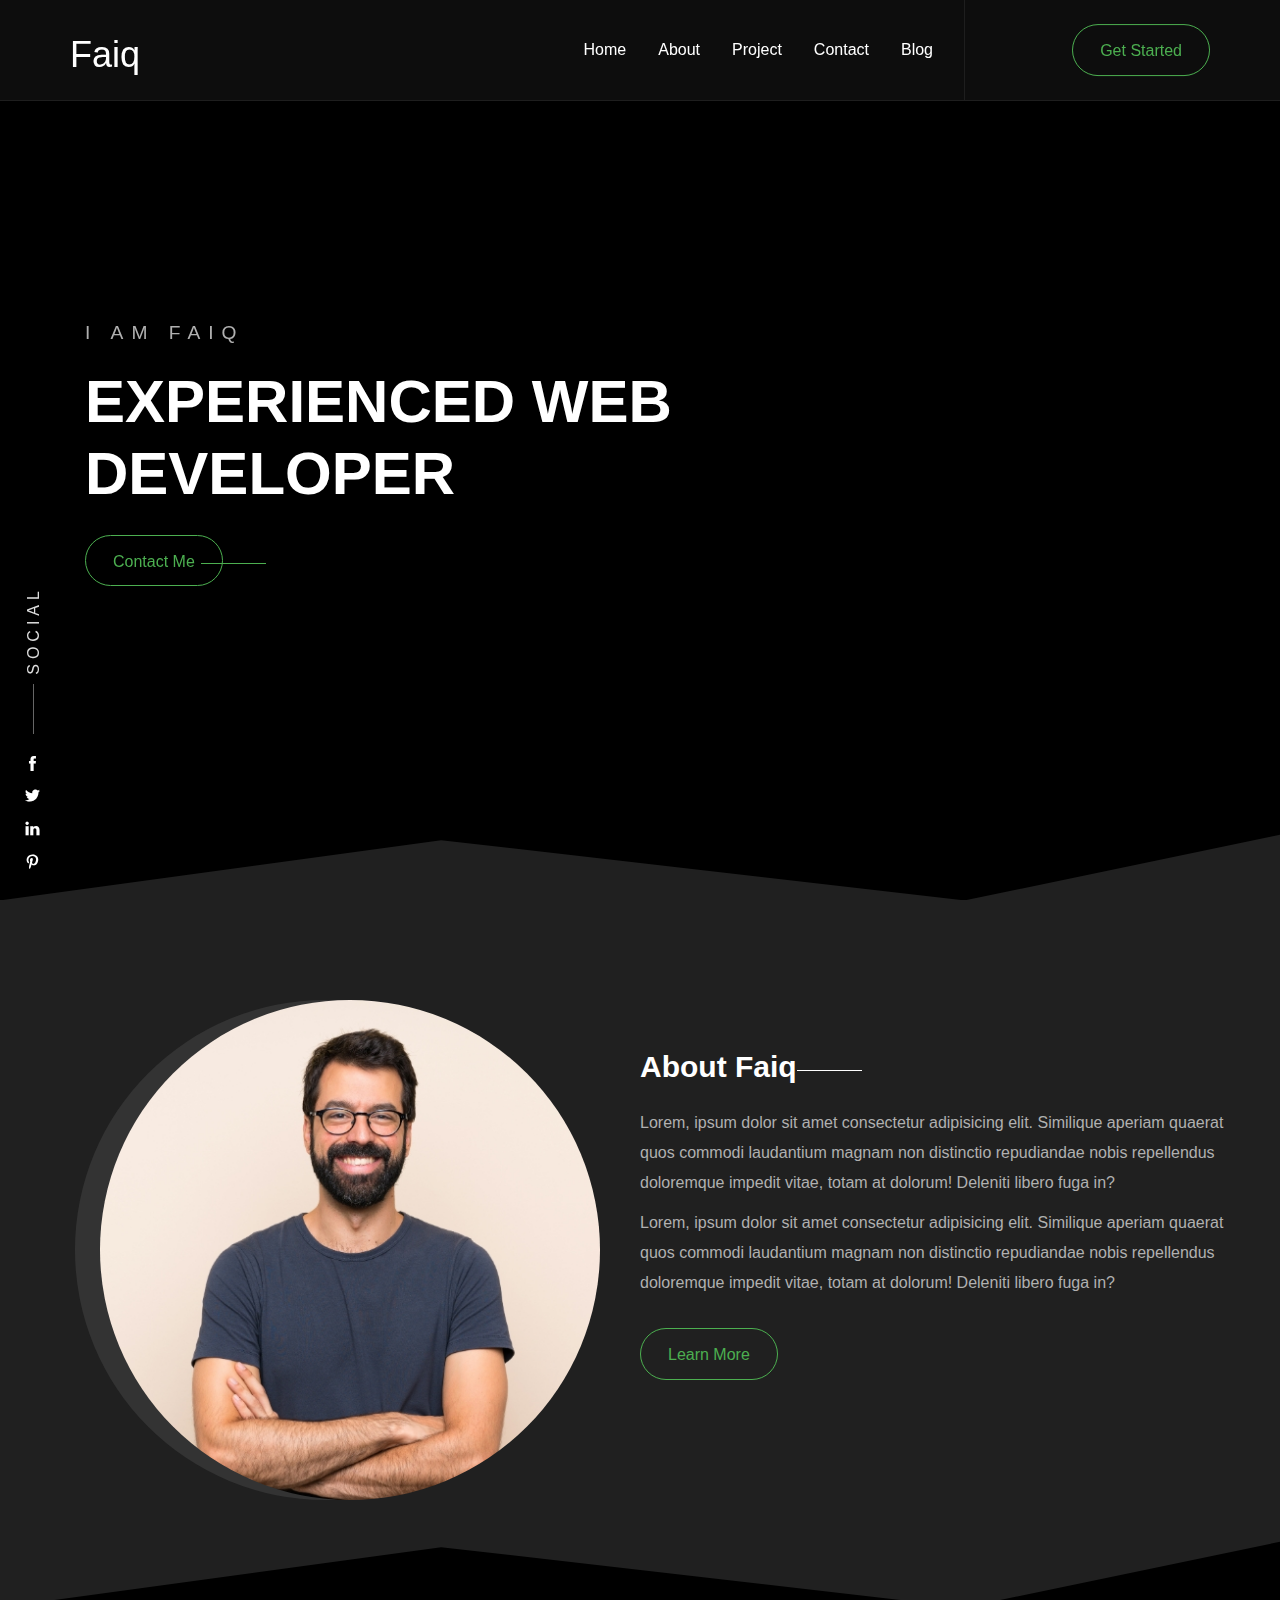
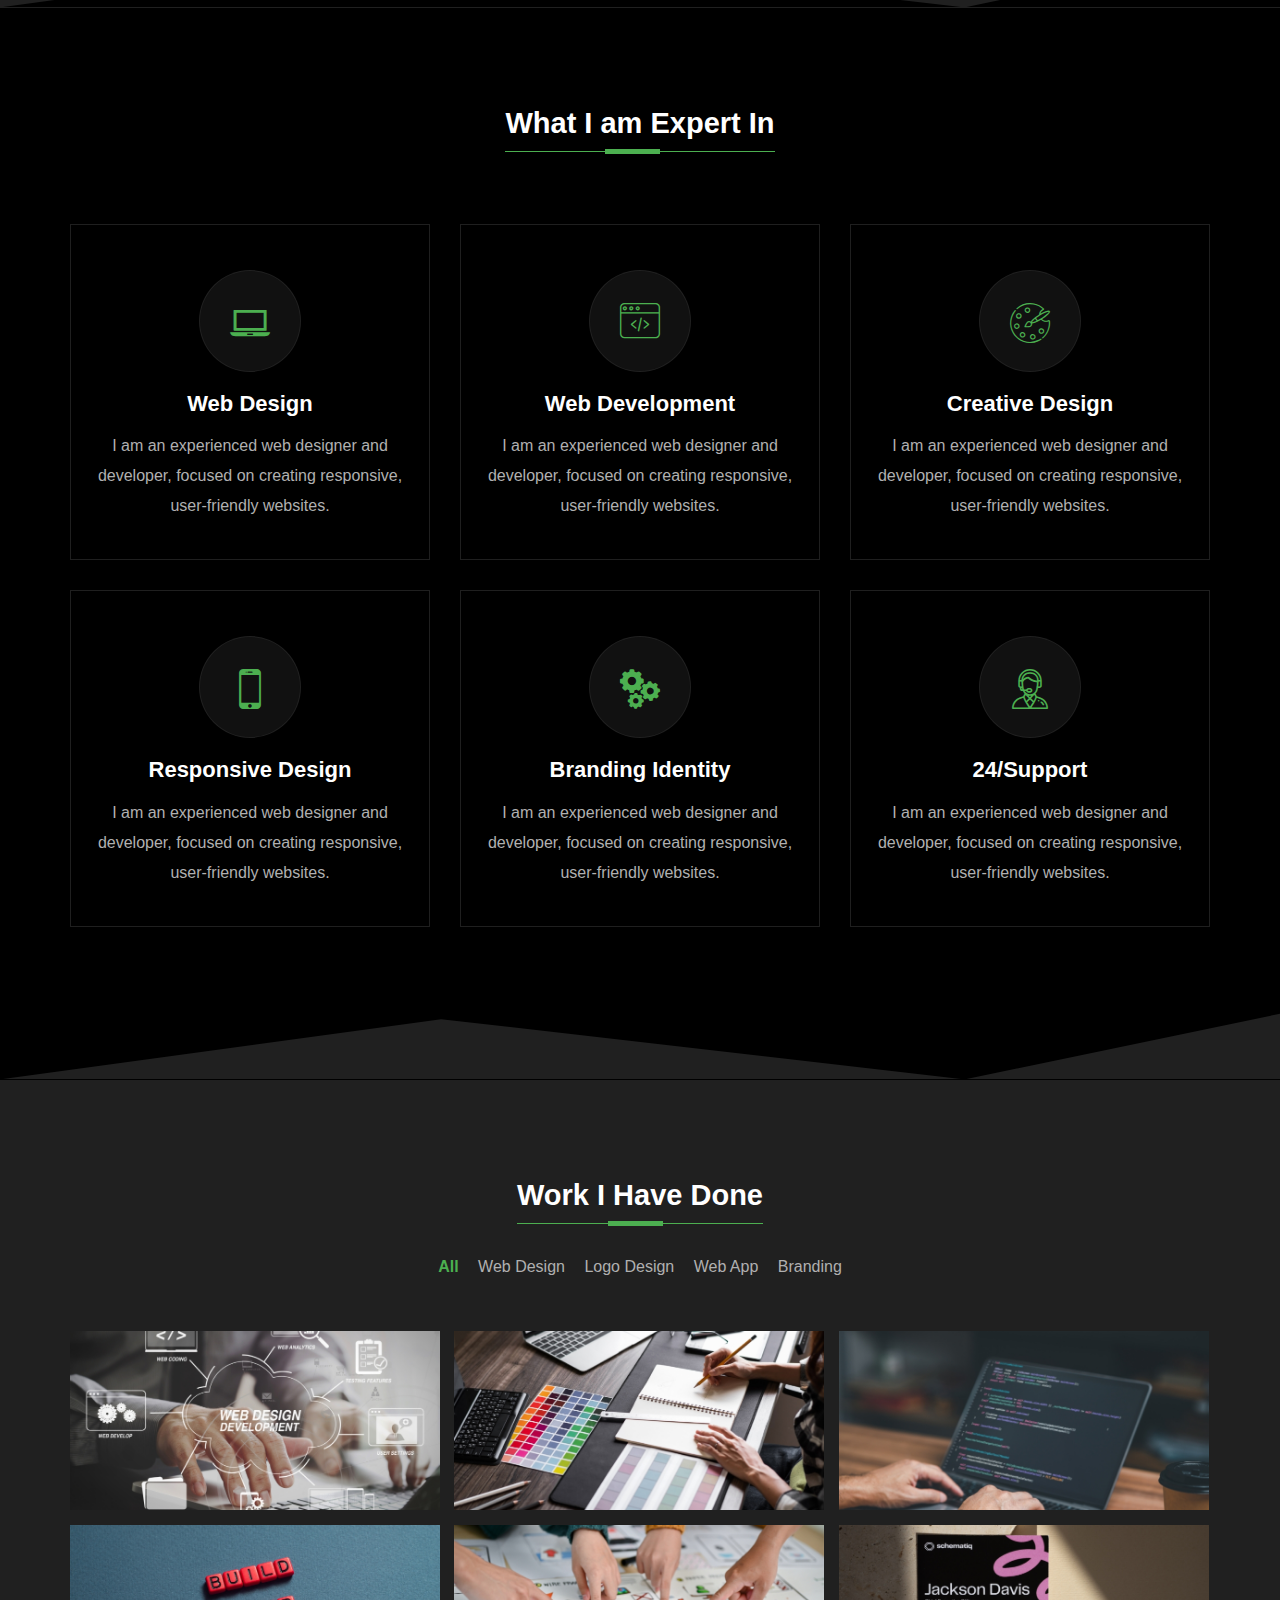
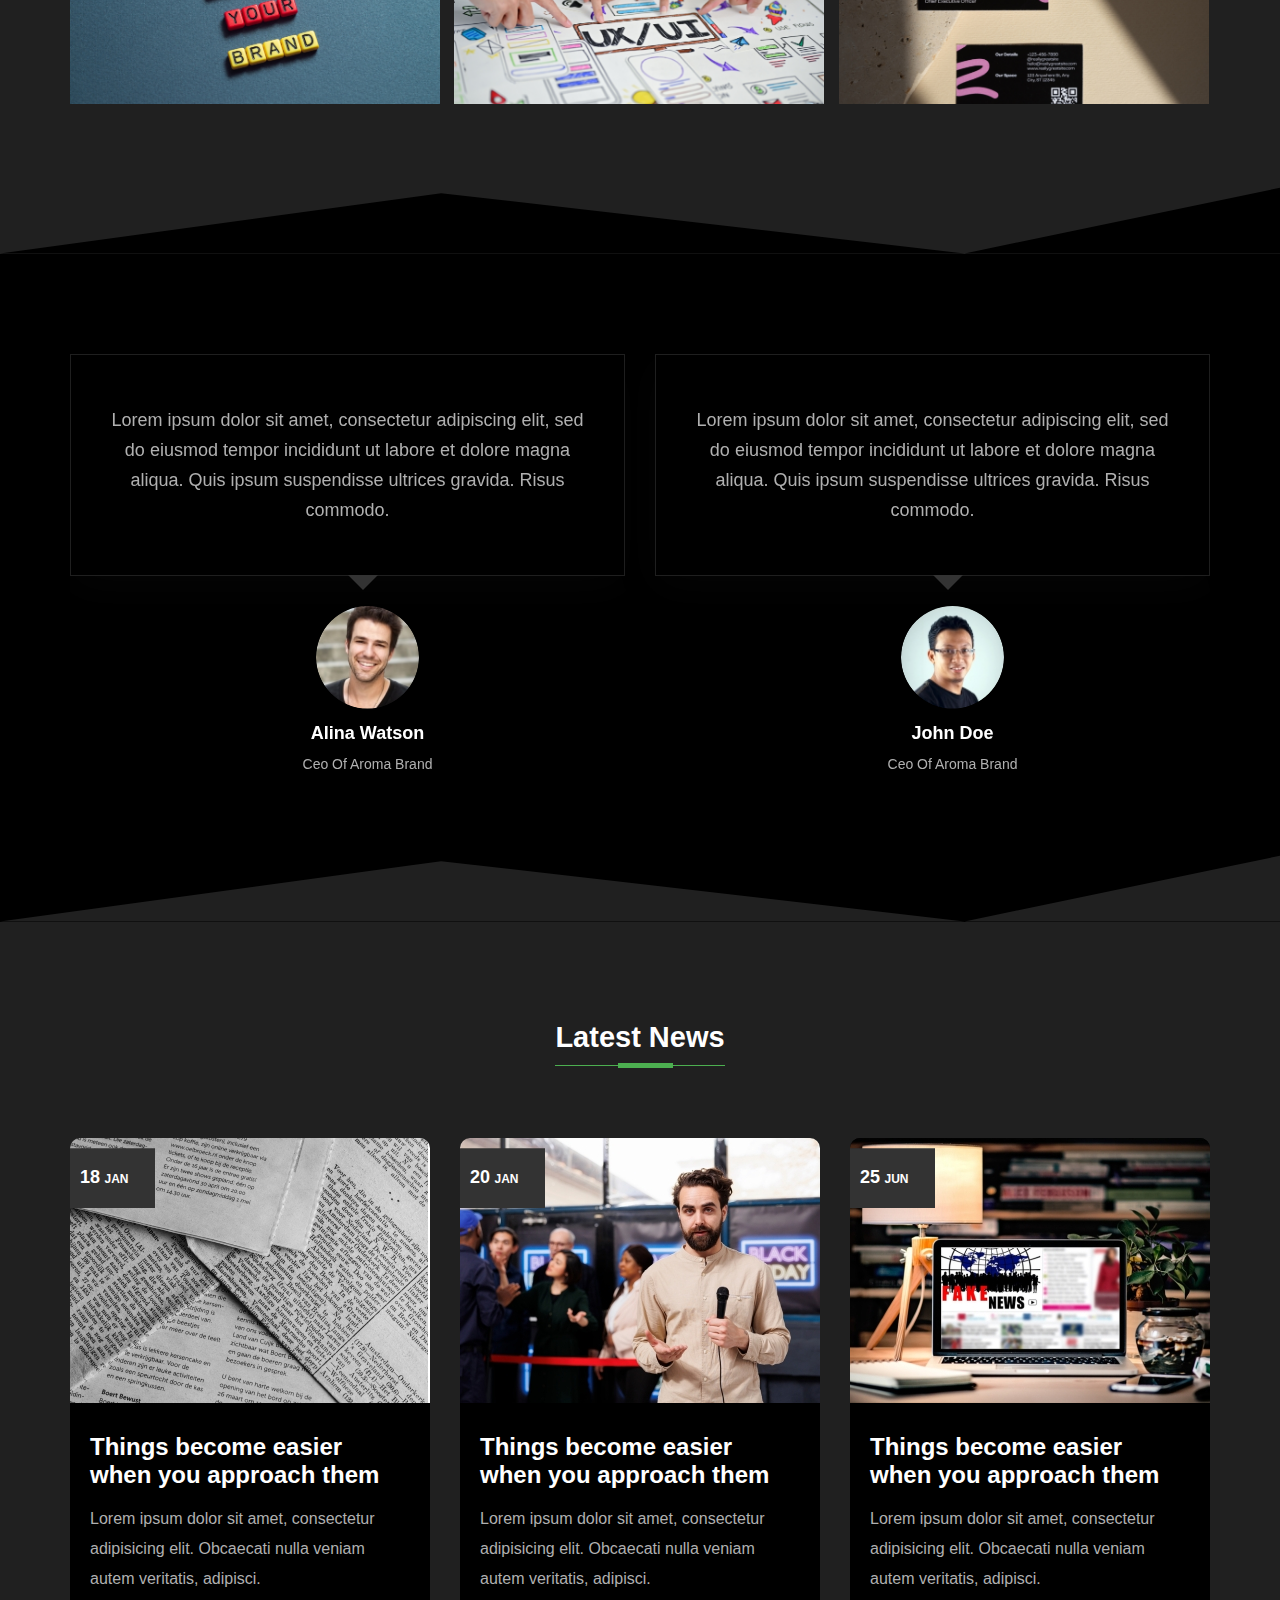
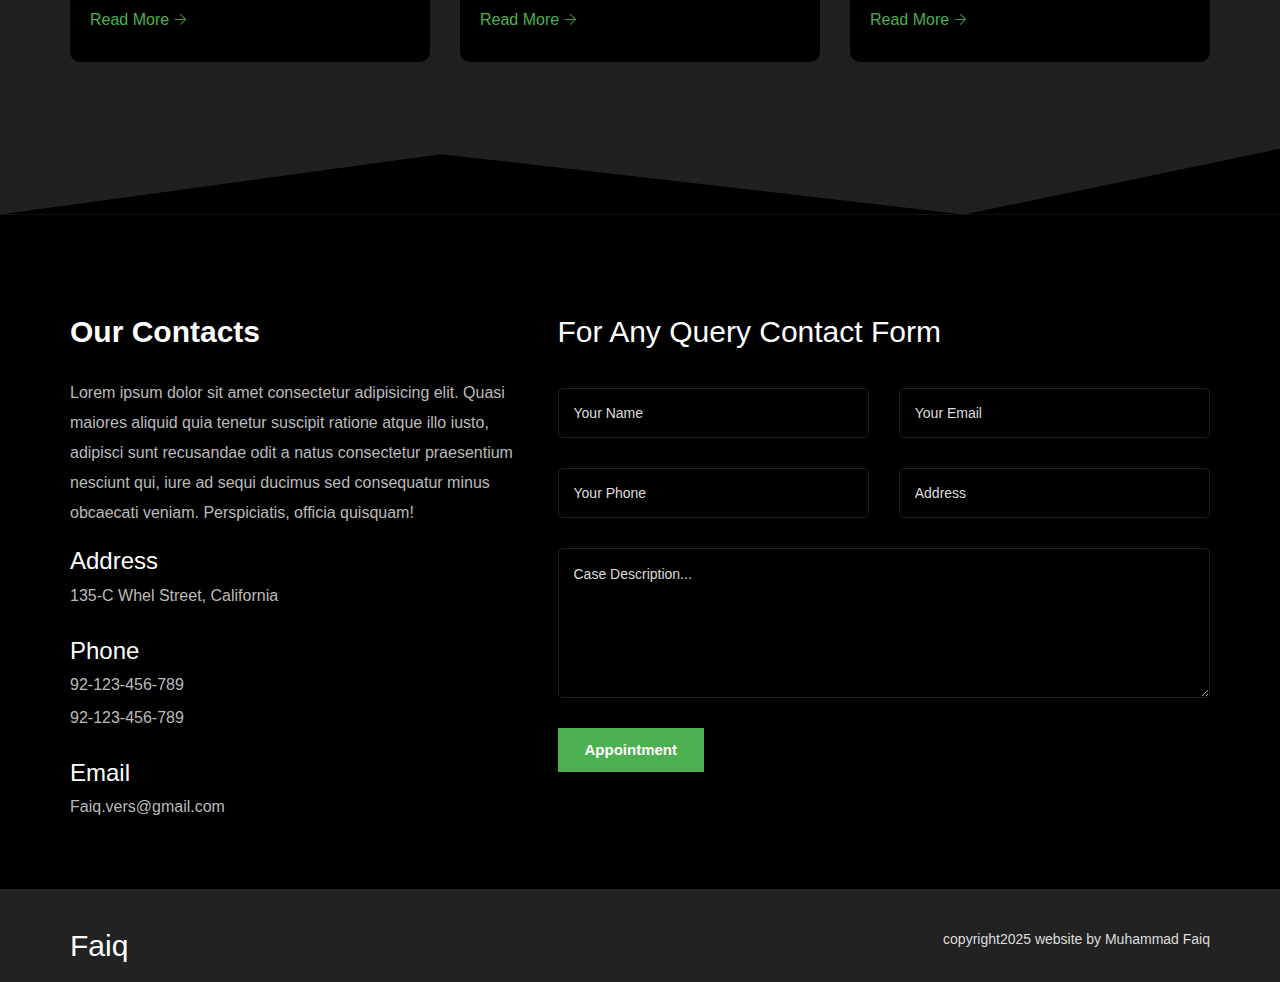
==== index.html @ cb9d2a8f "Portfolio website" ====
<!DOCTYPE html>
<html lang="en">
<head>
    <!-- Meta Tags -->
    <meta charset="utf-8">
    <meta http-equiv="X-UA-Compatible" content="IE=edge">
    <meta name="viewport" content="width=device-width, initial-scale=1">
    <meta name="author" content="themepresss">

    <!-- Page Title -->
    <title> Creative Portfolio Template</title>

    <!-- Icon fonts -->
    <link href="assets/css/themify-icons.css" rel="stylesheet">
    <link href="assets/css/flaticon.css" rel="stylesheet">

    <!-- Bootstrap core CSS -->
    <link href="assets/css/bootstrap.min.css" rel="stylesheet">

    <!-- Plugins for this template -->
    <link href="assets/css/animate.css" rel="stylesheet">
    <link href="assets/css/owl.carousel.css" rel="stylesheet">
    <link href="assets/css/owl.theme.css" rel="stylesheet">
    <link href="assets/css/slick.css" rel="stylesheet">
    <link href="assets/css/slick-theme.css" rel="stylesheet">
    <link href="assets/css/odometer-theme-default.css" rel="stylesheet">
    <link href="assets/css/owl.transitions.css" rel="stylesheet">
    <link href="assets/css/jquery.fancybox.css" rel="stylesheet">
    <link href="assets/css/magnific-popup.css" rel="stylesheet">

    <!-- Custom styles for this template -->
    <link href="assets/css/style.css" rel="stylesheet">
    <link href="assets/css/responsive.css" rel="stylesheet">

    <!-- HTML5 shim and Respond.js for IE8 support of HTML5 elements and media queries -->
    <!--[if lt IE 9]>
    <script src="https://oss.maxcdn.com/html5shiv/3.7.3/html5shiv.min.js"></script>
    <script src="https://oss.maxcdn.com/respond/1.4.2/respond.min.js"></script>
    <![endif]-->

</head>

<body id="home">

    <!-- start page-wrapper -->
    <div class="page-wrapper page-wrapper-2">

        <!-- start preloader -->
        <div class="preloader">
            <div class="lds-ripple">
                <div></div>
                <div></div>
            </div>
        </div>
        <!-- end preloader -->
        <!-- Start header -->
        <header id="header" class="site-header header-style-1 header-style-2">
            <nav class="navigation navbar navbar-default">
                <div class="container">
                    <div class="navbar-header">
                        <button type="button" class="open-btn">
                            <span class="sr-only">Toggle navigation</span>
                            <span class="icon-bar"></span>
                            <span class="icon-bar"></span>
                            <span class="icon-bar"></span>
                        </button>
                        <!-- <a href="index.html"><img src="assets/images/logo/logo.png" alt=""></a> -->
                        <div class="logo"><a href="index.html"><h1>Faiq</h1></a></div>

                    </div>
                    <div id="navbar" class="navbar-collapse collapse navbar-right navigation-holder">
                        <button class="close-navbar"><i class="ti-close"></i></button>
                        <ul class="nav navbar-nav">
                            <li><a href="#home">Home</a></li>
                            <li><a href="#about">About</a></li>
                            <li><a href="#project">project</a></li>
                            <li><a href="#Contact">Contact</a></li>
                            <li class="menu-item-has-children">
                                <a href="javascript:void(0);">Blog</a>
                                <ul class="sub-menu">
                                    <li><a href="blog.html">Blog</a></li>
                                    <li><a href="blog-detail.html">Blog Details</a></li>
                                </ul>
                            </li>
                        </ul>
                    </div><!-- end of nav-collapse -->
                    <div class="cart-search-contact">
                        <div class="get-quote">
                            <a href="#" class="theme-btn">Get Started</a>
                        </div>
                    </div>
                </div><!-- end of container -->
            </nav>
        </header>
        <!-- end of header -->
    <!-- start of hero -->
    <section class="hero hero-slider-wrapper hero-style-1 hero-style-2">
        <div class="hero-slider">
            <div class="slide">
                <!-- Black Overlay -->
                <div class="overlay"></div>
                <div class="slider-image">
                    <img src="assets/images/slider/Slide1.jpeg" alt class="slider-bg">
                </div>
                <div class="container">
                    <div class="row">
                        <div class="col col-lg-9 col-sm-10 slide-caption">
                            <div class="slide-subtitle">
                                <h4>I Am Faiq</h4>
                            </div>
                            <div class="slide-title">
                                <h2>Experienced Web Developer</h2>
                            </div>
                            <div class="btns">
                                <a href="#" class="theme-btn">Contact Me</a>
                            </div>
                        </div>
                    </div>
                </div>
            </div>
        </div>
        <div class="social-links">
            <ul>
                <li><a href="#"><i class="ti-facebook"></i></a></li>
                <li><a href="#"><i class="ti-twitter-alt"></i></a></li>
                <li><a href="#"><i class="ti-linkedin"></i></a></li>
                <li><a href="#"><i class="ti-pinterest"></i></a></li>
            </ul>
        </div>
        <div class="white_svg svg_white">
            <svg x="0px" y="0px" viewBox="0 186.5 1920 113.5">
                <polygon points="0,300 655.167,210.5 1432.5,300 1920,198.5 1920,300 " />
            </svg>
        </div>
    </section>
    <!-- end of hero slider -->

    <!-- about-area start -->
    <div id="about" class="about-area about-area-2">
        <div class="container">
            <div class="row">
                <div class="col-md-6 ptb">
                    <div class="about-images">
                        <img src="assets/images/about/About me.jpg" alt="" />
                    </div>
                </div>
                <div class="col-md-6 ptb ptb-2">
                    <div class="about-content">
                        <h2>About Faiq</h2>
                        <p>Lorem, ipsum dolor sit amet consectetur adipisicing elit. Similique aperiam quaerat quos commodi laudantium magnam non distinctio repudiandae nobis repellendus doloremque impedit vitae, totam at dolorum! Deleniti libero fuga in?</p>
                        <p>Lorem, ipsum dolor sit amet consectetur adipisicing elit. Similique aperiam quaerat quos commodi laudantium magnam non distinctio repudiandae nobis repellendus doloremque impedit vitae, totam at dolorum! Deleniti libero fuga in?</p>
                        <div class="btns">
                            <a href="#contact" class="theme-btn theme-btn-2">Learn more</a>
                        </div>
                    </div>
                </div>
            </div>
        </div>
        <div class="color_svg svg_color">
            <svg x="0px" y="0px" viewBox="0 186.5 1920 113.5">
                <polygon points="0,300 655.167,210.5 1432.5,300 1920,198.5 1920,300 " />
            </svg>
        </div>
    </div>
    <!-- about-area end -->
    <!-- service-area start -->
    <div class="service-area service-area-2 ptb-100-70">
        <div class="container">
                <div class="col-12">
                    <div class="section-title section-title-2 text-center">
                        <h2>What I am Expert In</h2>
                    </div>
                </div>
                <div class="row">
                    <div class="col-md-4 col-sm-6 col-sm-12 grid">
                        <div class="service-section">
                            <div class="services-wrapper">
                                <div class="services-icon-wrapper">
                                    <i class="fi flaticon-laptop"></i>
                                </div>
                                <div class="service-content">
                                    <h2>Web Design</h2>
                                    <p> I am an experienced web designer and developer, focused on creating responsive, user-friendly websites.</p>
                                </div>
                            </div>
                        </div>
                    </div>
                    <div class="col-md-4 col-sm-6 col-sm-12 grid">
                        <div class="service-section">
                            <div class="services-wrapper">
                                <div class="services-icon-wrapper">
                                    <i class="fi flaticon-web-programming"></i>
                                </div>
                                <div class="service-content">
                                    <h2>Web Development</h2>
                                    <p> I am an experienced web designer and developer, focused on creating responsive, user-friendly websites.</p>
                                </div>
                            </div>
                        </div>
                    </div>
                    <div class="col-md-4 col-sm-6 col-sm-12 grid">
                        <div class="service-section">
                            <div class="services-wrapper">
                                <div class="services-icon-wrapper">
                                    <i class="fi flaticon-color"></i>
                                </div>
                                <div class="service-content">
                                    <h2>Creative Design</h2>
                                    <p> I am an experienced web designer and developer, focused on creating responsive, user-friendly websites.</p>
                                </div>
                            </div>
                        </div>
                    </div>
                    <div class="col-md-4 col-sm-6 col-sm-12 grid">
                        <div class="service-section">
                            <div class="services-wrapper">
                                <div class="services-icon-wrapper">
                                    <i class="fi flaticon-smartphone"></i>
                                </div>
                                <div class="service-content">
                                    <h2>Responsive Design</h2>
                                    <p> I am an experienced web designer and developer, focused on creating responsive, user-friendly websites.</p>
                                </div>
                            </div>
                        </div>
                    </div>
                    <div class="col-md-4 col-sm-6 col-sm-12 grid">
                        <div class="service-section">
                            <div class="services-wrapper">
                                <div class="services-icon-wrapper">
                                    <i class="fi flaticon-settings-gears"></i>
                                </div>
                                <div class="service-content">
                                    <h2>Branding Identity</h2>
                                    <p> I am an experienced web designer and developer, focused on creating responsive, user-friendly websites.</p>
                                </div>
                            </div>
                        </div>
                    </div>
                    <div class="col-md-4 col-sm-6 col-sm-12 grid">
                        <div class="service-section">
                            <div class="services-wrapper">
                                <div class="services-icon-wrapper">
                                    <i class="fi flaticon-support"></i>
                                </div>
                                <div class="service-content">
                                    <h2>24/Support</h2>
                                    <p> I am an experienced web designer and developer, focused on creating responsive, user-friendly websites.</p>
                                </div>
                            </div>
                        </div>
                    </div>
                </div>
            </div>
            <div class="ab-color_svg ab-svg_color">
                <svg x="0px" y="0px" viewBox="0 186.5 1920 113.5">
                    <polygon points="0,300 655.167,210.5 1432.5,300 1920,198.5 1920,300 " />
                </svg>
            </div>
        </div>
        <!--Start project area-->  
        <section id="project" class="gallery-section gallery-section-2 ptb-100-70">
            <div class="container">
                <div class="row">
                    <div class="col col-xs-12 sortable-gallery">
                        <div class="gallery-filters">
                            <div class="section-title section-title-2">
                                <h2>Work I Have Done</h2>
                            </div>
                            <ul>
                                <li><a data-filter="*" href="#" class="current">All</a></li>
                                <li><a data-filter=".Web-Design" href="#">Web Design</a></li>
                                <li><a data-filter=".Print-Design" href="#">Logo Design</a></li>
                                <li><a data-filter=".Web-Application" href="#">Web App</a></li>               
                                <li><a data-filter=".Photography" href="#">Branding</a></li> 
                            </ul>
                        </div>
                        <div class="gallery-container gallery-fancybox masonry-gallery">
                            <div class="grid Print-Design Web-Application Photography">
                                <a href="assets/images/gallery/img-1.jpg" class="fancybox" data-fancybox-group="gall-1">
                                    <img src="assets/images/gallery/image1.jpg" alt class="img img-responsive">
                                    <div class="icon">
                                        <i class="ti-eye"></i>
                                    </div>
                                </a>
                            </div>
                            <div class="grid Web-Design Print-Design Web-Application">
                                <a href="assets/images/gallery/img-2.jpg" class="fancybox" data-fancybox-group="gall-1">
                                    <img src="assets/images/gallery/image2.jpg" alt class="img img-responsive">
                                    <div class="icon">
                                        <i class="ti-eye"></i>
                                    </div>
                                </a>
                            </div>
                            <div class="grid Print-Design Photography">
                                <a href="assets/images/gallery/img-3.jpg" class="fancybox" data-fancybox-group="gall-1">
                                    <img src="assets/images/gallery/image3.jpg" alt class="img img-responsive">
                                    <div class="icon">
                                        <i class="ti-eye"></i>
                                    </div>
                                </a>
                            </div>
                            <div class="grid Web-Design Web-Application">
                                <a href="assets/images/gallery/img-4.jpg" class="fancybox" data-fancybox-group="gall-1">
                                    <img src="assets/images/gallery/image4.jpg" alt class="img img-responsive">
                                    <div class="icon">
                                        <i class="ti-eye"></i>
                                    </div>
                                </a>
                            </div>
                            <div class="grid Print-Design Photography">
                                <a href="assets/images/gallery/img-5.jpg" class="fancybox" data-fancybox-group="gall-1">
                                    <img src="assets/images/gallery/image5.jpg" alt class="img img-responsive">
                                    <div class="icon">
                                        <i class="ti-eye"></i>
                                    </div>
                                </a>
                                
                            </div>
                            <div class="grid Web-Design Print-Design Photography Web-Application">
                                <img src="assets/images/gallery/image6.jpg" alt class="img img-responsive">
                                <div class="icon">
                                    <div class="video-btn">
                                        <ul>
                                            <li><a href="https://www.youtube.com/embed/uQBL7pSAXR8?autoplay=1" class="video-btn" data-type="iframe">
                                            <i class="fi flaticon-play-button"></i>
                                            </a>
                                            </li>
                                        </ul>
                                    </div>
                                </div>
                            </div>
                        </div>
                    </div>
                </div> <!-- end row -->

            </div>
            <div class="color_svg svg_color">
                <svg x="0px" y="0px" viewBox="0 186.5 1920 113.5">
                    <polygon points="0,300 655.167,210.5 1432.5,300 1920,198.5 1920,300 " />
                </svg>
            </div>
        </section>
        <!--End project area-->

        <!-- testimonial-area start -->
        <div class="testimonial-area testimonial-area-2">
            <div class="container">
                <div class="testimonial-active owl-carousel">
                    <div class="testimonial-wrap">
                        <div class="testimonial-item">
                            <div class="testimonial-content">
                                <p>Lorem ipsum dolor sit amet, consectetur adipiscing elit, sed do eiusmod tempor incididunt ut labore et dolore magna aliqua. Quis ipsum suspendisse ultrices gravida. Risus commodo.</p>
                            </div>
                            <div class="testimonial-sub">
                                <div class="testimonial-img">
                                    <img src="assets/images/testimonials/image1.jpg" alt="">
                                </div>
                                <div class="testimonial-tumb-content">
                                    <h4>Alina Watson</h4>
                                    <span>Ceo Of Aroma Brand</span>
                                </div>
                            </div>
                        </div>
                    </div> 
                    <div class="testimonial-wrap">
                        <div class="testimonial-item">
                            <div class="testimonial-content">
                                <p>Lorem ipsum dolor sit amet, consectetur adipiscing elit, sed do eiusmod tempor incididunt ut labore et dolore magna aliqua. Quis ipsum suspendisse ultrices gravida. Risus commodo.</p>
                            </div>
                            <div class="testimonial-sub">
                                <div class="testimonial-img">
                                    <img src="assets/images/testimonials/image2.jpg" alt="">
                                </div>
                                <div class="testimonial-tumb-content">
                                    <h4>John Doe</h4>
                                    <span>Ceo Of Aroma Brand</span>
                                </div>
                            </div>
                        </div>
                    </div>   
                </div>
            </div>
            <div class="ab-color_svg ab-svg_color">
                <svg x="0px" y="0px" viewBox="0 186.5 1920 113.5">
                    <polygon points="0,300 655.167,210.5 1432.5,300 1920,198.5 1920,300 " />
                </svg>
            </div>
        </div>
        <!-- testimonial-area end -->

        <!-- blog-area start -->
        <div class="blog-area blog-area-2 ptb-100-70">
            <div class="container">
                <div class="col-lg-12">
                    <div class="section-title section-title-2 text-center">
                        <h2>Latest News</h2>
                    </div>
                </div>
                <div class="row">
                    <div class="col-md-4 col-sm-6 col-12 grid">
                        <div class="blog-wrap">
                            <div class="blog-image">
                                <img src="assets/images/blog/news1 .jpg" alt="">
                                <ul>
                                    <li>18</li>
                                    <li>Jan</li>
                                </ul>
                            </div>
                            <div class="blog-content">
                                <h3><a href="blog-single.html">Things become easier when you approach them</a></h3>
                                <p>Lorem ipsum dolor sit amet, consectetur adipisicing elit. Obcaecati nulla veniam autem veritatis, adipisci.</p>
                                <a href="#">Read More <i class="ti-arrow-right" aria-hidden="true"></i></a>
                            </div>
                        </div>
                    </div>
                    <div class="col-md-4 col-sm-6 col-12 grid">
                        <div class="blog-wrap">
                            <div class="blog-image">
                                <img src="assets/images/blog/news2.jpg" alt="">
                                <ul>
                                    <li>20</li>
                                    <li>Jan</li>
                                </ul>
                            </div>
                            <div class="blog-content">
                                <h3><a href="blog-single.html">Things become easier when you approach them</a></h3>
                                <p>Lorem ipsum dolor sit amet, consectetur adipisicing elit. Obcaecati nulla veniam autem veritatis, adipisci.</p>
                                <a href="#">Read More <i class="ti-arrow-right" aria-hidden="true"></i></a>
                            </div>
                        </div>
                    </div>
                    <div class="col-md-4 col-sm-6 col-12 grid">
                        <div class="blog-wrap">
                            <div class="blog-image">
                                <img src="assets/images/blog/news3.jpg" alt="">
                                <ul>
                                    <li>25</li>
                                    <li>Jun</li>
                                </ul>
                            </div>
                            <div class="blog-content">
                                <h3><a href="blog-single.html">Things become easier when you approach them</a></h3>
                                <p>Lorem ipsum dolor sit amet, consectetur adipisicing elit. Obcaecati nulla veniam autem veritatis, adipisci.</p>
                                <a href="#">Read More <i class="ti-arrow-right" aria-hidden="true"></i></a>
                            </div>
                        </div>
                    </div>
                </div>
            </div>
            <div class="color_svg svg_color">
                <svg x="0px" y="0px" viewBox="0 186.5 1920 113.5">
                    <polygon points="0,300 655.167,210.5 1432.5,300 1920,198.5 1920,300 " />
                </svg>
            </div>
        </div>
        <!-- blog-area end -->
        <!-- .contact-item start -->
       <div id="Contact" class="contact-area contact-area-2 section-padding">
           <div class="container">
                <div class="row">
                    <div class="col-md-5 col-sm-12">
                        <div class="contact-page-item">
                            <h2>Our Contacts</h2>
                            <p>Lorem ipsum dolor sit amet consectetur adipisicing elit. Quasi maiores aliquid quia tenetur suscipit ratione atque illo iusto, adipisci sunt recusandae odit a natus consectetur praesentium nesciunt qui, iure ad sequi ducimus sed consequatur minus obcaecati veniam. Perspiciatis, officia quisquam!</p>
                            <div class="adress">
                                <h3>Address</h3>
                                <span>135-C Whel Street, California</span>
                            </div>
                            <div class="phone">
                                <h3>Phone</h3>
                                <span>92-123-456-789</span>
                                <span>92-123-456-789</span>
                            </div>
                            <div class="email">
                                <h3>Email</h3>
                                <span>Faiq.vers@gmail.com</span>
                            </div>
                        </div>
                    </div>
                    <div class="col-md-7 col-sm-12">
                        <div class="contact-item contact-item-2 contact-item-3">
                            <h2>For Any Query Contact Form</h2>
                            <div class="contact-form">
                                <form method="post" class="contact-vAlidation-active" id="contact-form">
                                    <div class="half-col">
                                        <input type="text" name="name" id="name" class="form-control" placeholder="Your Name">
                                    </div>
                                    <div class="half-col">
                                        <input type="email" name="email" id="email" class="form-control" placeholder="Your Email">
                                    </div>
                                    <div class="half-col">
                                        <input type="text" name="phone" id="phone" class="form-control" placeholder="Your Phone">
                                    </div>
                                    <div class="half-col">
                                        <input type="text" name="address" id="address" class="form-control" placeholder="Address">
                                    </div>
                                    <div>
                                        <textarea class="form-control" name="note"  id="note" placeholder="Case Description..."></textarea>
                                    </div>
                                    <div class="submit-btn-wrapper">
                                        <button type="submit" class="theme-btn-s3">Appointment</button>
                                        <div id="loader">
                                            <i class="fa fa-refresh fa-spin fa-3x fa-fw"></i>
                                        </div>
                                    </div>
                                    <div class="clearfix error-handling-messages">
                                        <div id="success">Thank you</div>
                                        <div id="error"> Error occurred while sending email. Please try again later. </div>
                                    </div>
                                </form>
                            </div>
                        </div>
                    </div>
                </div>
            </div>
       </div>
       <!-- .contact-item end -->
       <!-- footer-area start -->
        <div class="footer-area">
            <div class="container">
                <div class="row">
                    <div class="col-md-6 col-sm-6 col-12">
                        <div class="footer-image">
                            <!-- <a href="index.html"><img src="assets/images/logo/logo.png" alt=""></a> -->
                            <div class="footer-logo"><a href="index.html"><a href=""><h2>Faiq</h2></a></a></div>

                        </div>
                    </div>
                    <div class="col-md-6 col-sm-6 col-12">
                        <div class="footer-sub">
                            <p><i class="fa fa-copyright"></i>copyright2025<span> website by Muhammad Faiq</span></p>
                        </div>
                    </div>
                </div>
            </div>
        </div>
   <!-- footer-area end -->

    </div>


    <!-- All JavaScript files
    ================================================== -->
    <script src="assets/js/jquery.min.js"></script>
    <script src="assets/js/bootstrap.min.js"></script>
    <script src="assets/js/owl.carousel.min.js"></script>

    <!-- Plugins for this template -->
    <script src="assets/js/jquery-plugin-collection.js"></script>

    <!-- Custom script for this template -->
    <script src="assets/js/script.js"></script>
</body>
</html>
---- assets/css/themify-icons.css ----
@font-face {
	font-family: 'themify';
	src:url('../fonts/themify.eot?-fvbane');
	src:url('../fonts/themify.eot?#iefix-fvbane') format('embedded-opentype'),
		url('../fonts/themify.woff?-fvbane') format('woff'),
		url('../fonts/themify.ttf?-fvbane') format('truetype'),
		url('../fonts/themify.svg?-fvbane#themify') format('svg');
	font-weight: normal;
	font-style: normal;
}

[class^="ti-"], [class*=" ti-"] {
	font-family: 'themify';
	speak: none;
	font-style: normal;
	font-weight: normal;
	font-variant: normal;
	text-transform: none;
	line-height: 1;

	/* Better Font Rendering =========== */
	-webkit-font-smoothing: antialiased;
	-moz-osx-font-smoothing: grayscale;
}

.ti-wand:before {
	content: "\e600";
}
.ti-volume:before {
	content: "\e601";
}
.ti-user:before {
	content: "\e602";
}
.ti-unlock:before {
	content: "\e603";
}
.ti-unlink:before {
	content: "\e604";
}
.ti-trash:before {
	content: "\e605";
}
.ti-thought:before {
	content: "\e606";
}
.ti-target:before {
	content: "\e607";
}
.ti-tag:before {
	content: "\e608";
}
.ti-tablet:before {
	content: "\e609";
}
.ti-star:before {
	content: "\e60a";
}
.ti-spray:before {
	content: "\e60b";
}
.ti-signal:before {
	content: "\e60c";
}
.ti-shopping-cart:before {
	content: "\e60d";
}
.ti-shopping-cart-full:before {
	content: "\e60e";
}
.ti-settings:before {
	content: "\e60f";
}
.ti-search:before {
	content: "\e610";
}
.ti-zoom-in:before {
	content: "\e611";
}
.ti-zoom-out:before {
	content: "\e612";
}
.ti-cut:before {
	content: "\e613";
}
.ti-ruler:before {
	content: "\e614";
}
.ti-ruler-pencil:before {
	content: "\e615";
}
.ti-ruler-alt:before {
	content: "\e616";
}
.ti-bookmark:before {
	content: "\e617";
}
.ti-bookmark-alt:before {
	content: "\e618";
}
.ti-reload:before {
	content: "\e619";
}
.ti-plus:before {
	content: "\e61a";
}
.ti-pin:before {
	content: "\e61b";
}
.ti-pencil:before {
	content: "\e61c";
}
.ti-pencil-alt:before {
	content: "\e61d";
}
.ti-paint-roller:before {
	content: "\e61e";
}
.ti-paint-bucket:before {
	content: "\e61f";
}
.ti-na:before {
	content: "\e620";
}
.ti-mobile:before {
	content: "\e621";
}
.ti-minus:before {
	content: "\e622";
}
.ti-medall:before {
	content: "\e623";
}
.ti-medall-alt:before {
	content: "\e624";
}
.ti-marker:before {
	content: "\e625";
}
.ti-marker-alt:before {
	content: "\e626";
}
.ti-arrow-up:before {
	content: "\e627";
}
.ti-arrow-right:before {
	content: "\e628";
}
.ti-arrow-left:before {
	content: "\e629";
}
.ti-arrow-down:before {
	content: "\e62a";
}
.ti-lock:before {
	content: "\e62b";
}
.ti-location-arrow:before {
	content: "\e62c";
}
.ti-link:before {
	content: "\e62d";
}
.ti-layout:before {
	content: "\e62e";
}
.ti-layers:before {
	content: "\e62f";
}
.ti-layers-alt:before {
	content: "\e630";
}
.ti-key:before {
	content: "\e631";
}
.ti-import:before {
	content: "\e632";
}
.ti-image:before {
	content: "\e633";
}
.ti-heart:before {
	content: "\e634";
}
.ti-heart-broken:before {
	content: "\e635";
}
.ti-hand-stop:before {
	content: "\e636";
}
.ti-hand-open:before {
	content: "\e637";
}
.ti-hand-drag:before {
	content: "\e638";
}
.ti-folder:before {
	content: "\e639";
}
.ti-flag:before {
	content: "\e63a";
}
.ti-flag-alt:before {
	content: "\e63b";
}
.ti-flag-alt-2:before {
	content: "\e63c";
}
.ti-eye:before {
	content: "\e63d";
}
.ti-export:before {
	content: "\e63e";
}
.ti-exchange-vertical:before {
	content: "\e63f";
}
.ti-desktop:before {
	content: "\e640";
}
.ti-cup:before {
	content: "\e641";
}
.ti-crown:before {
	content: "\e642";
}
.ti-comments:before {
	content: "\e643";
}
.ti-comment:before {
	content: "\e644";
}
.ti-comment-alt:before {
	content: "\e645";
}
.ti-close:before {
	content: "\e646";
}
.ti-clip:before {
	content: "\e647";
}
.ti-angle-up:before {
	content: "\e648";
}
.ti-angle-right:before {
	content: "\e649";
}
.ti-angle-left:before {
	content: "\e64a";
}
.ti-angle-down:before {
	content: "\e64b";
}
.ti-check:before {
	content: "\e64c";
}
.ti-check-box:before {
	content: "\e64d";
}
.ti-camera:before {
	content: "\e64e";
}
.ti-announcement:before {
	content: "\e64f";
}
.ti-brush:before {
	content: "\e650";
}
.ti-briefcase:before {
	content: "\e651";
}
.ti-bolt:before {
	content: "\e652";
}
.ti-bolt-alt:before {
	content: "\e653";
}
.ti-blackboard:before {
	content: "\e654";
}
.ti-bag:before {
	content: "\e655";
}
.ti-move:before {
	content: "\e656";
}
.ti-arrows-vertical:before {
	content: "\e657";
}
.ti-arrows-horizontal:before {
	content: "\e658";
}
.ti-fullscreen:before {
	content: "\e659";
}
.ti-arrow-top-right:before {
	content: "\e65a";
}
.ti-arrow-top-left:before {
	content: "\e65b";
}
.ti-arrow-circle-up:before {
	content: "\e65c";
}
.ti-arrow-circle-right:before {
	content: "\e65d";
}
.ti-arrow-circle-left:before {
	content: "\e65e";
}
.ti-arrow-circle-down:before {
	content: "\e65f";
}
.ti-angle-double-up:before {
	content: "\e660";
}
.ti-angle-double-right:before {
	content: "\e661";
}
.ti-angle-double-left:before {
	content: "\e662";
}
.ti-angle-double-down:before {
	content: "\e663";
}
.ti-zip:before {
	content: "\e664";
}
.ti-world:before {
	content: "\e665";
}
.ti-wheelchair:before {
	content: "\e666";
}
.ti-view-list:before {
	content: "\e667";
}
.ti-view-list-alt:before {
	content: "\e668";
}
.ti-view-grid:before {
	content: "\e669";
}
.ti-uppercase:before {
	content: "\e66a";
}
.ti-upload:before {
	content: "\e66b";
}
.ti-underline:before {
	content: "\e66c";
}
.ti-truck:before {
	content: "\e66d";
}
.ti-timer:before {
	content: "\e66e";
}
.ti-ticket:before {
	content: "\e66f";
}
.ti-thumb-up:before {
	content: "\e670";
}
.ti-thumb-down:before {
	content: "\e671";
}
.ti-text:before {
	content: "\e672";
}
.ti-stats-up:before {
	content: "\e673";
}
.ti-stats-down:before {
	content: "\e674";
}
.ti-split-v:before {
	content: "\e675";
}
.ti-split-h:before {
	content: "\e676";
}
.ti-smallcap:before {
	content: "\e677";
}
.ti-shine:before {
	content: "\e678";
}
.ti-shift-right:before {
	content: "\e679";
}
.ti-shift-left:before {
	content: "\e67a";
}
.ti-shield:before {
	content: "\e67b";
}
.ti-notepad:before {
	content: "\e67c";
}
.ti-server:before {
	content: "\e67d";
}
.ti-quote-right:before {
	content: "\e67e";
}
.ti-quote-left:before {
	content: "\e67f";
}
.ti-pulse:before {
	content: "\e680";
}
.ti-printer:before {
	content: "\e681";
}
.ti-power-off:before {
	content: "\e682";
}
.ti-plug:before {
	content: "\e683";
}
.ti-pie-chart:before {
	content: "\e684";
}
.ti-paragraph:before {
	content: "\e685";
}
.ti-panel:before {
	content: "\e686";
}
.ti-package:before {
	content: "\e687";
}
.ti-music:before {
	content: "\e688";
}
.ti-music-alt:before {
	content: "\e689";
}
.ti-mouse:before {
	content: "\e68a";
}
.ti-mouse-alt:before {
	content: "\e68b";
}
.ti-money:before {
	content: "\e68c";
}
.ti-microphone:before {
	content: "\e68d";
}
.ti-menu:before {
	content: "\e68e";
}
.ti-menu-alt:before {
	content: "\e68f";
}
.ti-map:before {
	content: "\e690";
}
.ti-map-alt:before {
	content: "\e691";
}
.ti-loop:before {
	content: "\e692";
}
.ti-location-pin:before {
	content: "\e693";
}
.ti-list:before {
	content: "\e694";
}
.ti-light-bulb:before {
	content: "\e695";
}
.ti-Italic:before {
	content: "\e696";
}
.ti-info:before {
	content: "\e697";
}
.ti-infinite:before {
	content: "\e698";
}
.ti-id-badge:before {
	content: "\e699";
}
.ti-hummer:before {
	content: "\e69a";
}
.ti-home:before {
	content: "\e69b";
}
.ti-help:before {
	content: "\e69c";
}
.ti-headphone:before {
	content: "\e69d";
}
.ti-harddrives:before {
	content: "\e69e";
}
.ti-harddrive:before {
	content: "\e69f";
}
.ti-gift:before {
	content: "\e6a0";
}
.ti-game:before {
	content: "\e6a1";
}
.ti-filter:before {
	content: "\e6a2";
}
.ti-files:before {
	content: "\e6a3";
}
.ti-file:before {
	content: "\e6a4";
}
.ti-eraser:before {
	content: "\e6a5";
}
.ti-envelope:before {
	content: "\e6a6";
}
.ti-download:before {
	content: "\e6a7";
}
.ti-direction:before {
	content: "\e6a8";
}
.ti-direction-alt:before {
	content: "\e6a9";
}
.ti-dashboard:before {
	content: "\e6aa";
}
.ti-control-stop:before {
	content: "\e6ab";
}
.ti-control-shuffle:before {
	content: "\e6ac";
}
.ti-control-play:before {
	content: "\e6ad";
}
.ti-control-pause:before {
	content: "\e6ae";
}
.ti-control-forward:before {
	content: "\e6af";
}
.ti-control-backward:before {
	content: "\e6b0";
}
.ti-cloud:before {
	content: "\e6b1";
}
.ti-cloud-up:before {
	content: "\e6b2";
}
.ti-cloud-down:before {
	content: "\e6b3";
}
.ti-clipboard:before {
	content: "\e6b4";
}
.ti-car:before {
	content: "\e6b5";
}
.ti-calendar:before {
	content: "\e6b6";
}
.ti-book:before {
	content: "\e6b7";
}
.ti-bell:before {
	content: "\e6b8";
}
.ti-basketball:before {
	content: "\e6b9";
}
.ti-bar-chart:before {
	content: "\e6ba";
}
.ti-bar-chart-alt:before {
	content: "\e6bb";
}
.ti-back-right:before {
	content: "\e6bc";
}
.ti-back-left:before {
	content: "\e6bd";
}
.ti-arrows-corner:before {
	content: "\e6be";
}
.ti-archive:before {
	content: "\e6bf";
}
.ti-anchor:before {
	content: "\e6c0";
}
.ti-align-right:before {
	content: "\e6c1";
}
.ti-align-left:before {
	content: "\e6c2";
}
.ti-align-justify:before {
	content: "\e6c3";
}
.ti-align-center:before {
	content: "\e6c4";
}
.ti-alert:before {
	content: "\e6c5";
}
.ti-alarm-clock:before {
	content: "\e6c6";
}
.ti-agenda:before {
	content: "\e6c7";
}
.ti-write:before {
	content: "\e6c8";
}
.ti-window:before {
	content: "\e6c9";
}
.ti-widgetized:before {
	content: "\e6ca";
}
.ti-widget:before {
	content: "\e6cb";
}
.ti-widget-alt:before {
	content: "\e6cc";
}
.ti-wallet:before {
	content: "\e6cd";
}
.ti-video-clapper:before {
	content: "\e6ce";
}
.ti-video-camera:before {
	content: "\e6cf";
}
.ti-vector:before {
	content: "\e6d0";
}
.ti-themify-logo:before {
	content: "\e6d1";
}
.ti-themify-favicon:before {
	content: "\e6d2";
}
.ti-themify-favicon-alt:before {
	content: "\e6d3";
}
.ti-support:before {
	content: "\e6d4";
}
.ti-stamp:before {
	content: "\e6d5";
}
.ti-split-v-alt:before {
	content: "\e6d6";
}
.ti-slice:before {
	content: "\e6d7";
}
.ti-shortcode:before {
	content: "\e6d8";
}
.ti-shift-right-alt:before {
	content: "\e6d9";
}
.ti-shift-left-alt:before {
	content: "\e6da";
}
.ti-ruler-alt-2:before {
	content: "\e6db";
}
.ti-receipt:before {
	content: "\e6dc";
}
.ti-pin2:before {
	content: "\e6dd";
}
.ti-pin-alt:before {
	content: "\e6de";
}
.ti-pencil-alt2:before {
	content: "\e6df";
}
.ti-palette:before {
	content: "\e6e0";
}
.ti-more:before {
	content: "\e6e1";
}
.ti-more-alt:before {
	content: "\e6e2";
}
.ti-microphone-alt:before {
	content: "\e6e3";
}
.ti-magnet:before {
	content: "\e6e4";
}
.ti-line-double:before {
	content: "\e6e5";
}
.ti-line-dotted:before {
	content: "\e6e6";
}
.ti-line-dashed:before {
	content: "\e6e7";
}
.ti-layout-width-full:before {
	content: "\e6e8";
}
.ti-layout-width-default:before {
	content: "\e6e9";
}
.ti-layout-width-default-alt:before {
	content: "\e6ea";
}
.ti-layout-tab:before {
	content: "\e6eb";
}
.ti-layout-tab-window:before {
	content: "\e6ec";
}
.ti-layout-tab-v:before {
	content: "\e6ed";
}
.ti-layout-tab-min:before {
	content: "\e6ee";
}
.ti-layout-slider:before {
	content: "\e6ef";
}
.ti-layout-slider-alt:before {
	content: "\e6f0";
}
.ti-layout-sidebar-right:before {
	content: "\e6f1";
}
.ti-layout-sidebar-none:before {
	content: "\e6f2";
}
.ti-layout-sidebar-left:before {
	content: "\e6f3";
}
.ti-layout-placeholder:before {
	content: "\e6f4";
}
.ti-layout-menu:before {
	content: "\e6f5";
}
.ti-layout-menu-v:before {
	content: "\e6f6";
}
.ti-layout-menu-separated:before {
	content: "\e6f7";
}
.ti-layout-menu-full:before {
	content: "\e6f8";
}
.ti-layout-media-right-alt:before {
	content: "\e6f9";
}
.ti-layout-media-right:before {
	content: "\e6fa";
}
.ti-layout-media-overlay:before {
	content: "\e6fb";
}
.ti-layout-media-overlay-alt:before {
	content: "\e6fc";
}
.ti-layout-media-overlay-alt-2:before {
	content: "\e6fd";
}
.ti-layout-media-left-alt:before {
	content: "\e6fe";
}
.ti-layout-media-left:before {
	content: "\e6ff";
}
.ti-layout-media-center-alt:before {
	content: "\e700";
}
.ti-layout-media-center:before {
	content: "\e701";
}
.ti-layout-list-thumb:before {
	content: "\e702";
}
.ti-layout-list-thumb-alt:before {
	content: "\e703";
}
.ti-layout-list-post:before {
	content: "\e704";
}
.ti-layout-list-large-image:before {
	content: "\e705";
}
.ti-layout-line-solid:before {
	content: "\e706";
}
.ti-layout-grid4:before {
	content: "\e707";
}
.ti-layout-grid3:before {
	content: "\e708";
}
.ti-layout-grid2:before {
	content: "\e709";
}
.ti-layout-grid2-thumb:before {
	content: "\e70a";
}
.ti-layout-cta-right:before {
	content: "\e70b";
}
.ti-layout-cta-left:before {
	content: "\e70c";
}
.ti-layout-cta-center:before {
	content: "\e70d";
}
.ti-layout-cta-btn-right:before {
	content: "\e70e";
}
.ti-layout-cta-btn-left:before {
	content: "\e70f";
}
.ti-layout-column4:before {
	content: "\e710";
}
.ti-layout-column3:before {
	content: "\e711";
}
.ti-layout-column2:before {
	content: "\e712";
}
.ti-layout-accordion-separated:before {
	content: "\e713";
}
.ti-layout-accordion-merged:before {
	content: "\e714";
}
.ti-layout-accordion-list:before {
	content: "\e715";
}
.ti-ink-pen:before {
	content: "\e716";
}
.ti-info-alt:before {
	content: "\e717";
}
.ti-help-alt:before {
	content: "\e718";
}
.ti-headphone-alt:before {
	content: "\e719";
}
.ti-hand-point-up:before {
	content: "\e71a";
}
.ti-hand-point-right:before {
	content: "\e71b";
}
.ti-hand-point-left:before {
	content: "\e71c";
}
.ti-hand-point-down:before {
	content: "\e71d";
}
.ti-gallery:before {
	content: "\e71e";
}
.ti-face-smile:before {
	content: "\e71f";
}
.ti-face-sad:before {
	content: "\e720";
}
.ti-credit-card:before {
	content: "\e721";
}
.ti-control-skip-forward:before {
	content: "\e722";
}
.ti-control-skip-backward:before {
	content: "\e723";
}
.ti-control-record:before {
	content: "\e724";
}
.ti-control-eject:before {
	content: "\e725";
}
.ti-comments-smiley:before {
	content: "\e726";
}
.ti-brush-alt:before {
	content: "\e727";
}
.ti-youtube:before {
	content: "\e728";
}
.ti-vimeo:before {
	content: "\e729";
}
.ti-twitter:before {
	content: "\e72a";
}
.ti-time:before {
	content: "\e72b";
}
.ti-tumblr:before {
	content: "\e72c";
}
.ti-skype:before {
	content: "\e72d";
}
.ti-share:before {
	content: "\e72e";
}
.ti-share-alt:before {
	content: "\e72f";
}
.ti-rocket:before {
	content: "\e730";
}
.ti-pinterest:before {
	content: "\e731";
}
.ti-new-window:before {
	content: "\e732";
}
.ti-microsoft:before {
	content: "\e733";
}
.ti-list-ol:before {
	content: "\e734";
}
.ti-linkedin:before {
	content: "\e735";
}
.ti-layout-sidebar-2:before {
	content: "\e736";
}
.ti-layout-grid4-alt:before {
	content: "\e737";
}
.ti-layout-grid3-alt:before {
	content: "\e738";
}
.ti-layout-grid2-alt:before {
	content: "\e739";
}
.ti-layout-column4-alt:before {
	content: "\e73a";
}
.ti-layout-column3-alt:before {
	content: "\e73b";
}
.ti-layout-column2-alt:before {
	content: "\e73c";
}
.ti-instagram:before {
	content: "\e73d";
}
.ti-google:before {
	content: "\e73e";
}
.ti-github:before {
	content: "\e73f";
}
.ti-flickr:before {
	content: "\e740";
}
.ti-facebook:before {
	content: "\e741";
}
.ti-dropbox:before {
	content: "\e742";
}
.ti-dribbble:before {
	content: "\e743";
}
.ti-apple:before {
	content: "\e744";
}
.ti-android:before {
	content: "\e745";
}
.ti-save:before {
	content: "\e746";
}
.ti-save-alt:before {
	content: "\e747";
}
.ti-yahoo:before {
	content: "\e748";
}
.ti-wordpress:before {
	content: "\e749";
}
.ti-vimeo-alt:before {
	content: "\e74a";
}
.ti-twitter-alt:before {
	content: "\e74b";
}
.ti-tumblr-alt:before {
	content: "\e74c";
}
.ti-trello:before {
	content: "\e74d";
}
.ti-stack-overflow:before {
	content: "\e74e";
}
.ti-soundcloud:before {
	content: "\e74f";
}
.ti-sharethis:before {
	content: "\e750";
}
.ti-sharethis-alt:before {
	content: "\e751";
}
.ti-reddit:before {
	content: "\e752";
}
.ti-pinterest-alt:before {
	content: "\e753";
}
.ti-microsoft-alt:before {
	content: "\e754";
}
.ti-linux:before {
	content: "\e755";
}
.ti-jsfiddle:before {
	content: "\e756";
}
.ti-joomla:before {
	content: "\e757";
}
.ti-html5:before {
	content: "\e758";
}
.ti-flickr-alt:before {
	content: "\e759";
}
.ti-email:before {
	content: "\e75a";
}
.ti-drupal:before {
	content: "\e75b";
}
.ti-dropbox-alt:before {
	content: "\e75c";
}
.ti-css3:before {
	content: "\e75d";
}
.ti-rss:before {
	content: "\e75e";
}
.ti-rss-alt:before {
	content: "\e75f";
}
---- assets/css/flaticon.css ----
/*
  	Flaticon icon font: Flaticon
  	Creation date: 28/01/2019 13:25
  	*/
@font-face {
  font-family: "Flaticon";
  src: url("../fonts/Flaticon.eot");
  src: url("../fonts/Flaticon.eot?#iefix") format("embedded-opentype"),
       url("../fonts/Flaticon.woff") format("woff"),
       url("../fonts/Flaticon.ttf") format("truetype"),
       url("../fonts/Flaticon.svg#Flaticon") format("svg");
  font-weight: normal;
  font-style: normal;
}

@media screen and (-webkit-min-device-pixel-ratio:0) {
  @font-face {
    font-family: "Flaticon";
    src: url("../fonts/Flaticon.svg#Flaticon") format("svg");
  }
}

[class^="flaticon-"]:before, [class*=" flaticon-"]:before,
[class^="flaticon-"]:after, [class*=" flaticon-"]:after {
    font-family: Flaticon;
    font-size: 40px;
    font-style: normal;
}

.flaticon-laptop:before { content: "\f100"; }
.flaticon-web-programming:before { content: "\f101"; }
.flaticon-color:before { content: "\f102"; }
.flaticon-smartphone:before { content: "\f103"; }
.flaticon-settings-gears:before { content: "\f104"; }
.flaticon-support:before { content: "\f105"; }
.flaticon-placeholder:before { content: "\f106"; }
.flaticon-call:before { content: "\f107"; }
.flaticon-letter:before { content: "\f108"; }
.flaticon-left-quote:before { content: "\f109"; }
.flaticon-right-quote:before { content: "\f10a"; }
.flaticon-quotation-mark:before { content: "\f10b"; }
.flaticon-play-button:before { content: "\f10c"; }
---- assets/css/odometer-theme-default.css ----
.odometer.odometer-auto-theme, .odometer.odometer-theme-default {
  display: inline-block;
  vertical-align: middle;
  *vertical-align: auto;
  *zoom: 1;
  *display: inline;
  position: relative;
}
.odometer.odometer-auto-theme .odometer-digit, .odometer.odometer-theme-default .odometer-digit {
  display: inline-block;
  vertical-align: middle;
  *vertical-align: auto;
  *zoom: 1;
  *display: inline;
  position: relative;
}
.odometer.odometer-auto-theme .odometer-digit .odometer-digit-spacer, .odometer.odometer-theme-default .odometer-digit .odometer-digit-spacer {
  display: inline-block;
  vertical-align: middle;
  *vertical-align: auto;
  *zoom: 1;
  *display: inline;
  visibility: hidden;
}
.odometer.odometer-auto-theme .odometer-digit .odometer-digit-inner, .odometer.odometer-theme-default .odometer-digit .odometer-digit-inner {
  text-align: left;
  display: block;
  position: absolute;
  top: 0;
  left: 0;
  right: 0;
  bottom: 0;
  overflow: hidden;
}
.odometer.odometer-auto-theme .odometer-digit .odometer-ribbon, .odometer.odometer-theme-default .odometer-digit .odometer-ribbon {
  display: block;
}
.odometer.odometer-auto-theme .odometer-digit .odometer-ribbon-inner, .odometer.odometer-theme-default .odometer-digit .odometer-ribbon-inner {
  display: block;
  -webkit-backface-visibility: hidden;
}
.odometer.odometer-auto-theme .odometer-digit .odometer-value, .odometer.odometer-theme-default .odometer-digit .odometer-value {
  display: block;
  -webkit-transform: translateZ(0);
}
.odometer.odometer-auto-theme .odometer-digit .odometer-value.odometer-last-value, .odometer.odometer-theme-default .odometer-digit .odometer-value.odometer-last-value {
  position: absolute;
}
.odometer.odometer-auto-theme.odometer-animating-up .odometer-ribbon-inner, .odometer.odometer-theme-default.odometer-animating-up .odometer-ribbon-inner {
  -webkit-transition: -webkit-transform 2s;
  -moz-transition: -moz-transform 2s;
  -ms-transition: -ms-transform 2s;
  -o-transition: -o-transform 2s;
  transition: transform 2s;
}
.odometer.odometer-auto-theme.odometer-animating-up.odometer-animating .odometer-ribbon-inner, .odometer.odometer-theme-default.odometer-animating-up.odometer-animating .odometer-ribbon-inner {
  -webkit-transform: translateY(-100%);
  -moz-transform: translateY(-100%);
  -ms-transform: translateY(-100%);
  -o-transform: translateY(-100%);
  transform: translateY(-100%);
}
.odometer.odometer-auto-theme.odometer-animating-down .odometer-ribbon-inner, .odometer.odometer-theme-default.odometer-animating-down .odometer-ribbon-inner {
  -webkit-transform: translateY(-100%);
  -moz-transform: translateY(-100%);
  -ms-transform: translateY(-100%);
  -o-transform: translateY(-100%);
  transform: translateY(-100%);
}
.odometer.odometer-auto-theme.odometer-animating-down.odometer-animating .odometer-ribbon-inner, .odometer.odometer-theme-default.odometer-animating-down.odometer-animating .odometer-ribbon-inner {
  -webkit-transition: -webkit-transform 2s;
  -moz-transition: -moz-transform 2s;
  -ms-transition: -ms-transform 2s;
  -o-transition: -o-transform 2s;
  transition: transform 2s;
  -webkit-transform: translateY(0);
  -moz-transform: translateY(0);
  -ms-transform: translateY(0);
  -o-transform: translateY(0);
  transform: translateY(0);
}

.odometer.odometer-auto-theme, .odometer.odometer-theme-default {
  font-family: "Helvetica Neue", sans-serif;
  line-height: 1.1em;
}
.odometer.odometer-auto-theme .odometer-value, .odometer.odometer-theme-default .odometer-value {
  text-align: center;
}
---- assets/css/style.css ----
/*------------------------------------------------------------------
 TABLE OF CONTENTS:
----------------------------------------------------------------
#0.1	Theme Reset Style
#0.2	Global Elements
#0.3	header-style
#0.4	hero-style
#0.5	about-area
#0.6	service-area
#0.7	project-area
#0.8	testimonial-area
#0.9	blog-area
#1.0	contact-area
#1.1	footer-area

/*---------------------------
	Colors
----------------------------*/
:root {
  --primary-color: #4CAF50; /* Buttons, Highlights */
  --background-color: #F9F9F9; /* Light Gray */
  --secondary-color: #388E3C; /* Button Hover, Links */
  --text-color-headings: #212121; /* Headings Text Color */
  --text-color-body: #757575; /* Body Text Color */
  --accent-color: #362f2f7; /* Subtle Elements */
}

/*---------------------------
	Fonts
----------------------------*/
@import url('https://fonts.googleapis.com/css?family=Open+Sans:300,400,600,700|Poppins:400,600,700&display=swap');
/*--------------------------------------------------------------
#0.1    Theme Reset Style
--------------------------------------------------------------*/
html {
  font-size: 16px;
}

body {
  font-family: 'Open Sans', sans-serif;
  background-color: #fff;
  font-size: 16px;
  font-size: 1rem;
  -webkit-font-smoothing: antialiased;
  overflow-x: hidden;
}

@media (max-width: 767px) {
  body {
    font-size: 14px;
  }
}

p {
  color: #666;
  line-height: 30px;
}

h1,
h2,
h3,
h4,
h5,
h6 {
  font-family: 'Poppins', sans-serif;
  color: #333333;
}

a {
  text-decoration: none;
  -webkit-transition: all 0.2s;
  -moz-transition: all 0.2s;
  -o-transition: all 0.2s;
  -ms-transition: all 0.2s;
  transition: all 0.2s;
}

a:hover,a:active {
  text-decoration: none;
}

img {
  max-width: 100%;
}

ul {
  padding-left: 0;
  list-style: none;
}

button:focus {
  outline: none;
}

.section-padding{
  padding: 100px 0;
}
.ptb-100-70{
  padding: 100px 0 40px;
}

.logo h1{
  color: white;
}
/*** back to top **/
.back-to-top {
  background-color: #4CAF50;
  width: 45px;
  height: 45px;
  line-height: 45px;
  text-align: center;
  display: none;
  position: fixed;
  z-index: 999;
  right: 15px;
  bottom: 15px;
  -webkit-transition: all 0.2s;
  -moz-transition: all 0.2s;
  -o-transition: all 0.2s;
  -ms-transition: all 0.2s;
  transition: all 0.2s;
  -webkit-border-radius: 3px;
  -moz-border-radius: 3px;
  -o-border-radius: 3px;
  -ms-border-radius: 3px;
  border-radius: 3px;
}

@media (max-width: 991px) {
  .back-to-top {
    width: 35px;
    height: 35px;
    line-height: 35px;
  }
}

.back-to-top:hover {
  background-color:#362f2f;
}

.back-to-top i {
  font-size: 18px;
  font-size: 1.125rem;
  color: #fff;
  position: absolute;
  left: 50%;
  top: 50%;
  -webkit-transform: translate(-50%, -50%);
  -moz-transform: translate(-50%, -50%);
  -o-transform: translate(-50%, -50%);
  -ms-transform: translate(-50%, -50%);
  transform: translate(-50%, -50%);
}
/*===================================
0.3  header-style
====================================*/
.navbar-brand {
    font-size: 36px;
    color: #fff;
    text-transform: uppercase;
    font-weight: 700;
}
.navbar-brand {
    margin-top:20px;
}
.navbar-brand span{
  color:#4CAF50;
}
.navbar-default .navbar-brand{
  color:#fff;
}
.navbar-default .navbar-brand:hover{
  color:#fff;
}

.button a {
    display: block;
    border: 1px solid #4CAF50;
    text-align: center;
    padding: 10px 6px;
    border-radius: 30px;
    color: #4CAF50;
    margin-top: 30px;
}

/*--------------------------------------------------------------
#0.2    Global Elements
--------------------------------------------------------------*/
.page-wrapper {
  position: relative;
  overflow: hidden;
}

.wow {
  visibility: hidden;
}

.fi:before {
  margin: 0;
}

.section-padding {
  padding: 110px 0;
}

@media (max-width: 991px) {
  .section-padding {
    padding: 100px 0;
  }
}

@media (max-width: 767px) {
  .section-padding {
    padding: 90px 0;
  }
}

/*** contact form error handling ***/
.contact-validation-active .error-handling-messages {
  margin-top: 15px;
}

.contact-validation-active label.error {
  color: red;
  font-size: 0.875rem;
  font-weight: normal;
  margin: 5px 0 0 0;
  text-align: left;
  display: block;
}

.contact-validation-active #loader {
  display: none;
  margin-top: 10px;
}

.contact-validation-active #loader i {
  font-size: 30px;
  font-size: 1.875rem;
  color: #fff;
  display: inline-block;
  -webkit-animation: rotating linear 2s infinite;
  animation: rotating linear 2s infinite;
}

.contact-validation-active #success,
.contact-validation-active #error {
  width: 100%;
  color: #fff;
  padding: 5px 10px;
  font-size: 16px;
  text-align: center;
  display: none;
}

@media (max-width: 767px) {
  .contact-validation-active #success,
  .contact-validation-active #error {
    font-size: 15px;
  }
}

.contact-validation-active #success {
  background-color: #009a00;
  border-left: 5px solid green;
  margin-bottom: 5px;
}

.contact-validation-active #error {
  background-color: #ff1a1a;
  border-left: 5px solid red;
}

/** for popup image ***/
.mfp-wrap {
  background-color: rgba(0, 0, 0, 0.9);
  z-index: 99999;
}
.hero-slider .slide .overlay {
  position: absolute;
  top: 0;
  left: 0;
  width: 100%;
  height: 100%;
  background-color: rgba(0, 0, 0, 0.5); /* Black overlay with 50% opacity */
  z-index: 1; /* Ensure overlay is above the image */
}
.slider-image {
  position: relative;
  z-index: 0; /* Ensure the image is below the overlay */
}
.mfp-with-zoom .mfp-container,
.mfp-with-zoom.mfp-bg {
  opacity: 0;
  -webkit-backface-visibility: hidden;
  -webkit-transition: all 0.3s ease-out;
  -moz-transition: all 0.3s ease-out;
  -o-transition: all 0.3s ease-out;
  transition: all 0.3s ease-out;
}

.mfp-with-zoom.mfp-ready .mfp-container {
  opacity: 1;
}

.mfp-with-zoom.mfp-ready.mfp-bg {
  opacity: 0.8;
}

.mfp-with-zoom.mfp-removing .mfp-container,
.mfp-with-zoom.mfp-removing.mfp-bg {
  opacity: 0;
}

/*** for fancybox video ***/
.fancybox-overlay {
  background: rgba(0, 0, 0, 0.9);
  z-index: 9999 !important;
}

.fancybox-wrap {
  z-index: 99999 !important;
}

@-webkit-keyframes rotating {
  from {
    -webkit-transform: rotate(0deg);
    transform: rotate(0deg);
  }
  to {
    -webkit-transform: rotate(360deg);
    transform: rotate(360deg);
  }
}

@keyframes rotating {
  from {
    -webkit-transform: rotate(0deg);
    transform: rotate(0deg);
  }
  to {
    -webkit-transform: rotate(360deg);
    transform: rotate(360deg);
  }
}

.rotating {
  -webkit-animation: rotating 5s alternate infinite;
  animation: rotating 5s alternate infinite;
}

.section-title {
  text-align: center;
  margin-bottom: 70px;
  position: relative;
}



.section-title span{
  font-size: 18px;
  font-weight: 500;
  color:#4CAF50;
  display:block;
  margin-bottom: 10px;
}
.section-title h2 {
  font-size: 36px;
  font-weight: 700;
  margin: 0;
  display: inline-block;
  position: relative;
}

@media (max-width: 991px) {
  .section-title h2 {
    font-size: 45px;
    font-size: 2.8125rem;
  }
}

@media (max-width: 767px) {
  .section-title h2 {
    font-size: 38px;
    font-size: 2.375rem;
  }
}


.theme-btn, .theme-btn-s2 {
  color: #4CAF50;
  font-weight: 500;
  padding: 15px 27px 12px;
  border: 0;
  border-radius: 50px;
  text-transform: capitalize;
  display: block;
  border:1px solid #4CAF50;
  display: inline-block;
}

.theme-btn:hover, .theme-btn-s2:hover, .theme-btn:focus, .theme-btn-s2:focus, .theme-btn:active, .theme-btn-s2:active {
  background-color: #4CAF50;
  color: #fff;
}

@media (max-width: 991px) {
  .theme-btn, .theme-btn-s2 {
    font-size: 15px;
    font-size: 0.9375rem;
    padding: 12px 25px 9px;
  }
}

.theme-btn-s2 {
  border: 2px solid #fff;
  text-transform: capitalize;
}

.theme-btn-s2:hover {
  border-color: #f99785;
}

.form input,
.form textarea,
.form select {
  border-color: #bfbfbf;
  border-radius: 0;
  outline: 0;
  -webkit-box-shadow: none;
  box-shadow: none;
  color: #595959;
}

.form input:focus,
.form textarea:focus,
.form select:focus {
  border-color: #f8c000;
  -webkit-box-shadow: 0 0 5px 0 #fde2dd;
  -moz-box-shadow: 0 0 5px 0 #fde2dd;
  -o-box-shadow: 0 0 5px 0 #fde2dd;
  -ms-box-shadow: 0 0 5px 0 #fde2dd;
  box-shadow: 0 0 5px 0 #fde2dd;
}

.form ::-webkit-input-placeholder {
  font-style: 14px;
  font-style: italic;
  color: #595959;
}

.form :-moz-placeholder {
  font-style: 14px;
  font-style: italic;
  color: #595959;
}

.form ::-moz-placeholder {
  font-style: 14px;
  font-style: italic;
  color: #595959;
}

.form :-ms-input-placeholder {
  font-style: 14px;
  font-style: italic;
  color: #595959;
}

.form select {
  font-style: italic;
  background: url(../images/select-icon.png) no-repeat right center;
  display: inline-block;
  -webkit-appearance: none;
  -moz-appearance: none;
  -ms-appearance: none;
  appearance: none;
  cursor: pointer;
}

.form select::-ms-expand {
  /* for IE 11 */
  display: none;
}


/*************************************
	header style 1
*************************************/
.header-style-1 {
  z-index: 999;
}

@media screen and (min-width: 992px) {
  .header-style-1 {
    width: 100%;
    position: absolute;
    left: 0;
    top: 0;
    z-index: 999;
  }
  .header-style-1 .navigation {
    background-color: transparent;
  }
}

/*--------------------------------------------------------------
#0.3  header
--------------------------------------------------------------*/
.site-header {
  /* navigation open and close btn hide for width screen */
  /* style for navigation less than 992px */
  /*navbar collaps less then 992px*/
}

.site-header .navigation {
  background-color: #fff;
  margin-bottom: 0;
  border: 0;
  -webkit-border-radius: 0;
  -moz-border-radius: 0;
  -o-border-radius: 0;
  -ms-border-radius: 0;
  border-radius: 0;
}

.site-header .navigation > .container {
  position: relative;
}

.site-header .navigation .navbar-brand {
  height: auto;
}

.site-header #navbar {
  -webkit-transition: all 0.5s;
  -moz-transition: all 0.5s;
  -o-transition: all 0.5s;
  -ms-transition: all 0.5s;
  transition: all 0.5s;
  /*** mega-menu style ***/
}

.site-header #navbar ul { 
 list-style: none;
}

.site-header #navbar > ul li a:hover,
.site-header #navbar > ul li.current-menu-item a {
  text-decoration: none;
  color: #4CAF50;
}

@media screen and (min-width: 992px) {
  .site-header #navbar {
    /*** hover effect ***/
  }
  .site-header #navbar li {
    position: relative;
  }
  .site-header #navbar > ul > li > a {
    font-size: 17px;
    font-size: 1.13333rem;
    font-weight: 400;
    color: #fff;
    padding: 40px 16px;
    text-transform: uppercase;
  }
  .site-header #navbar > ul .sub-menu {
    background-color: #fff;
    width: 250px;
    padding: 5px 12px;
    position: absolute;
    left: 0;
    top: 130%;
    z-index: 10;
    visibility: hidden;
    opacity: 0;
    -webkit-transition: all 0.3s;
    -moz-transition: all 0.3s;
    -o-transition: all 0.3s;
    -ms-transition: all 0.3s;
    transition: all 0.3s;
    -webkit-box-shadow: 0px 15px 60px -19px black;
    box-shadow: 0px 15px 60px -19px black;
  }
  .site-header #navbar > ul > li .sub-menu li {
    border-bottom: 1px solid #f2f2f2;
  }
  .site-header #navbar > ul > li .sub-menu li:last-child {
    border-bottom: 0;
  }
  .site-header #navbar > ul > li .sub-menu a {
    font-size: 15px;
    font-size: 1rem;
    color: #06163a;
    display: block;
    padding: 12px 15px;
  }
  .site-header #navbar > ul > li .sub-menu a:hover {
    color: #4CAF50;
  }
.site-header #navbar > ul > li > .sub-menu .sub-menu {
    left: -120%;
    top: 0;
}
  .site-header #navbar > ul > li > .sub-menu > .menu-item-has-children > a {
    position: relative;
  }
  .site-header #navbar > ul > li > .sub-menu > .menu-item-has-children > a:before {
    font-family: "themify";
    content: "\e649";
    font-size: 11px;
    font-size: 0.73333rem;
    position: absolute;
    right: 15px;
    top: 50%;
    -webkit-transform: translateY(-50%);
    -moz-transform: translateY(-50%);
    -o-transform: translateY(-50%);
    -ms-transform: translateY(-50%);
    transform: translateY(-50%);
  }
  .site-header #navbar > ul > li:hover > .sub-menu {
    top: 100%;
    visibility: visible;
    opacity: 1;
  }
  .site-header #navbar .sub-menu > li:hover > .sub-menu {
    left:-110%;
    visibility: visible;
    opacity: 1;
  }
}

@media (max-width: 991px) {
  .site-header #navbar > ul > li a {
    display: block;
    font-size: 14px;
    font-size: 0.93333rem;
  }
  .site-header #navbar > ul > li .sub-menu li {
    border-bottom: 1px solid #e6e6e6;
  }
  .site-header #navbar > ul .sub-menu > li:last-child {
    border-bottom: 0;
  }
  .site-header #navbar > ul > li > .sub-menu a {
    padding: 8px 15px 8px 45px;
  }
  .site-header #navbar > ul > li > .sub-menu .sub-menu a {
    padding: 8px 15px 8px 65px;
  }
  .site-header #navbar > ul .menu-item-has-children > a {
    position: relative;
  }
  .site-header #navbar > ul .menu-item-has-children > a:before {
    font-family: "themify";
    content: "\e64b";
    font-size: 11px;
    font-size: 0.73333rem;
    position: absolute;
    right: 15px;
    top: 50%;
    -webkit-transform: translateY(-50%);
    -moz-transform: translateY(-50%);
    -o-transform: translateY(-50%);
    -ms-transform: translateY(-50%);
    transform: translateY(-50%);
  }
}

@media screen and (min-width: 992px) {
  .site-header #navbar {
    /*** hover effect ***/
  }
  .site-header #navbar .has-mega-menu {
    position: static;
  }
  .site-header #navbar .mega-menu,
  .site-header #navbar .half-mega-menu {
    background-color: #fff;
    padding: 20px;
    border-top: 2px solid #4CAF50;
    position: absolute;
    right: 0;
    top: 120%;
    z-index: 10;
    visibility: hidden;
    opacity: 0;
    -webkit-transition: all 0.3s;
    -moz-transition: all 0.3s;
    -o-transition: all 0.3s;
    -ms-transition: all 0.3s;
    transition: all 0.3s;
  }
  .site-header #navbar .mega-menu {
    width: 1140px;
    right: 15px;
  }
  .site-header #navbar .half-mega-menu {
    width: 585px;
  }
  .site-header #navbar .mega-menu-box-title {
    font-size: 14px;
    font-size: 0.93333rem;
    text-transform: uppercase;
    font-weight: bold;
    display: block;
    padding-bottom: 7px;
    margin-bottom: 7px;
    border-bottom: 1px solid #e6e6e6;
  }
  .site-header #navbar .mega-menu-list-holder li a {
    font-size: 14px;
    font-size: 0.93333rem;
    display: block;
    padding: 7px 8px;
    margin-left: -8px;
  }
  .site-header #navbar .has-mega-menu:hover > ul {
    top: 100%;
    visibility: visible;
    opacity: 1;
  }
}

@media (max-width: 1199px) {
  .site-header #navbar > ul .mega-menu {
    width: 950px;
    right: 15px;
  }
  .site-header #navbar > ul .half-mega-menu {
    width: 485px;
  }
}

@media (max-width: 991px) {
  .site-header #navbar > ul .mega-menu,
  .site-header #navbar > ul .half-mega-menu {
    width: auto;
  }
  .site-header #navbar > ul .mega-menu .row,
  .site-header #navbar > ul .half-mega-menu .row {
    margin: 0;
  }
  .site-header #navbar .mega-menu-content > .row > .col {
    margin-bottom: 25px;
  }
}

@media (max-width: 991px) {
  .site-header #navbar .mega-menu .mega-menu-list-holder a {
    padding: 5px 15px 5px 40px;
  }
  .site-header #navbar .mega-menu .mega-menu-box-title {
    font-size: 14px;
    font-size: 0.93333rem;
    text-transform: uppercase;
    display: block;
    border-bottom: 1px dotted #b3b3b3;
    padding: 0 0 4px 5px;
    margin: 0 25px 8px 25px;
  }
}

@media screen and (min-width: 992px) {
  .site-header .navbar-header .open-btn {
    display: none;
  }
  .site-header #navbar .close-navbar {
    display: none;
  }
}

@media (max-width: 991px) {
  .site-header {
    /* class for show hide navigation */
  }
  .site-header .container {
    width: 100%;
  }
  .site-header .navbar-header button {
    background-color: #4CAF50;
    width: 40px;
    height: 35px;
    border: 0;
    padding: 5px 10px;
    -webkit-border-radius: 3px;
    -moz-border-radius: 3px;
    -o-border-radius: 3px;
    -ms-border-radius: 3px;
    border-radius: 3px;
    outline: 0;
    position: absolute;
    right: 15px;
    top: 32px;
    z-index: 20;
  }
  .site-header .navbar-header button span {
    background-color: #fff;
    display: block;
    height: 2px;
    margin-bottom: 5px;
  }
  .site-header .navbar-header button span:last-child {
    margin: 0;
  }
  .site-header #navbar {
    background: #fff;
    display: block !important;
    width: 280px;
    height: 100% !important;
    margin: 0;
    padding: 0;
    border-left: 1px solid #cccccc;
    border-right: 1px solid #cccccc;
    position: fixed;
    right: -300px;
    top: 0;
    z-index: 100;
  }
  .site-header #navbar ul a {
    color: #000;
  }
  .site-header #navbar ul a:hover,
  .site-header #navbar ul li.current a {
    color: #4CAF50;
  }
  .site-header #navbar .navbar-nav {
    height: 100%;
    overflow: auto;
  }
  .site-header #navbar .close-navbar {
    background-color: #4CAF50;
    width: 40px;
    height: 40px;
    color: #fff;
    border: 0;
    -webkit-border-radius: 50%;
    -moz-border-radius: 50%;
    -o-border-radius: 50%;
    -ms-border-radius: 50%;
    border-radius: 50%;
    outline: none;
    position: absolute;
    left: -18px;
    top: 10px;
    z-index: 20;
  }
  .site-header #navbar > ul > li {
    border-bottom: 1px solid #cccccc;
  }
  .site-header #navbar > ul > li > a {
    padding: 10px 15px 10px 35px;
  }
  .site-header .slideInn {
    right: 0 !important;
  }
}

@media (max-width: 767px) {
  .site-header .navbar-header .navbar-brand {
    font-size: 24px;
  }
  .site-header #navbar .navbar-nav {
    margin: 0;
  }
}

@media (max-width: 991px) {
  .site-header .navbar-collapse.collapse {
    display: none;
  }
  .site-header .navbar-collapse.collapse.in {
    display: block;
  }
  .site-header .navbar-header .collapse,
  .site-header .navbar-toggle {
    display: block;
  }
  .site-header .navbar-header {
    float: none;
  }
  .site-header .navbar-right {
    float: none;
  }
  .site-header .navbar-nav {
    float: none;
  }
  .site-header .navbar-nav > li {
    float: none;
  }
}

/**********************************
  header-style 1
***********************************/
.header-style-1, .header-style-2, .header-style-3 {
  /*** topbar ***/
  /*** cart-search-contact ***/
}

@media screen and (min-width: 992px) {
  .header-style-1, .header-style-2, .header-style-3 {
    background-color: rgba(255, 255, 255, 0.05);
    width: 100%;
    border-bottom: 1px solid rgba(255, 255, 255, 0.07);
    position: absolute;
    left: 0;
    top: 0;
    z-index: 1000;
  }
  .header-style-1 .navigation, .header-style-2 .navigation, .header-style-3 .navigation {
    background-color: transparent;
  }
  .header-style-1 .navbar-header, .header-style-2 .navbar-header, .header-style-3 .navbar-header {
    margin-top: 15px;
  }
  .header-style-1 #navbar, .header-style-2 #navbar, .header-style-3 #navbar {
    margin-right: 235px;
    border-right: 1px solid rgba(255, 255, 255, 0.07);
  }
  .header-style-1 #navbar > ul > li > a, .header-style-2 #navbar > ul > li > a, .header-style-3 #navbar > ul > li > a {
    font-size: 16px;
    font-size: 1.06667rem;
    padding: 40px 12px;
  }
}

@media screen and (min-width: 1200px) {
  .header-style-1 #navbar > ul > li > a, .header-style-2 #navbar > ul > li > a, .header-style-3 #navbar > ul > li > a {
    font-size: 16px;
    padding: 40px 16px;
    text-transform: capitalize;
  }
  .header-style-1 #navbar, .header-style-2 #navbar, .header-style-3 #navbar {
    margin-right: 245px;
  }
}

@media (max-width: 991px) {
   .header-style-2 .navigation{
    background-color: #fff;
  }
  .header-style-1 .navigation .container, .header-style-2 .navigation .container, .header-style-3 .navigation .container {
    padding: 10px 15px;
  }
}

.header-style-1 .cart-search-contact, .header-style-2 .cart-search-contact, .header-style-3 .cart-search-contact {
  position: absolute;
  right: 15px;
  top: 50%;
  -webkit-transform: translateY(-50%);
  -moz-transform: translateY(-50%);
  -o-transform: translateY(-50%);
  -ms-transform: translateY(-50%);
  transform: translateY(-50%);
  z-index: 10;
}

@media (max-width: 991px) {
  .header-style-1 .cart-search-contact, .header-style-2 .cart-search-contact, .header-style-3 .cart-search-contact {
    right: 95px;
  }
}

.header-style-1 .cart-search-contact button, .header-style-2 .cart-search-contact button, .header-style-3 .cart-search-contact button {
  background: transparent;
  padding: 0;
  border: 0;
  outline: 0;
}

.header-style-1 .cart-search-contact .fi, .header-style-2 .cart-search-contact .fi, .header-style-3 .cart-search-contact .fi {
  font-size: 30px;
  font-size: 2rem;
  color: #e4e4e4;
}

.header-style-1 .cart-search-contact > div, .header-style-2 .cart-search-contact > div, .header-style-3 .cart-search-contact > div {
  float: left;
  position: relative;
}

.header-style-1 .cart-search-contact > div + div, .header-style-2 .cart-search-contact > div + div, .header-style-3 .cart-search-contact > div + div {
  margin-left: 20px;
}

@media (max-width: 450px) {
  .header-style-1 .cart-search-contact .header-search-form-wrapper, .header-style-2 .cart-search-contact .header-search-form-wrapper, .header-style-3 .cart-search-contact .header-search-form-wrapper {
    display: none;
  }
}

.header-style-1 .cart-search-contact .header-search-form, .header-style-2 .cart-search-contact .header-search-form, .header-style-3 .cart-search-contact .header-search-form {
  position: absolute;
  width: 250px;
  right: -25px;
  top: 75px;
  opacity: 0;
  visibility: hidden;
  -webkit-transition: all 0.5s;
  -moz-transition: all 0.5s;
  -o-transition: all 0.5s;
  -ms-transition: all 0.5s;
  transition: all 0.5s;
  -webkit-box-shadow: 0px 15px 60px -19px black;
  box-shadow: 0px 15px 60px -19px black;
}

.header-style-1 .cart-search-contact form div, .header-style-2 .cart-search-contact form div, .header-style-3 .cart-search-contact form div {
  position: relative;
}

.header-style-1 .cart-search-contact form div button, .header-style-2 .cart-search-contact form div button, .header-style-3 .cart-search-contact form div button {
  position: absolute;
  right: 15px;
  top: 50%;
  -webkit-transform: translateY(-50%);
  -moz-transform: translateY(-50%);
  -o-transform: translateY(-50%);
  -ms-transform: translateY(-50%);
  transform: translateY(-50%);
}

.header-style-1 .cart-search-contact input, .header-style-2 .cart-search-contact input, .header-style-3 .cart-search-contact input {
  width: 100%;
  height: 50px;
  padding: 6px 20px;
  border: 0;
  border-radius: 0;
  -webkit-box-shadow: none;
  box-shadow: none;
}

.header-style-1 .cart-search-contact .mini-cart .fi:before, .header-style-2 .cart-search-contact .mini-cart .fi:before, .header-style-3 .cart-search-contact .mini-cart .fi:before {
  font-size: 25px;
  font-size: 1.66667rem;
}

.header-style-1 .cart-search-contact .mini-cart .cart-count, .header-style-2 .cart-search-contact .mini-cart .cart-count, .header-style-3 .cart-search-contact .mini-cart .cart-count {
  background: #4CAF50;
  width: 22px;
  height: 22px;
  line-height: 22px;
  font-size: 10px;
  font-size: 0.66667rem;
  color: white;
  position: absolute;
  top: 0;
  right: -11px;
  border-radius: 50%;
}

.header-style-1 .cart-search-contact .mini-cart-content, .header-style-2 .cart-search-contact .mini-cart-content, .header-style-3 .cart-search-contact .mini-cart-content {
  background: #fff;
  width: 300px;
  border-top: 2px solid #4CAF50;
  z-index: 10;
  position: absolute;
  right: -25px;
  top: 75px;
  opacity: 0;
  visibility: hidden;
  -webkit-transition: all 0.5s;
  -moz-transition: all 0.5s;
  -o-transition: all 0.5s;
  -ms-transition: all 0.5s;
  transition: all 0.5s;
  -webkit-box-shadow: 0px 15px 60px -19px black;
  box-shadow: 0px 15px 60px -19px black;
}

@media (max-width: 450px) {
  .header-style-1 .cart-search-contact .mini-cart-content, .header-style-2 .cart-search-contact .mini-cart-content, .header-style-3 .cart-search-contact .mini-cart-content {
    right: auto;
    left: -185px;
  }
}

.header-style-1 .cart-search-contact .mini-cart-content .mini-cart-title, .header-style-2 .cart-search-contact .mini-cart-content .mini-cart-title, .header-style-3 .cart-search-contact .mini-cart-content .mini-cart-title {
  padding: 12px 15px;
  border-bottom: 1px solid #efefef;
}

.header-style-1 .cart-search-contact .mini-cart-content p, .header-style-2 .cart-search-contact .mini-cart-content p, .header-style-3 .cart-search-contact .mini-cart-content p {
  font-size: 15px;
  font-size: 1rem;
  font-weight: 500;
  color: #06163a;
  margin: 0;
  text-transform: uppercase;
}

.header-style-1 .cart-search-contact .mini-cart-content .mini-cart-items, .header-style-2 .cart-search-contact .mini-cart-content .mini-cart-items, .header-style-3 .cart-search-contact .mini-cart-content .mini-cart-items {
  padding: 15px;
}

.header-style-1 .cart-search-contact .mini-cart-content .mini-cart-item, .header-style-2 .cart-search-contact .mini-cart-content .mini-cart-item, .header-style-3 .cart-search-contact .mini-cart-content .mini-cart-item {
  padding-top: 15px;
  margin-top: 15px;
  border-top: 1px solid #efefef;
}

.header-style-1 .cart-search-contact .mini-cart-content .mini-cart-item:first-child, .header-style-2 .cart-search-contact .mini-cart-content .mini-cart-item:first-child, .header-style-3 .cart-search-contact .mini-cart-content .mini-cart-item:first-child {
  padding-top: 0;
  margin-top: 0;
  border-top: 0;
}

.header-style-1 .cart-search-contact .mini-cart-content .mini-cart-item-image, .header-style-2 .cart-search-contact .mini-cart-content .mini-cart-item-image, .header-style-3 .cart-search-contact .mini-cart-content .mini-cart-item-image {
  width: 50px;
  height: 50px;
  border: 2px solid #eee;
  float: left;
  margin-right: 15px;
}

.header-style-1 .cart-search-contact .mini-cart-content .mini-cart-item-image a, .header-style-2 .cart-search-contact .mini-cart-content .mini-cart-item-image a, .header-style-3 .cart-search-contact .mini-cart-content .mini-cart-item-image a,
.header-style-1 .cart-search-contact .mini-cart-content .mini-cart-item-image img,
.header-style-2 .cart-search-contact .mini-cart-content .mini-cart-item-image img,
.header-style-3 .cart-search-contact .mini-cart-content .mini-cart-item-image img {
  display: block;
  width: 46px;
  height: 46px;
}

.header-style-1 .cart-search-contact .mini-cart-content .mini-cart-item-image:hover, .header-style-2 .cart-search-contact .mini-cart-content .mini-cart-item-image:hover, .header-style-3 .cart-search-contact .mini-cart-content .mini-cart-item-image:hover {
  border-color: #fdc900;
}

.header-style-1 .cart-search-contact .mini-cart-content .mini-cart-item-des, .header-style-2 .cart-search-contact .mini-cart-content .mini-cart-item-des, .header-style-3 .cart-search-contact .mini-cart-content .mini-cart-item-des {
  position: relative;
  overflow: hidden;
}

.header-style-1 .cart-search-contact .mini-cart-content .mini-cart-item-des a, .header-style-2 .cart-search-contact .mini-cart-content .mini-cart-item-des a, .header-style-3 .cart-search-contact .mini-cart-content .mini-cart-item-des a {
  font-size: 14px;
  font-size: 0.93333rem;
  font-weight: 500;
  text-align: left;
  color: #06163a;
}

.header-style-1 .cart-search-contact .mini-cart-content .mini-cart-item-des a:hover, .header-style-2 .cart-search-contact .mini-cart-content .mini-cart-item-des a:hover, .header-style-3 .cart-search-contact .mini-cart-content .mini-cart-item-des a:hover {
  color: #4CAF50;
}

.header-style-1 .cart-search-contact .mini-cart-content .mini-cart-item-des .mini-cart-item-price, .header-style-2 .cart-search-contact .mini-cart-content .mini-cart-item-des .mini-cart-item-price, .header-style-3 .cart-search-contact .mini-cart-content .mini-cart-item-des .mini-cart-item-price {
  font-size: 13px;
  font-size: 0.86667rem;
  color: #888;
  display: block;
  margin-top: 3px;
}

.header-style-1 .cart-search-contact .mini-cart-content .mini-cart-item-des .mini-cart-item-quantity, .header-style-2 .cart-search-contact .mini-cart-content .mini-cart-item-des .mini-cart-item-quantity, .header-style-3 .cart-search-contact .mini-cart-content .mini-cart-item-des .mini-cart-item-quantity {
  font-size: 12px;
  font-size: 0.8rem;
  color: #444;
  display: block;
  position: absolute;
  right: 0;
  top: 2px;
}

.header-style-1 .cart-search-contact .mini-cart-content .mini-cart-action, .header-style-2 .cart-search-contact .mini-cart-content .mini-cart-action, .header-style-3 .cart-search-contact .mini-cart-content .mini-cart-action {
  padding: 20px 15px;
  border-top: 1px solid #efefef;
}

.header-style-1 .cart-search-contact .mini-cart-content .mini-cart-action .theme-btn-s2, .header-style-2 .cart-search-contact .mini-cart-content .mini-cart-action .theme-btn-s2, .header-style-3 .cart-search-contact .mini-cart-content .mini-cart-action .theme-btn-s2 {
  float: right;
}

.header-style-1 .cart-search-contact .mini-cart-content .mini-cart-action .mini-checkout-price, .header-style-2 .cart-search-contact .mini-cart-content .mini-cart-action .mini-checkout-price, .header-style-3 .cart-search-contact .mini-cart-content .mini-cart-action .mini-checkout-price {
  font-size: 15px;
  font-size: 1rem;
  font-weight: 500;
  color: #06163a;
  margin-top: 10px;
  display: inline-block;
}

.header-style-1 .cart-search-contact .mini-cart-content-toggle, .header-style-2 .cart-search-contact .mini-cart-content-toggle, .header-style-3 .cart-search-contact .mini-cart-content-toggle,
.header-style-1 .cart-search-contact .header-search-content-toggle,
.header-style-2 .cart-search-contact .header-search-content-toggle,
.header-style-3 .cart-search-contact .header-search-content-toggle {
  opacity: 1;
  visibility: visible;
  right: 0;
}

@media (max-width: 991px) {
  .header-style-1 .cart-search-contact .get-quote, .header-style-2 .cart-search-contact .get-quote, .header-style-3 .cart-search-contact .get-quote {
    display: none;
  }
}

.btn-style a{
  display: inline-block;
}

.sticky-header {
  width: 100%;
  position: fixed;
  left: 0;
  top: -400px;
  z-index: 9999;
  opacity: 0;
  visibility: hidden;
  -webkit-transition: all 1s;
  -moz-transition: all 1s;
  -o-transition: all 1s;
  -ms-transition: all 1s;
  transition: all 1s;
}

.sticky-on {
  opacity: 1;
  top: 0;
  visibility: visible;
}

.header-style-1 .sticky-header, .header-style-2 .sticky-header, .header-style-3 .sticky-header {
  background-color: #0a172b;
  border-bottom: 1px solid rgba(255, 255, 255, 0.07);
}

.header-style-2 .sticky-header, .header-style-3 .sticky-header {
  background-color: #fff;
}


/*--------------------------------------------------------------
0.3 hero slider
--------------------------------------------------------------*/
.hero {
  position: relative;
  height: 100vh;
}

@media (max-width: 767px) {
  .hero {
    min-height: 420px;
  }
}

.hero .slide {
  height: 100vh;
  position: relative;
  background-repeat: no-repeat;
  position: relative;
}
.white_svg{
    position: absolute;
    left: 0;
    bottom: -7px;
    width: 100%;
    overflow: hidden;
}
.svg_white svg{
    fill: #fff;
    width: 101%;
}
.svg_gray svg{
    fill: #fff;
    width: 101%;
}

@media (max-width: 767px) {
  .hero .slide {
    min-height: 420px;
  }
}

.hero .slide .slider-bg {
  display: none;
}

.hero .slide:focus {
  outline: none;
}

.hero .slide .slider-image {
  width: 100%;
  height: 100%;
  position: absolute;
  left: 0;
  top: 0;
}

.hero .slide .container {
  height: 100%;
  display: table;
  position: relative;
  z-index: 2;
}

@media (max-width: 767px) {
  .hero .slide .container {
    padding: 0;
  }
}

.hero .slide .row {
  display: table-cell;
  vertical-align: middle;
}

.hero .slide .slider-bg {
  display: none;
}

.hero .slide:focus {
  outline: none;
}

.hero .slide .slider-image {
  width: 100%;
  height: 100%;
  position: absolute;
  left: 0;
  top: 0;
}

.hero .slide .container {
  height: 100%;
  display: table;
  position: relative;
  z-index: 2;
}

@media (max-width: 767px) {
  .hero .slide .container {
    padding: 0;
  }
}

.hero .slide .row {
  display: table-cell;
  vertical-align: middle;
}


.hero .copy {
  font-family: "Oswald", sans-serif;
  width: 100%;
  font-size: 16px;
  color: #fff;
  text-align: right;
  position: absolute;
  bottom:5px;
  right: 15px;
}

@media (max-width: 991px) {
  .hero .pagi-info {
    font-size: 20px;
    font-size: 1.33333rem;
  }
}

@media (max-width: 767px) {
  .hero .pagi-info {
    display: none;
  }
}

.hero .social-links {
    width: auto;
    position: absolute;
    left: 15px;
    bottom: 15px;
}

@media (max-width: 1300px) {
  .hero .social-links {
    left: 25px;
  }
}

@media (max-width: 850px) {
  .hero .social-links {
    display: none;
  }
}

.hero .social-links:before {
  content: "";
  width: 1px;
  height: 50px;
  background: rgba(255, 255, 255, 0.4);
  position: absolute;
  left: 8px;
  top: -70px;
}

.hero .social-links:after {
  font-family: "Oswald", sans-serif;
  color: #ddd;
  content: "SOCIAL";
  position: absolute;
  left: -35px;
  top: -135px;
  letter-spacing: 5px;
  -webkit-transform: rotate(-90deg);
  -ms-transform: rotate(-90deg);
  transform: rotate(-90deg);
}

.hero .social-links ul {
  list-style: none;
}

.hero .social-links ul > li + li {
  margin-top: 10px;
}

.hero .social-links li a {
  font-size: 14px;
  font-size: 0.93333rem;
  color: #fff;
}

.hero .social-links li a:hover {
  color: #ddd;
}

.hero .slide-caption > div {
  overflow: hidden;
}
.hero .hero-slider .slick-current .slider-image {
  -webkit-animation: kenburn 25s 2s alternate infinite;
  -animation: kenburn 25s 2s alternate infinite;
}
.hero .slide-caption {
    padding-top: 8px;
}


.hero .slide-caption > div * {
  -webkit-animation: fadeOutLeft 1.5s both;
  animation: fadeOutLeft 1.5s both;
}

.hero .slide-caption > div.slide-title * {
  -webkit-animation-delay: 0s;
  animation-delay: 0s;
}

.hero .slide-caption > div.slide-subtitle * {
  -webkit-animation-delay: 0s;
  animation-delay: 0s;
}

.hero .slide-caption > div.btns * {
  -webkit-animation-delay: 0s;
  animation-delay: 0s;
}

.hero .hero-slider .slick-current .slide-caption > div * {
  -webkit-animation-name: fadeInLeft;
  animation-name: fadeInLeft;
}

.hero .hero-slider .slick-current .slide-caption > div.slide-title * {
  -webkit-animation-delay: 0.5s;
  animation-delay: 0.5s;
}

.hero .hero-slider .slick-current .slide-caption > div.slide-subtitle * {
  -webkit-animation-delay: 1s;
  animation-delay: 1s;
}

.hero .hero-slider .slick-current .slide-caption > div.btns * {
  -webkit-animation-delay: 1.5s;
  animation-delay: 1.5s;
}
.slide-caption .theme-btn{
  position: relative;
}
.slide-caption .theme-btn:before {
    content: "";
    position: absolute;
    right: -44px;
    top: 27px;
    width: 65px;
    height: 1px;
    background: #4CAF50;
    transition: all .3s;
}
.hero-s1 .slide-caption .theme-btn:before{
  background: #fff;
}
.slide-caption .theme-btn:hover:before{
  right: -85px;
}


/*==================================================
0.4  hero-style-1
====================================================*/

.hero-style-1{
  height: 900px;
  min-height: 900px;
}


.hero-style-1 .slide {
  height:900px;
  min-height: 900px;
}

.hero-style-1 .slide-subtitle h4{
  font-size: 18px;
  font-size: 1.2rem;
  font-weight: 400;
  text-transform: uppercase;
  letter-spacing: 8px;
  color: #b0b0b0;
  margin: 0;
  position: relative;
}

@media (max-width: 991px) {
  .hero-style-1 .slide-subtitle h4 {
    font-size: 16px;
    font-size: 1.06667rem;
  }
}

@media (max-width: 767px) {
  .hero-style-1 .slide-subtitle h4{
    font-size: 14px;
    font-size: 0.93333rem;
    letter-spacing: 4px;
  }
}


.hero-style-1 .slide-title h2 {
    font-size: 60px;
    font-weight: bold;
    line-height: 1.2em;
    text-transform: uppercase;
    color: #fff;
    margin-bottom: 25px;
}

.hero-style-1 .slide-subtitle {
    margin-bottom: 0;
}
.hero-style-1 .slide-subtitle h4{
    position: relative;
    margin-bottom: 0;
    display: inline-block;
}

@media (max-width: 1199px) {
  .hero-style-1 .slide-title h2 {
    font-size: 60px;
    font-size: 4rem;
  }
}

@media (max-width: 991px) {
  .hero-style-1 .slide-title h2{
    font-size: 50px;
    font-size: 3.33333rem;
  }
}

@media (max-width: 767px) {
  .hero-style-1 .slide-title h2 {
    font-size: 40px;
    font-size: 2.66667rem;
  }
}


@-webkit-keyframes kenburn {
  from {
    -webkit-transform: scale3d(1, 1, 1);
    transform: scale3d(1, 1, 1);
  }
  to {
    -webkit-transform: scale3d(1.3, 1.3, 1.3);
    transform: scale3d(1.3, 1.3, 1.3);
  }
}

@keyframes kenburn {
  from {
    -webkit-transform: scale3d(1, 1, 1);
    transform: scale3d(1, 1, 1);
  }
  to {
    -webkit-transform: scale3d(1.3, 1.3, 1.3);
    transform: scale3d(1.3, 1.3, 1.3);
  }
}
.sticky-header {
  width: 100%;
  position: fixed;
  left: 0;
  top: -400px;
  z-index: 9999;
  opacity: 0;
  visibility: hidden;
  -webkit-transition: all 1s;
  -moz-transition: all 1s;
  -o-transition: all 1s;
  -ms-transition: all 1s;
  transition: all 1s;
}

.sticky-on {
  opacity: 1;
  top: 0;
  visibility: visible;
}

.header-style-1 .sticky-header {
  -webkit-box-shadow: 0 2px 15px rgba(125, 125, 125, 0.1);
  box-shadow: 0 2px 15px rgba(125, 125, 125, 0.1);
}

.header-style-1 .sticky-header {
  background-color: #333;
}
.header-style-3 .sticky-header {
  background-color: #fff;
}
.header-style-3 .sticky-header #navbar > ul > li > a{
  color: #333;
}
.header-style-3 .sticky-header #navbar > ul > li > a:hover{
  color: #4CAF50;
}

.preloader {
  background-color: #fff;
  width: 100%;
  height: 100%;
  position: fixed;
  z-index: 12000;
}

.preloader .lds-ripple {
  display: inline-block;
  position: relative;
  width: 74px;
  height: 74px;
  position: absolute;
  left: 50%;
  top: 50%;
  -webkit-transform: translate(-50%, -50%);
  -moz-transform: translate(-50%, -50%);
  -o-transform: translate(-50%, -50%);
  -ms-transform: translate(-50%, -50%);
  transform: translate(-50%, -50%);
}

.preloader .lds-ripple div {
  position: absolute;
  border: 4px solid #4CAF50;
  opacity: 1;
  border-radius: 50%;
  -webkit-animation: lds-ripple 1s cubic-bezier(0, 0.2, 0.8, 1) infinite;
  animation: lds-ripple 1s cubic-bezier(0, 0.2, 0.8, 1) infinite;
}

.preloader .lds-ripple div:nth-child(2) {
  -webkit-animation-delay: -0.5s;
  animation-delay: -0.5s;
}

@-webkit-keyframes lds-ripple {
  0% {
    top: 33px;
    left: 33px;
    width: 0;
    height: 0;
    opacity: 1;
  }
  100% {
    top: -1px;
    left: -1px;
    width: 68px;
    height: 68px;
    opacity: 0;
  }
}

@keyframes lds-ripple {
  0% {
    top: 33px;
    left: 33px;
    width: 0;
    height: 0;
    opacity: 1;
  }
  100% {
    top: -1px;
    left: -1px;
    width: 68px;
    height: 68px;
    opacity: 0;
  }
}


/*===========================================
0.5 about-area start
============================================*/
.about-area {
    margin-bottom: 30px;
    padding: 35px 0 10px;
}
.about-area .btns {
    margin-top: 30px;
}
.color_svg {
    position: relative;
    left: 0;
    bottom: -46px;
    width: 100%;
    overflow: hidden;
}
.svg_color svg{
    fill: #f8f8f8;
    width: 101%;
}
.svg_gray svg{
    fill: #f8f8f8;
    width: 101%;
}
.about-images {
    position: relative;
    z-index: 9;
    max-width: 500px;
    left:45px;
    top: 25px;
}
.about-images img{
    width:100%;
    -webkit-clip-path: circle(50%);
    clip-path: circle(50%);
}
.about-images:before {
    content: '';
    width: 100%;
    height: 100%;
    background: #f1f1f1;
    z-index: -99;
    position: absolute;
    left: -25px;
    top: 0;
    -webkit-clip-path: circle(50%);
    clip-path: circle(50%);
}
.about-content {
    padding: 55px 0 70px;
}
.about-content h2{
    margin-bottom: 25px;
    font-weight: 700;
    position: relative;
    display: inline-block;
}
.about-content h2:before{
    content: "";
    position: absolute;
    right: -65px;
    top: 20px;
    width: 65px;
    height: 1px;
    background: #333;
    transition: all .3s;
}
.ptb {
    padding: 40px 0 0px;
}
.section-title h2 {
    font-size: 29px;
    font-weight: 700;
    letter-spacing: 0;
    color: #222222;
    line-height: 30px;
    margin-bottom: 0px;
    padding-bottom: 16px;
    position: relative;
    display:inline-block;
}
.section-title h2:before{
    content: '';
    position: absolute;
    left: 37%;
    bottom: 0;
    height: 5px;
    width: 55px;
    background-color: #4CAF50;
}
.section-title h2:after {
    content: '';
    position: absolute;
    left: 0;
    bottom: 2px;
    height: 1px;
    width: 100%;
    background-color: #4CAF50;
}


/*============================================
* END About Area
*=============================================*/

/*=====================================
0.6 service-area start
=====================================*/
.ab-color_svg {
    position: relative;
    left: 0;
    bottom: -46px;
    width: 100%;
    overflow: hidden;
}
.ab-svg_color svg{
    fill: #fff;
    width: 101%;
}
.service-section .services-wrapper {
    text-Align: center;
    margin-bottom: 30px;
    background: #fff;
    padding: 45px 20px 28px;
    text-Align: center;
}
.services-icon-wrapper {
  position: relative;
  z-index: 1;
  width: 100px;
  height: 100px;
  line-height: 100px;
  border:1px solid rgba(68,68,68,.3);
  font-size: 50px;
  background: #fff;
  -webkit-box-sizing: content-box;
  -moz-box-sizing: content-box;
  box-sizing: content-box;
  -webkit-border-radius: 50%;
  -moz-border-radius: 50%;
  border-radius: 50%;
  color:#4CAF50;
  margin: auto;
}

.services-icon-wrapper i.fi {
    position: absolute;
    left: 30px;
    top: 0;
}

.service-content h2 {
    font-size: 22px;
    font-weight: 600;
    margin-bottom: 15px;
    margin-top: 10px;
}
.service-content{
  margin-top: 20px;
}

/*--------------------------------------------------------------
0.7 project-area
--------------------------------------------------------------*/
 .gallery-section {
    position: relative;
    padding-bottom: 50px;
}
.gallery-section .color_svg {
    position: relative;
    left: 0;
    bottom: -57px;
    width: 100%;
    overflow: hidden;
}

@media (max-width: 991px) {
  .gallery-section {
    padding-bottom: 83px;
  }
}

@media (max-width: 767px) {
  .gallery-section {
    padding-bottom: 73px;
  }
}

.gallery-section .gallery-filters {
  text-Align: center;
  margin-bottom: 35px;
}

@media (max-width: 767px) {
  .gallery-section .gallery-filters {
    margin-bottom: 30px;
  }
}

.gallery-section .gallery-filters ul {
  display: inline-block;
  overflow: hidden;
  list-style: none;
}

.gallery-section .gallery-filters ul li {
  display: inline-block;
}

.gallery-section .gallery-filters ul > li + li {
  margin-left: 15px;
}

.gallery-section .gallery-filters ul li a {
  font-weight: 500;
  color: #555;
  display: block;
  text-transform: capitAlize;
}
.gallery-section .gallery-filters ul .current {
    color: #353535;
    text-decoration: none;
    font-weight: 700;
}

@media (max-width: 767px) {
  .gallery-section .gallery-filters ul li a {
    font-size: 15px;
  }
}

.gallery-section .masonry-gallery {
  margin: 0 -7.5px;
}

@media (max-width: 991px) {
  .gallery-section .masonry-gallery {
    margin: 0 5px;
  }
}

@media (max-width: 500px) {
  .gallery-section .masonry-gallery {
    margin: 0;
  }
}

.gallery-section .masonry-gallery .grid {
  width: 33.33%;
  float: left;
  padding: 0 7.5px 15px;
}

@media (max-width: 991px) {
  .gallery-section .masonry-gallery .grid {
    padding: 0 5px 10px;
  }
}

@media (max-width: 767px) {
  .gallery-section .masonry-gallery .grid {
    width: 50%;
  }
}

@media (max-width: 550px) {
  .gallery-section .masonry-gallery .grid {
    width: 100%;
    float: none;
    padding: 0 0 15px;
  }
}
.gallery-section .grid{
  position: relative;
}
.gallery-section .grid:before {
    position: absolute;
    content: "";
    left: 5%;
    top: 3%;
    width: 90%;
    height: 90%;
    background: rgba(0,0,0,.5);
    transition: all .3s;
    z-index: 99;
    visibility: hidden;
    opacity: 0;
    transform: scale(0);
}
.gallery-section .grid:hover:before {
    opacity: 1;
    visibility: visible;
    transform: scale(1);
}

.gallery-section .item{
  position: relative;
  margin-bottom: 30px;
  transition: all .3s;
  overflow: hidden;
}
.icon {
    position: absolute;
    top:43%;
    left: 0;
    bottom: auto;
    width: 100%;
    height: 100%;
    text-Align: center;
    z-index: 999;
    transform: scale(0);
    transform: all .9s;
}
.gallery-section .grid:hover .icon{
      transform: scale(1);
}
.icon i{
  font-size: 30px;
  color:#fff;
  font-weight: 300;
}
.gallery-section .section-title {
    margin-bottom: 30px;
}
.icon .video-btn .fi:before {
    font-size: 40px;
    font-weight: 500;
    background: rgba(233,123,135,.7);
    -webkit-animation: spineer 2s infinite;
    animation: spineer 2s infinite;
    width: 60px;
    height: 60px;
    border: 5px solid #e97987;
     border-radius: 50%; 
}
@-webkit-keyframes spineer {
  0% {
    -webkit-box-shadow: 0 0 0 0 #e97987;
  }
  70% {
    -webkit-box-shadow: 0 0 0 20px rgba(255,255,255,0);
  }
  100% {
    -webkit-box-shadow: 0 0 0 0 rgba(255,255,255,0);
  }
}

@keyframes spineer {
  0% {
    -webkit-box-shadow: 0 0 0 0 #e97987;
    box-shadow: 0 0 0 0 #e97987;
  }
  70% {
    -webkit-box-shadow: 0 0 0 20px rgba(255,255,255,0);
    box-shadow: 0 0 0 20px rgba(255,255,255,0);
  }
  100% {
    -webkit-box-shadow: 0 0 0 0 rgba(255,255,255,0);
    box-shadow: 0 0 0 0 rgba(255,255,255,0);
  }
}
/*=======================================
0.8 testimonial-area start
=========================================*/
.testimonial-area {
    padding: 100px 0 30px;
    background: #f8f8f8;
    position: relative;
}
.testimonial-area .ab-color_svg {
    bottom: -36px;
}
.testimonial-img {
    width: 20%;
    z-index: 99;
    position: relative;
    margin: auto;
    margin-bottom: 5px;
}
.testimonial-img img{
  border-radius: 50%;
  -webkit-clip-path: circle(50%);
    clip-path: circle(50%);
}
.testimonial-item {
    text-align: center;
    position: relative;
}

.testimonial-item p {
    padding-top: 10px;
    position: relative;
    font-size: 18px;
    color:#283a5e;
}

.testimonial-item h4 {
    font-size: 18px;
    color: #283a5e;
    margin-bottom: 10px;
    font-weight: 600;
}
.testimonial-item span{
  font-size: 14px;
  color:#999;
}
.testimonial-tumb-content {
    text-align: center;
    overflow: hidden;
}
.testimonial-icon .fi{
  color:#e9e9e9;
}
.testimonial-content {
    background: #fff;
    padding: 40px 35px;
    -webkit-box-shadow: 0px 10px 40px 0px rgba(50, 50, 50, 0.1);
    -moz-box-shadow: 0px 10px 40px 0px rgba(50, 50, 50, 0.1);
    box-shadow: 0px 10px 40px 0px rgba(50, 50, 50, 0.1);
}
.testimonial-content{
  position: relative;
}
.testimonial-content:before {
    content: '';
    position: absolute;
    bottom: -15px;
    right: 100%;
    left: 50%;
    margin-top: 0;
    width: 0;
    height: 0;
    border-style: solid;
    border-width: 15px 15px 0 15px;
    border-color: #fff transparent transparent transparent;
}

.testimonial-icon {
    position: absolute;
    bottom: 75px;
    right: 30px;
    z-index: 99;
    overflow: hidden;
}
.testimonial-icon .flaticon-right-quotation-mark:before {
    content: "\f100";
    font-size: 70px;
}
.testimonial-sub {
    padding-left: 40px;
    padding-top: 30px;
}
.owl-theme .owl-dots .owl-dot.active span, .owl-theme .owl-dots .owl-dot:hover span{
  display: none;
}

/*=================================
0.9 blog-area start
==================================*/
.blog-area {
    background: #fff;
    position: relative;
}
.blog-area .color_svg {
    position: relative;
    left: 0;
    bottom: -46px;
    width: 100%;
    overflow: hidden;
}
.blog-wrap {
    margin-bottom: 30px;
    border-radius: 10px;
    overflow: hidden;
    background: #fff;
    -webkit-box-shadow: 0px 10px 40px 0px rgba(50, 50, 50, 0.1);
    -moz-box-shadow: 0px 10px 40px 0px rgba(50, 50, 50, 0.1);
    box-shadow: 0px 10px 40px 0px rgba(50, 50, 50, 0.1);
}
.blog-image {
    position: relative;
}
.blog-image ul {
    position: absolute;
    left: 0px;
    top: 10px;
    height: 60px;
    line-height: 43px;
    width: 85px;
    background: #333;
    padding: 8px 0px;
    -webkit-clip-path: polygon(0 0, 100% 0, 100% 100%, 0 100%);
    clip-path: polygon(0 0, 100% 0, 100% 100%, 0 100%);
    padding-left: 10px;
}
.blog-image ul li {
    display: inline-block;
    position: relative;
    text-transform: uppercase;
    font-weight: 700;
    font-size: 12px;
    color: #fff;
}
.blog-image ul li:first-child {
    color: #fff;
    font-size: 18px;
}
.blog-image iframe {
    height: 235px;
    width: 100%;
}
.blog-image img {
    width: 100%;
}
.blog-content {
    padding: 30px 20px;
}
.blog-content a{
    color:#666;
    font-weight: 500;
}
.blog-content a i {
    transition: all .3s;
    font-size: 13px;
}
.blog-content a:hover{
    color:#4CAF50;
}
.blog-content a:hover i{
    padding-left: 5px;
}
.blog-content h3{
   margin-top: 0;
}
.blog-content h3 a {
    font-size: 24px;
    line-height: 28px;
    color:#333; 
    font-weight: 700;
}
.blog-content h3 a:hover {
    color:#4CAF50; 
}
.blog-content p {
    margin:15px 0;
}
.blog-meta ul li{
    display: inline-block;
}
/*===================================================
1.0 contact-area start
=======================================================*/
.contact-area{
  background: #f8f8f8;
  padding: 80px 0 60px;
}

.contact-page-item h2 {
    font-size: 30px;
    font-weight: 600;
    margin-bottom: 30px;
}

.contact-page-item h3 {
    font-size: 24px;
    color: #333;
    margin-bottom: 10px;
}

.contact-page-item span {
    color: #666;
    display: block;
    padding-bottom: 10px;
}

.contact-page-item .adress {
    margin-bottom: 20px;
}

.contact-page-item .phone {
    margin-bottom: 20px;
}

.contact-area.contact-area-2.contact-area-3 {
    padding-top: 0px;
    padding-bottom: 0;
}

.contact-area.contact-area-2.contact-area-3 h2 {
    margin-bottom: 40px;
    font-size: 30px;
    font-weight: 600;
}
.contact-text p {
    margin-top: 30px;
    color: #ddd;
    line-height: 30px;
}

.contact-text .title h2 {
    color: #fff;
}
.contact-item h2 {
    margin-bottom: 40px;
}

.contact-item form,
.contact-item-s2 form {
    overflow: hidden;
    margin: 0 -15px;
}

.contact-item form .half-col,
.contact-item-s2 form .half-col {
    width: 50%;
    float: left;
}

@media (max-width: 600px) {

    .contact-item form .half-col,
    .contact-item-s2 form .half-col {
        width: 100%;
        float: left;
    }
}

.contact-item form div,
.contact-item-s2 form div {
    padding: 0 15px 30px;
}


.contact-item form .submit-btn-wrapper,
.contact-item-s2 form .submit-btn-wrapper {
    padding-bottom: 0;
}

.contact-item form input, 
.contact-item-s2 form input, 
.contact-item form textarea, 
.contact-item-s2 form textarea, 
.contact-item-s2 form select {
    background: #fff;
    height: 50px;
    padding: 6px 15px;
    border-radius: 5px;
    -webkit-box-shadow: none;
    box-shadow: none;
    border: none;
}

.contact-item select.form-control:not([size]):not([multiple]) {
    height: 50px;
    padding: 6px 15px;
    color: #555;
    border: 2px solid #454545;
    border-radius: 0;
    -webkit-box-shadow: none;
    box-shadow: none;
    border: 1px solid rgba(192, 181, 150, .5);
    position: relative;
    -webkit-appearance:none;   
    -ms-appearance:none;      
    -o-appearance:none;                 
    appearance:none;
    -moz-appearance: none;
    background: rgb(72, 70, 76) url(../images/select-icon.png) no-repeat calc(100% - 15px) center;
}

.contact-item form input:focus,
.contact-item-s2 form input:focus,
.contact-item form textarea:focus,
.contact-item-s2 form textarea:focus {
    -webkit-box-shadow: none;
    box-shadow: none;
    border-color: #fff;
}


.contact-item form textarea,
.contact-item-s2 form textarea {
    height: 150px;
    padding: 15px;
}

.contact-vAlidation-active #success,
.contact-vAlidation-active #error {
    width: 100%;
    color: #fff;
    padding: 5px 10px;
    font-size: 16px;
    text-Align: center;
    display: none;
}

.contact-vAlidation-active #loader {
    display: none;
    margin-top: 10px;
}

.contact-section form .submit-btn-wrapper,
.contact-section-s2 form .submit-btn-wrapper {
    padding-bottom: 0;
}

.theme-btn-s3 {
    border-radius: 0;
    text-transform: uppercase;
}

.contact-vAlidation-active .error-handling-messages {
    margin-top: 15px;
}

.contact-vAlidation-active #error {
    background-color: #ff1a1a;
    border-left: 5px solid red;
}

.contact-vAlidation-active label.error {
    color: red;
    font-size: 0.875rem;
    font-weight: normal;
    margin: 5px 0 0 0;
    text-Align: left;
    display: block;
}
.theme-btn-s3 {
    background-color: #4CAF50;
    font-size: 15px;
    font-weight: 700;
    color: #fff;
    padding: 9px 25px;
    border: 2px solid transparent;
    text-transform: capitAlize;
    display: inline-block;
    transition: all .3s;
}

.theme-btn-s3:hover {
    background: #362f2f;
}

.contact-form ::-webkit-input-placeholder {
    /* Chrome/Opera/Safari */
    color: #555;
    font-size: 14px;
}

.contact-form ::-moz-placeholder {
    /* Firefox 19+ */

    color: #555;
    font-size: 14px;
}

.contact-form :-ms-input-placeholder {
    /* IE 10+ */
    color: #555;
    font-size: 14px;
}

.contact-form :-moz-placeholder {
    /* Firefox 18- */

    color: #555;
    font-size: 14px;
}
/*==========================
1.1 footer-area start
===========================*/
.footer-area {
    background: #222;
    padding: 20px 0 10px;
}
.footer-menu ul{
    justify-content:center;
    margin-bottom: 15px;
}
.footer-menu ul li{
  width: 40px;
  height: 40px;
  line-height: 40px;
  margin:0 5px;
  border-radius: 50%;
  background:#fff;
  transition: all .3s;
}
.footer-menu ul li:hover{
  background:#222; 
  color:#fff; 

}
.footer-image {
    margin-bottom: 10px;
    margin-right: 23px;
}
.footer-menu ul li:hover a{
  color:#fff;
}
.footer-menu ul li i{
  font-style: 20px; 
}
.footer-menu ul li a{
  font-size: 20px;
  color:#222;
}
.footer-sub p, .footer-sub span{
 font-size:14px;
 color:#ddd;
}
.contact-item  .section-title h2{
    margin-bottom: 100px;
}
.footer-sub {
    text-align: right;
    margin-top: 15px;
}
/*=====================================
2.1 Home-style-2
======================================*/
.header-style-3{
    background-color: rgba(0, 0, 0, 0.5);
    border-bottom: 1px solid rgba(255, 255, 255, 0.07);
}

.hero-s1 .social-links:before{
  background:#fff;
}
.hero-s1 .social-links:after{
  color:#fff;
}
.hero-s1 .theme-btn{
  background: #4CAF50;
  color: #fff;
}
.hero-s1 .theme-btn:hover{
  background: none;
  color: #4CAF50;
}
.page-wrapper-2{
  background: #000;
}
.about-area-2 {
    background: #202020;
    padding-bottom: 50px;
}
.about-area-2 .color_svg {
    bottom: -56px;
}
.about-area-2 .about-images:before {
    background: #333;
}
.hero-style-2 .svg_white svg{
  fill:#202020; 
}
.about-area-2 .svg_color svg{
  fill:#000; 
}
.about-area-2 .about-content h2 {
    color: #fff;
}
.about-area-2 .about-content p {
    color: #b0b0b0;
}
.about-area-2 .about-content h2:before {
    background: #fff;
}
.service-area-2 {
    background: #000;
    padding-top: 70px;
}
.service-area-2 .service-content p {
    color: #b0b0b0;
    font-weight: 300;
    font-size: 16px;
}
.service-content p {
    font-size: 15px;
}

.service-area-2 .ab-svg_color svg {
    fill: #202020;
    width: 101%;
}
.section-title-2 h2{
  color: #fff;
}
.service-area-2 .service-section .services-wrapper{
  background: none;
  border:1px solid rgba(102,102,102,.3);
}
.service-area-2 .services-icon-wrapper{
  background: #111;
}
.service-area-2 .service-content h2{
  color:#fff;
}
.gallery-section-2{
  background: #202020;
}
.gallery-section-2 .gallery-filters ul li a{
  color: #b0b0b0;
}
.gallery-section-2 .gallery-filters ul .current{
  color:#4CAF50;
}
.gallery-section-2 .svg_color svg {
    fill: #000;
}
.testimonial-area-2{
  background: #000;
}
.testimonial-area-2 .testimonial-item span {
    color: #b0b0b0;
}
.testimonial-area-2 .testimonial-content{
  background: none;
  border:1px solid rgba(102,102,102,.3);
}
.testimonial-area-2 .testimonial-content:before {
    border-color: #333 transparent transparent transparent;
}
.testimonial-area-2 .testimonial-item p {
    color: #b0b0b0;
}
.testimonial-area-2 .testimonial-item h4 {
    color: #fff;
}
.testimonial-area-2 .ab-svg_color svg {
    fill: #202020;
}
.blog-area-2 {
  background:#202020; 
}
.blog-area-2 .blog-wrap {
    background: #000;
    box-shadow: none;
}
.blog-area-2 .blog-content h3 a{
color: #fff;

}
.blog-area-2 .blog-content p{
 color: #b0b0b0;

}
.blog-area-2 .blog-content a{
 color: #4CAF50;

}
.blog-area-2 .blog-content a:hover {
    color: #4CAF50;
}
.blog-area-2 .svg_color svg{
  fill:#000; 
}
.contact-area-2{
  background: #000;
} 
.contact-item-2 form input{
 background: transparent;
 border:1px solid rgba(102,102,102,.3);
}
.contact-item-2 form textarea{
   background: transparent;
 border:1px solid rgba(102,102,102,.3);
}
.contact-area-2 .contact-item h2{
  color: #fff;
}
.contact-area-2 .contact-page-item h2{
  color: #fff;
}
.contact-area-2 .contact-page-item p{
  color:#bbb;
}
.contact-area-2 .contact-page-item h3{
  color:#fff;
}
.contact-area-2 .contact-page-item span{
  color:#bbb;
}

.contact-item-2 form input:focus,
.contact-item-2 form textarea:focus {
    -webkit-box-shadow: none;
    box-shadow: none;
    border-color: rgba(102,102,102,.3);
}
.contact-area-2 .contact-form ::-webkit-input-placeholder {
    /* Chrome/Opera/Safari */
    color: #ddd;
    font-size: 14px;
}

.contact-area-2 .contact-form ::-moz-placeholder {
    /* Firefox 19+ */

    color: #ddd;
    font-size: 14px;
}

.contact-area-2 .contact-form :-ms-input-placeholder {
    /* IE 10+ */
    color: #ddd;
    font-size: 14px;
}

.contact-area-2 .contact-form :-moz-placeholder {
    /* Firefox 18- */

    color: #ddd;
    font-size: 14px;
}
/*============================================
#3.0 blog-page-section start
=============================================*/

/******************************
  #page title
******************************/
.page-title {
  background: url("../images/page-title.jpg") center center/cover no-repeat local;
  width: 100%;
  height: 600px;
  text-align: center;
  position: relative;
}

.page-title:before {
  content: "";
  background-color: rgba(0,0,0, 0.7);
  width: 100%;
  height: 100%;
  position: absolute;
  left: 0;
  top: 0;
}

.page-title .container {
  height: 100%;
  display: table;
}

.page-title .container > .row {
  vertical-align: middle;
  display: table-cell;
}

.page-title h2,
.page-title ol {
  color: #fff;
}

.page-title h2 {
    font-size: 40px;
    font-size: 2.5rem;
    margin-bottom: 0.30em;
    text-transform: capitalize;
    margin-top: 95px;
}

@media (max-width: 991px) {
  .page-title h2 {
    font-size: 35px;
    font-size: 2.1875rem;
  }
}

@media (max-width: 767px) {
  .page-title h2 {
    font-size: 30px;
    font-size: 1.875rem;
  }
}

.page-title .breadcrumb {
  background-color: transparent;
  padding: 0;
  margin-bottom: 0;
}

@media (max-width: 767px) {
  .page-title .breadcrumb {
    text-align: center;
  }
}

.page-title .breadcrumb li {
  font-size: 16px;
  font-size: 1rem;
  color: #4CAF50;
  margin-right: 5px;
  position: relative;
}

@media (max-width: 767px) {
  .page-title .breadcrumb li {
    font-size: 14px;
    font-size: 0.875rem;
  }
}

.page-title .breadcrumb li a {
  color: #ddd;
}

.page-title .breadcrumb li a:hover {
  color: #4CAF50;
}

.page-title .breadcrumb > li + li {
  margin-left: 20px;
  padding-left: 15px;
}

.page-title .breadcrumb > li + li:before {
  content: "/";
  color: #ddd;
  padding: 0;
  position: absolute;
  left: -8px;
  top: 2px;
}

.preloader {
  background-color: #fff;
  width: 100%;
  height: 100%;
  position: fixed;
  z-index: 1200;
}

.preloader .lds-ripple {
  display: inline-block;
  position: relative;
  width: 74px;
  height: 74px;
  position: absolute;
  left: 50%;
  top: 50%;
  -webkit-transform: translate(-50%, -50%);
  -moz-transform: translate(-50%, -50%);
  -o-transform: translate(-50%, -50%);
  -ms-transform: translate(-50%, -50%);
  transform: translate(-50%, -50%);
}

.preloader .lds-ripple div {
  position: absolute;
  border: 4px solid #4CAF50;
  opacity: 1;
  border-radius: 50%;
  -webkit-animation: lds-ripple 1s cubic-bezier(0, 0.2, 0.8, 1) infinite;
  animation: lds-ripple 1s cubic-bezier(0, 0.2, 0.8, 1) infinite;
}

.preloader .lds-ripple div:nth-child(2) {
  -webkit-animation-delay: -0.5s;
  animation-delay: -0.5s;
}

@-webkit-keyframes lds-ripple {
  0% {
    top: 33px;
    left: 33px;
    width: 0;
    height: 0;
    opacity: 1;
  }
  100% {
    top: -1px;
    left: -1px;
    width: 68px;
    height: 68px;
    opacity: 0;
  }
}

@keyframes lds-ripple {
  0% {
    top: 33px;
    left: 33px;
    width: 0;
    height: 0;
    opacity: 1;
  }
  100% {
    top: -1px;
    left: -1px;
    width: 68px;
    height: 68px;
    opacity: 0;
  }
}

/*****************************************
  blog sidebar
******************************************/
.blog-sidebar {
  /*** search-widget ***/
  /*** category-widget ***/
  /*** recent-post-widget ***/
  /*** tag-widget ***/
}

@media (max-width: 991px) {
  .blog-sidebar {
    margin-top: 90px;
    max-width: 400px;
  }
}

@media (max-width: 767px) {
  .blog-sidebar {
    margin-top: 80px;
  }
}

.blog-sidebar .widget {
  background-color: #f8f8f8;
  padding: 45px 35px;
}

@media (max-width: 767px) {
  .blog-sidebar .widget {
    padding: 35px 25px;
  }
}

.blog-sidebar .widget h3 {
  font-size: 24px;
  font-size: 1.5rem;
  margin: 0 0 1em;
  padding-right: 2.2em;
  position: relative;
  display: inline-block;
}

.blog-sidebar .widget h3:after {
  content: "";
  background-color: #4CAF50;
  width: 35px;
  height: 2px;
  position: absolute;
  top: 50%;
  -webkit-transform: translateY(-50%);
  -moz-transform: translateY(-50%);
  -o-transform: translateY(-50%);
  -ms-transform: translateY(-50%);
  transform: translateY(-50%);
  right: 0;
}

.blog-sidebar > .widget + .widget {
  margin-top: 55px;
}

.blog-sidebar .search-widget form div {
  position: relative;
}

.blog-sidebar .search-widget input {
  background-color: #4CAF5014;
  height: 50px;
  font-size: 17px;
  font-size: 1.0625rem;
  padding: 6px 50px 6px 20px;
  border: 0;
  border-radius: 0;
  -webkit-box-shadow: none;
  box-shadow: none;
  -webkit-transition: all 0.3s;
  -moz-transition: all 0.3s;
  -o-transition: all 0.3s;
  -ms-transition: all 0.3s;
  transition: all 0.3s;
}

.blog-sidebar .search-widget input:focus {
  background-color:#4CAF5045;
}

.blog-sidebar .search-widget form button {
  background: #4CAF5082;
  width: 50px;
  height: 50px;
  line-height: 53px;
  text-align: center;
  font-size: 18px;
  font-size: 1.125rem;
  color: #4CAF50;
  border: 0;
  outline: 0;
  position: absolute;
  right: 0;
  top: 0;
}

.blog-sidebar .search-widget form button i {
  color: #fff;
}

.blog-sidebar .category-widget ul a {
  color: #666;
  display: block;
  border-bottom: 1px solid #eeeeee;
  padding: 15px 0;
}

.blog-sidebar .category-widget ul a:hover,
.blog-sidebar .category-widget ul li:hover:before {
  color: #4CAF50;
}

.blog-sidebar .category-widget ul li:last-child a {
  border: 0;
  padding-bottom: 0;
}

.blog-sidebar .recent-post-widget .post {
  overflow: hidden;
}

.blog-sidebar .recent-post-widget .posts > .post + .post {
  margin-top: 15px;
  padding-top: 15px;
  border-top: 1px solid #eee;
}

.blog-sidebar .recent-post-widget .post .img-holder {
  width: 85px;
  float: left;
}

.blog-sidebar .recent-post-widget .post .details {
  width: calc(100% - 85px);
  float: left;
  padding: 0 0 0 15px !important;
}

.blog-sidebar .recent-post-widget .post h4 {
  font-size: 16px;
  font-size: 1rem;
  line-height: 1.6em;
  font-weight: normal;
  margin: -0.4em 0 0;
}

@media (max-width: 1199px) {
  .blog-sidebar .recent-post-widget .post h4 {
    margin: 0;
  }
}

.blog-sidebar .recent-post-widget .post h4 a {
  display: inline-block;
  color: #757575;
}

.blog-sidebar .recent-post-widget .post h4 a:hover {
  color: #4CAF50;
}

.blog-sidebar .tag-widget {
  padding-bottom: 37px;
}

.blog-sidebar .tag-widget ul {
  overflow: hidden;
}

.blog-sidebar .tag-widget ul li {
  float: left;
  margin: 0 8px 8px 0;
}

.blog-sidebar .tag-widget ul li a {
  background: #4CAF5030;
  font-size: 14px;
  font-size: 0.875rem;
  display: inline-block;
  padding: 8px 12px;
  color: #333;
  border-radius: 3px;
}

.blog-sidebar .tag-widget ul li a:hover {
  background: #4CAF50;
  color: #fff;
}

/**** pagination ****/
.pagination-wrapper {
  text-align: center;
}

@media (max-width: 991px) {
  .pagination-wrapper {
    text-align: left;
  }
}

.pagination-wrapper .pg-pagination {
  display: inline-block;
  overflow: hidden;
  list-style-type: none;
  text-align: center;
}

.pagination-wrapper .pg-pagination li {
  float: left;
  margin-right: 10px;
}

@media (max-width: 767px) {
  .pagination-wrapper .pg-pagination li {
    margin-right: 5px;
  }
}

.pagination-wrapper .pg-pagination li:last-child {
  margin-right: 0;
}

.pagination-wrapper .pg-pagination li a {
  background-color: #4CAF5030;
  width: 40px;
  height: 40px;
  line-height: 42px;
  font-size: 16px;
  font-size: 1rem;
  color: #666;
  display: block;
}

.pagination-wrapper .pg-pagination .active a,
.pagination-wrapper .pg-pagination li a:hover {
  background: #4CAF50;
  color: #fff;
}

.pagination-wrapper .pg-pagination i {
  font-size: 15px;
  font-size: 0.9375rem;
}

.pagination-wrapper-left {
  text-align: left;
}

.pagination-wrapper-right {
  text-align: right;
}

@media screen and (min-width: 1200px) {
  .pagination-wrapper-right {
    padding-right: 50px;
  }
}

@media (max-width: 991px) {
  .pagination-wrapper-right {
    margin-top: 45px;
    text-align: left;
  }
}

.blog-pg-section {
  /*** format-video ***/
  /*** format-quote ***/
}

@media screen and (min-width: 1200px) {
  .blog-pg-section .blog-posts {
    padding-right: 40px;
  }
}

.blog-pg-section .blog-posts > .post {
  margin-bottom: 80px;
}

@media (max-width: 991px) {
  .blog-pg-section .blog-posts > .post {
    margin-bottom: 70px;
  }
}

.blog-pg-section .post .details {
  background-color: #f8f8f8;
  padding: 35px 40px;
}

@media (max-width: 991px) {
  .blog-pg-section .post .details {
    padding: 35px 20px;
  }
}

.blog-pg-section .entry-meta {
  overflow: hidden;
  padding-bottom: 20px;
}

.blog-pg-section .entry-meta > li {
  font-size: 14px;
  font-size: 0.875rem;
  float: left;
}

@media (max-width: 767px) {
  .blog-pg-section .entry-meta > li {
    font-size: 13px;
    font-size: 0.8125rem;
  }
}

.blog-pg-section .entry-meta > li + li {
  margin-left: 15px;
  padding-left: 15px;
  padding-top: 9px;
  position: relative;
}

.blog-pg-section .entry-meta > li + li:before {
  content: "|";
  position: absolute;
  left: 0;
  top: 9px;
}

.blog-pg-section .entry-meta li a {
  color: #4CAF50;
}

.blog-pg-section .entry-meta img {
  border-radius: 50%;
  border: 1px solid #e6e6e6;
}

.blog-pg-section .details h3 {
  font-size: 24px;
  font-size: 1.5rem;
  margin: 0 0 0.8em;
}

@media (max-width: 991px) {
  .blog-pg-section .details h3 {
    font-size: 22px;
    font-size: 1.375rem;
  }
}

@media (max-width: 767px) {
  .blog-pg-section .details h3 {
    font-size: 20px;
    font-size: 1.25rem;
  }
}

.blog-pg-section .details h3 a {
  color: #283a5e;
}

.blog-pg-section .details h3 a:hover {
  color: #4CAF50;
}

.blog-pg-section .details p {
  margin-bottom: 1.5em;
}

.blog-pg-section .details .read-more {
  font-weight: 500;
  color: #4CAF50;
  text-transform: uppercase;
}

.blog-pg-section .details .read-more:hover {
  color: #fe4702;
}

.blog-pg-section .format-video .video-holder {
  position: relative;
  text-align: center;
}

.blog-pg-section .format-video .video-holder:before {
  content: "";
  background-color: rgba(250, 92,93, 0.1);
  width: 100%;
  height: 100%;
  position: absolute;
  left: 0;
  top: 0;
  -webkit-transition: all 0.3s;
  -moz-transition: all 0.3s;
  -o-transition: all 0.3s;
  -ms-transition: all 0.3s;
  transition: all 0.3s;
}

.blog-pg-section .format-video .video-holder:hover:before {
  background-color: rgba(250, 92,93, 0.3);
  width: 100%;
  height: 100%;
  position: absolute;
  left: 0;
  top: 0;
}

.blog-pg-section .format-video .video-holder a {
  width: 78px;
  height: 78px;
  text-align: center;
  border: 3px solid #fff;
  border-radius: 50%;
  position: absolute;
  left: 50%;
  top: 50%;
  -webkit-transform: translate(-50%, -50%);
  -moz-transform: translate(-50%, -50%);
  -o-transform: translate(-50%, -50%);
  -ms-transform: translate(-50%, -50%);
  transform: translate(-50%, -50%);
}

.blog-pg-section .format-video .video-holder i {
  font-size: 50px;
  font-size: 3.125rem;
  color: #fff;
  position: relative;
  top: 11px;
  left: 3px;
}

.blog-pg-section .format-quote .details {
  background-color: #4CAF5030;
  position: relative;
}

.blog-pg-section .format-quote .details:before {
  content: "\f10a";
  position: absolute;
  right: 40px;
  top: 35px;
  font-family: Flaticon;
  font-size: 60px;
  color:#4CAF50;
}

/*--------------------------------------------------------------
#4.0  blog-single-section
--------------------------------------------------------------*/
.blog-single-section {
  /*** tag-share ***/
  /*** author-box ***/
  /*** more-posts ***/
  /*** comments area ***/
  /*** comment-respond ***/
}

@media screen and (min-width: 1200px) {
  .blog-single-section .blog-content {
    padding-right: 40px;
  }
}

.blog-single-section .entry-meta {
  overflow: hidden;
  padding: 35px 0 20px;
}

.blog-single-section .entry-meta > li {
  font-size: 14px;
  font-size: 0.875rem;
  float: left;
}

@media (max-width: 767px) {
  .blog-single-section .entry-meta > li {
    font-size: 13px;
    font-size: 0.8125rem;
  }
}

.blog-single-section .entry-meta > li + li {
  margin-left: 15px;
  padding-left: 15px;
  padding-top: 9px;
  position: relative;
}

.blog-single-section .entry-meta > li + li:before {
  content: "|";
  position: absolute;
  left: 0;
  top: 9px;
}

.blog-single-section .entry-meta li a {
  color: #4CAF50;
}

.blog-single-section .entry-meta img {
  border-radius: 50%;
  border: 1px solid #e6e6e6;
}

.blog-single-section .post h2 {
  font-size: 30px;
  font-size: 1.875rem;
  margin: 0 0 0.5em;
}

@media (max-width: 991px) {
  .blog-single-section .post h2 {
    font-size: 25px;
    font-size: 1.5625rem;
  }
}

@media (max-width: 767px) {
  .blog-single-section .post h2 {
    font-size: 22px;
    font-size: 1.375rem;
  }
}

.blog-single-section .post p {
  margin-bottom: 1.5em;
}

.blog-single-section .post h3 {
  font-size: 22px;
  font-size: 1.375rem;
  line-height: 1.5em;
  margin: 1.8em 0 1em;
}

@media (max-width: 991px) {
  .blog-single-section .post h3 {
    font-size: 20px;
    font-size: 1.25rem;
  }
}

@media (max-width: 767px) {
  .blog-single-section .post h3 {
    font-size: 18px;
    font-size: 1.125rem;
  }
}

.blog-single-section .post blockquote {
  background-color: #4CAF5014;
  padding: 40px 55px;
  margin: 60px 0;
  border: 0;
  line-height: 1.9em;
  position: relative;
}

@media (max-width: 991px) {
  .blog-single-section .post blockquote {
    padding: 30px 40px;
  }
}

@media (max-width: 767px) {
  .blog-single-section .post blockquote {
    padding: 20px 30px;
  }
}

.blog-single-section .post blockquote .quoter {
  display: block;
  margin-top: 15px;
}

.blog-single-section .tag-share {
  margin: 70px 0;
}

@media screen and (min-width: 1200px) {
  .blog-single-section .tag-share {
    -webkit-box-shadow: 0px 4px 14.1px 0.9px rgba(0, 0, 0, 0.08);
    box-shadow: 0px 4px 14.1px 0.9px rgba(0, 0, 0, 0.08);
    padding: 35px 25px;
  }
}

@media (max-width: 767px) {
  .blog-single-section .tag-share {
    margin: 60px 0;
  }
}

.blog-single-section .tag-share .tag {
  display: inline-block;
  float: left;
}

@media (max-width: 767px) {
  .blog-single-section .tag-share .tag {
    float: none;
    display: block;
    margin-bottom: 25px;
  }
}

.blog-single-section .tag-share .share {
  display: inline-block;
  float: right;
}

@media (max-width: 767px) {
  .blog-single-section .tag-share .share {
    float: none;
    display: block;
  }
}

.blog-single-section .tag-share ul {
  overflow: hidden;
}

.blog-single-section .tag-share ul li {
  float: left;
}

.blog-single-section .tag-share .tag ul > li + li,
.blog-single-section .tag-share .share ul > li + li {
  margin-left: 10px;
}

.blog-single-section .tag-share .tag a {
  background-color: #4CAF5030;
  display: block;
  padding: 9px 18px;
  color: #666;
  border-radius: 50px;
}

.blog-single-section .tag-share .tag a:hover {
  background-color: #4CAF50;
  color: #fff;
}

.blog-single-section .tag-share .share a {
  width: 40px;
  height: 40px;
  line-height: 40px;
  font-size: 14px;
  font-size: 0.875rem;
  text-align: center;
  color: #666;
  border-radius: 50%;
  padding: 0;
  display: block;
  border: 1px solid #dadada;
}

.blog-single-section .tag-share .share a:hover {
  background: #4CAF50;
  color: #fff;
  border-color: #4CAF50;
}

.blog-single-section .author-box {
  padding: 45px 50px 35px;
  margin: 70px 0;
  border: 1px solid #e1e1e1;
}

@media (max-width: 991px) {
  .blog-single-section .author-box {
    padding: 35px 40px;
  }
}

@media (max-width: 767px) {
  .blog-single-section .author-box {
    padding: 25px;
  }
}

.blog-single-section .author-box .author-avatar {
  float: left;
}

@media (max-width: 767px) {
  .blog-single-section .author-box .author-avatar {
    float: none;
  }
}

.blog-single-section .author-box .author-avatar img {
  border-radius: 50%;
}

.blog-single-section .author-box .author-content {
  display: block;
  overflow: hidden;
  padding-left: 25px;
}

@media (max-width: 767px) {
  .blog-single-section .author-box .author-content {
    padding: 0;
    margin: 15px 0 0 0;
  }
}

.blog-single-section .author-box .author-content p {
  margin-bottom: 20px;
}

.blog-single-section .author-box .author-name {
  font-size: 18px;
  font-size: 1.125rem;
  font-weight: 600;
  display: inline-block;
  margin-bottom: 10px;
  color: #283a5e;
}

.blog-single-section .author-box .social-link {
  display: inline-block;
}

.blog-single-section .author-box .social-link li {
  float: left;
  margin-right: 15px;
}

.blog-single-section .author-box .social-link a {
  display: block;
  font-size: 15px;
  font-size: 0.9375rem;
  color: #283a5e;
}

.blog-single-section .author-box .social-link a:hover {
  color: #4CAF50;
}

.blog-single-section .more-posts {
  margin: 70px 0;
}

.blog-single-section .more-posts .previous-post {
  display: inline-block;
  float: left;
}

.blog-single-section .more-posts .next-post {
  display: inline-block;
  float: right;
}

.blog-single-section .more-posts .previous-post a,
.blog-single-section .more-posts .next-post a {
  background-color: #4CAF5030;
  font-weight: 500;
  color: #666;
  display: block;
  padding: 15px 40px;
  border-radius: 60px;
}

@media (max-width: 767px) {
  .blog-single-section .more-posts .previous-post a,
  .blog-single-section .more-posts .next-post a {
    padding: 12px 35px;
  }
}

.blog-single-section .more-posts .previous-post a:hover,
.blog-single-section .more-posts .next-post a:hover {
  background-color: #4CAF50;
  color: #fff;
}

.blog-single-section .comments-area {
  margin-top: 70px;
}

.blog-single-section .comments-area li > div {
  background: #f8f8f8;
  padding: 30px;
  margin-bottom: 20px;
}

@media (max-width: 991px) {
  .blog-single-section .comments-area li > div {
    padding: 30px 25px;
  }
}

.blog-single-section .comments-area ol {
  list-style-type: none;
  padding-left: 0;
}

.blog-single-section .comments-area ol ul {
  padding-left: 30px;
}

.blog-single-section .comments-area ol > li:last-child div {
  border-bottom: 0;
}

.blog-single-section .comments-area .comments-title {
  font-size: 22px;
  font-size: 1.375rem;
  margin: 0 0 1.5em;
}

@media (max-width: 991px) {
  .blog-single-section .comments-area .comments-title {
    font-size: 20px;
    font-size: 1.25rem;
  }
}

.blog-single-section .comments-area li > div {
  position: relative;
}

.blog-single-section .comments-area .comment-theme {
  position: absolute;
  left: 35px;
}

@media (max-width: 767px) {
  .blog-single-section .comments-area .comment-theme {
    position: static;
  }
}

.blog-single-section .comments-area .comment-theme img {
  border-radius: 50%;
}

.blog-single-section .comments-area .comment-main-area {
  padding-left: 100px;
}

@media (max-width: 767px) {
  .blog-single-section .comments-area .comment-main-area {
    padding-left: 0;
    margin-top: 25px;
  }
}

.blog-single-section .comments-area .comment-main-area p {
  margin-bottom: 20px;
}

.blog-single-section .comments-area .comments-meta h4 {
  font-size: 16px;
  font-size: 1rem;
  font-weight: 600;
  margin: 0 0 1em;
}

.blog-single-section .comments-area .comments-meta h4 span {
  font-weight: normal;
  text-transform: none;
  display: block;
  font-size: 14px;
  font-size: 0.875rem;
  color: #666;
  margin-top: 8px;
}

.blog-single-section .comments-area .comment-reply-link {
  background:#4CAF50bf;
  font-size: 14px;
  font-size: 0.875rem;
  color: #fff;
  display: inline-block;
  padding: 4px 14px;
  border-radius: 50px;
  display: inline-block;
}

.blog-single-section .comments-area .comment-reply-link:hover {
  background-color: #4CAF50;
}

.blog-single-section .comment-respond {
  margin-top: 70px;
}

.blog-single-section .comment-respond .comment-reply-title {
  font-size: 22px;
  font-size: 1.375rem;
  margin: 0 0 1.5em;
}

@media (max-width: 991px) {
  .blog-single-section .comment-respond .comment-reply-title {
    font-size: 20px;
    font-size: 1.25rem;
  }
}

.blog-single-section .comment-respond form input,
.blog-single-section .comment-respond form textarea {
  background-color: #f8f8f8;
  width: 100%;
  height: 50px;
  border: 1px solid #f8f8f8;
  padding: 6px 15px;
  margin-bottom: 15px;
  outline: 0;
  -webkit-box-shadow: none;
  box-shadow: none;
  -webkit-transition: all 0.3s;
  -moz-transition: all 0.3s;
  -o-transition: all 0.3s;
  -ms-transition: all 0.3s;
  transition: all 0.3s;
}

.blog-single-section .comment-respond form input:focus,
.blog-single-section .comment-respond form textarea:focus {
  -webkit-box-shadow: none;
  box-shadow: none;
  border-color: #4CAF50;
}

@media (max-width: 991px) {
  .blog-single-section .comment-respond form input,
  .blog-single-section .comment-respond form textarea {
    height: 40px;
  }
}

.blog-single-section .comment-respond form textarea {
  height: 220px;
  padding: 15px;
}

@media (max-width: 991px) {
  .blog-single-section .comment-respond form textarea {
    height: 150px;
  }
}

.blog-single-section .comment-respond .form-inputs {
  overflow: hidden;
}

.blog-single-section .comment-respond .form-inputs > input:nth-child(2) {
  width: 49%;
  float: left;
}

@media (max-width: 767px) {
  .blog-single-section .comment-respond .form-inputs > input:nth-child(2) {
    width: 100%;
    float: none;
  }
}

.blog-single-section .comment-respond .form-inputs > input:nth-child(3) {
  width: 49%;
  float: right;
}

@media (max-width: 767px) {
  .blog-single-section .comment-respond .form-inputs > input:nth-child(3) {
    width: 100%;
    float: none;
  }
}

.blog-single-section .comment-respond .form-submit input {
  max-width: 180px;
  background-color: #4CAF509e;
  color: #fff;
  font-weight: 500;
  margin-bottom: 0;
  border: 0;
  outline: 0;
  margin-top: 20px;
}

.blog-single-section .comment-respond .form-submit input:hover {
  background-color: #4CAF50;
}

@media screen and (min-width: 1200px) {
  .blog-single-left-sidebar-section .blog-content {
    padding-right: 0;
    padding-left: 50px;
  }
}

@media screen and (min-width: 1200px) {
  .blog-single-fullwidth .blog-content {
    padding: 0;
  }
}
.blog-single-section .blog-content{
  padding-top: 0;
}

.footer-logo h2{
  color: white;
}
---- assets/css/responsive.css ----
/* (1366x768) WXGA Display */

@media screen and (min-width: 1366px) and (max-width: 1919px) {

}
/* Normal desktop :992px. */

@media (min-width: 992px) and (max-width: 1197px) {
.main-menu nav ul li {
    padding: 25px 16px;
}
.logo {
    margin-top: 5px;
}
.about-content {
    padding: 46px 0;
    padding-left: 55px;
}
.about-img:before {
    left: 0;
}
.about-img:after {
    left: -30px;
}
.about-content p {
    margin-bottom: 10px;
}
.about-content span {
    margin-bottom: 15px;
}
.about-content h2 {
    margin-top: 5px;
}
.about-content ul {
    margin-bottom: 32px;
    margin-top: 32px;
}
.counter-area .counter-grids .grid {
    width: 22%;
}
.testimonial-item {
    max-width: 700px;
}
.testimonial-active .owl-nav div {
    left: 0px;
}
.testimonial-active .owl-nav div.owl-next {
    right: 0;
}


[class^="flaticon-"]:before, [class*=" flaticon-"]:before, [class^="flaticon-"]:after, [class*=" flaticon-"]:after {
    font-family: Flaticon;
    font-size: 40px;
    font-style: normal;
}
.hero-area {
    height: 680px;
}
.hero-style-2 .slide-caption h2 {
    font-size: 53px;
}
.slide-img {
    bottom: -89px;
}
.hero-style-2 .slide-caption {
    margin-top: 115px;
}
.site-header #navbar .sub-menu > li:hover > .sub-menu {
    left: -65%;
}
.site-header #navbar .sub-menu > li:hover > .sub-menu {
    left: -114%;
    visibility: visible;
    opacity: 1;
}
.blog-sidebar .widget {
    background-color: #f8f8f8;
    padding: 45px 17px;
}
.blog-sidebar .recent-post-widget .post h4 a {
    font-size: 15px;
}
.blog-content ul li {
    display: inline-block;
    padding: 0 7px;
}
.service-content h2 {
    font-size: 20px;
}
.service-section .services-wrapper {
    padding: 45px 15px 22px;
}
.page-title{
    height: 500px;
}
.blog-single-section .blog-content{
    padding: 0;
}
}
/* Normal desktop :991px. */

@media (min-width: 768px) and (max-width: 991px) {
.hero {
    height: 600px;
    min-height:600px;
  }
.hero .slide {
    height: 600px;
    min-height:600px;
  }
.hero-style-1 .slide-caption {
    padding-top: 0;
    padding-bottom: 40px;
}
.about-img {
    text-align: center;
}
.about-img:before {
    width: 80%;
    height: 100%;
    left: 80px;
}
.about-img:after {
    width: 80%;
    height: 100%;
    left: 58px;
}
.about-content {
    padding-left: 0;
    margin-top: 0;
    text-align: center;
}
.service-section {
    max-width: 500px;
    margin: auto;
}
.counter-area .counter-grids {
    margin-left: 22px;
}
.counter-area .counter-grids .grid {
    width: 47%;
    margin-bottom: 20px;
}
.contact-content {
    margin-top: 50px;
}
.hero-style-1 .slide-caption h2, .hero-style-2 .slide-caption h2 {
    font-size: 45px;
    margin-bottom: 20px;
}

.hero-style-1 .slide-caption p {
    font-size: 23px;
    margin-bottom: 50px;
    margin-top: 20px;
}
.hero-area {
    height: 600px;
}
.slide-img{
    display: none;
}
.hero-style-2 .slide-caption {
    z-index: 99;
    margin-top: 35px;
}
.site-header .navbar-header button {
    top: 27px;
}
.navbar-brand {
    margin-top: 0px;
}
.about-images {
    left: 0;
    margin: auto;
}
.gallery-section .color_svg {
    bottom: -89px;
}
.about-content h2 {
    margin-top: 0;
}
.page-title{
    height: 400px;
}
.page-title h2 {
    margin-top: 0px;
}
.slide-caption .theme-btn:before {
    top: 25px;
}
.contact-item{
    margin-top: 40px;
}
.about-content {
 padding-bottom: 20px;
}
}
/* small mobile :576px. */

@media (min-width: 576px) and (max-width: 767px) {

.hero {
    height: 600px;
    min-height:600px;
  }
.hero .slide {
    height: 600px;
    min-height:600px;
  }
.hero-style-1 .slide-caption p, .hero-style-2 .slide-caption p {
    font-size: 18px;
  }
.hero-style-1 .slide-caption h2, .hero-style-2 .slide-caption h2 {
    font-size: 45px;
    line-height: 60px;
  }
.hero-style-1 .slide-caption h2 span, .hero-style-2 .slide-caption h2 span {
    padding: 6px 10px;
}
.about-img {
    text-align: center;
}
.about-img:before {
    width: 80%;
    height: 100%;
    left: 80px;
}
.about-img:after {
    width: 80%;
    height: 100%;
    left: 58px;
}
.about-content {
    padding-left: 65px;
    margin-top: 50px;
}
.about-content span {
    font-style: 20px;
    margin-bottom: 20px;
}
.service-section {
    max-width: 500px;
    margin: auto;
}
.counter-area .counter-grids {
    margin-left: 22px;
}
.counter-area .counter-grids .grid {
    width: 45%;
    margin-bottom: 20px;
}
.contact-content {
    margin-top: 50px;
}
.hero-style-1 .slide-caption h2, .hero-style-2 .slide-caption h2 {
    font-size: 45px;
    margin-bottom: 20px;
}
.hero-style-1 .slide-caption p {
    font-size: 23px;
    margin-bottom: 50px;
    margin-top: 20px;
}
.about-area {
    padding-bottom: 90px;
}
.blog-img img {
    width: 100%;
}
.hero-slider .container {
     margin-left: 20px; 
}
.hero-style-1 .slide-caption {
    padding-top: 0;
    padding-bottom: 40px;
}
.site-header .navbar-header .navbar-brand {
    font-size: 40px;
}
.navbar-brand {
    margin-top: 0px;
}
.hero-style-2 .navbar-brand {
    margin-top: 0px;
}
.site-header .navbar-header button {
    top: 27px;
}
.section-padding{
    padding: 80px 0;
}
.ptb-100-70{
    padding: 80px 0 50px;
}
.hero-area {
    height: 600px;
}
.slide-img{
    display: none;
}
.hero-style-2 .slide-caption {
    z-index: 99;
    margin-top: 35px;
}
.about-content {
    padding-left: 0;
    margin-top: 0;
    text-align: center;
}
.about-images {
    left: 0;
    margin: auto;
}
.about-content {
    padding: 0;
}
.about-area {
    padding-bottom: 32px;
    margin-bottom: 0;
}
.grid{
    float: left;
    width: 50%;
}
.service-area .ab-color_svg {
    bottom: -55px;
}
.blog-area .color_svg {
    bottom: -55px;
}
.footer-image {
    text-align: center;
}
.footer-sub {
    text-align: center;
}
.owl-theme .owl-dots .owl-dot span{
    display: none;
}
.page-title{
    height: 400px;
}
.page-title h2 {
    margin-top: 0px;
}
.slide-caption .theme-btn:before {
    top: 25px;
}
.about-area-2 .color_svg {
    bottom: -39px;
}
.about-area-2 {
    padding-top: 0;
}
}
/* extra small mobile 320px. */

@media (max-width: 575px) {
  .hero {
    height: 450px;
    min-height:450px;
  }
    .hero .slide {
    height: 450px;
    min-height:450px;
  }
.hero-style-2 {
    height: 450px;
  }
.hero-style-2 .slide {
    height: 450px;
}
.hero-slider .container {
     margin-left: 10px;
     right: auto; 
}
.hero-area {
    height: 450px;
}
.slide-img{
    display: none;
}
.hero-style-2 .slide-caption {
    z-index: 99;
    margin-top: 0px;
}
.navbar-brand {
    margin-top: 0;
}
.hero-style-2 .navbar-brand {
    margin-top: 0;
}
.site-header .navbar-header .navbar-brand {
    font-size: 30px;
}
.site-header .navbar-header button {
    top: 27px;
}

.hero-style-1 .slide-caption h2,.hero-style-2 .slide-caption h2  {
    font-size: 28px;
}
.hero-style-1 .slide-caption {
    padding-top: 0;
    padding-bottom: 25px;
}
.hero-style-1 .slide-caption p,.hero-style-2 .slide-caption p {
    font-size: 16px;
    margin-bottom: 30px;
    margin-top: 20px;
}
.hero .slick-dots {
    bottom: 3px;
    color: red;
}
.hero-style-1 .slide-caption h2 span {
    margin-left: 5px;
}
.about-content {
    padding-left: 0;
    margin-top: 0;
    padding-top: 0;
    text-align: center;
    padding-bottom: 0;
}
.about-img:before {
    width: 100%;
    left: 8px;
}
.about-img:after {
    width: 100%;
    left: -10px;
    top: 15px;
}
.about-content span {
    font-style: 20px;
    margin-bottom: 20px;
}
.about-area {
    padding-bottom: 70px;
}
.section-title h2 {
    font-size: 25px;
}
.section-title {
    margin-bottom: 0;
}
.counter-area .counter-grids .grid {
    width: 100%;
    float: none;
    margin-bottom: 30px;
}
.counter-area .counter-grids .grid:last-child{
    margin-bottom: 0;
}
.gallery-section .gallery-filters ul > li + li {
    margin-left: 0;
    margin-right: 20px;
    margin-bottom: 10px;
}
.gallery-section .gallery-filters ul > li {
    margin-left: 0;
    margin-right: 20px;
    margin-bottom: 10px;
}
.testimonial-item {
    padding: 42px 0px 65px;
}
.testimonial-img {
    width: 25%;
}
.blog-area .blog-content {
    padding: 20px 13px 30px;
}
.section-padding{
    padding: 70px 0;
}
.ptb-100-70{
    padding: 70px 0 40px;
}
.service-section .services-wrapper {
    margin-bottom: 58px;
}
.service-area {
    padding-bottom: 20px;
}
.contact-text h2 {
    font-size: 26px;
    margin-bottom: 20px;
}
.contact-c h4 {
    font-size: 18px;
}
.contact-c span {
    font-size: 14px;
}
.contact-content h2 {
    font-size: 28px;
    margin-bottom: 35px;
}
.contact-content {
    margin-top: 40px;
}
.footer-content ul li {
    display: inline-block;
    margin-right: 26px;
    margin-bottom: 10px;
}
.footer-content ul {
    margin-bottom: 12px;
}
.blog-sidebar .widget {
    background-color: #f8f8f8;
    padding: 45px 17px;
}
.blog-sidebar .recent-post-widget .post h4 a {
    font-size: 15px;
}
.blog-single-section .comments-area ol ul {
    padding-left: 0;
}
.blog-single-section .more-posts .previous-post a, .blog-single-section .more-posts .next-post a {
    padding: 12px 27px;
}
.blog-content ul li {
    display: inline-block;
    padding: 0 0px;
}
.blog-single-section .tag-share .tag a {
    padding: 9px 13px;
}
.blog-sidebar {
    margin-top: 30px;
}
.blog-pg-section .post .details {
    padding: 35px 15px;
}
.blog-pg-section .format-quote .details:before{
    display: none;
}
.footer-image {
    text-align: center;
}
.footer-sub {
    text-align: center;
}
.about-images {
    max-width: 280px;
    left: 7px;
    margin: auto;
}
.about-area {
    padding-bottom: 2px;
}
.owl-theme .owl-dots .owl-dot span{
    display: none;
}
.service-content h2 {
    font-size: 18px;
}
.ab-color_svg {
    bottom: -25px;
}
.gallery-section .color_svg {
    bottom: -45px;
}
.testimonial-area {
    padding: 14px 0 10px;
}
.testimonial-item {
    padding: 42px 0px 0;
}
.testimonial-area .ab-color_svg {
    bottom: -15px;
}
.blog-area .color_svg {
    bottom: -45px;
}
.contact-item{
    padding: 50px 0 40px;
}
.blog-content h3 a {
    font-size: 20px;
}
.contact-item.contact-item-2.contact-item-3 h2 {
    font-size: 25px;
}
.page-title{
    height: 300px;
}
.page-title h2 {
    margin-top: 0px;
}
.blog-single-section .blog-content{
    padding: 0;
}
.slide-caption .theme-btn:before {
    top: 25px;
}
.contact-area{
padding-bottom: 0;
padding-top: 40px;
}
.about-area {
    padding-bottom: 11px;
    padding-top: 0;
}
.section-title {
    margin-bottom: 40px;
}
.contact-item h2 {
    margin-bottom: 30px;
    font-size: 25px;
}
.white_svg {
    bottom: -5px;
}
.about-area-2{
    padding-bottom: 50px;
}
.service-section .services-wrapper {
    padding: 45px 10px 22px;
}
}
/* Large Mobile :480px. */
@media only screen and (min-width: 325px) and (max-width: 590px) {
    .latest-section .post {
    margin-bottom: 44px;
}
.latest-section .img-holder {
    padding-right: 9px;
}

}
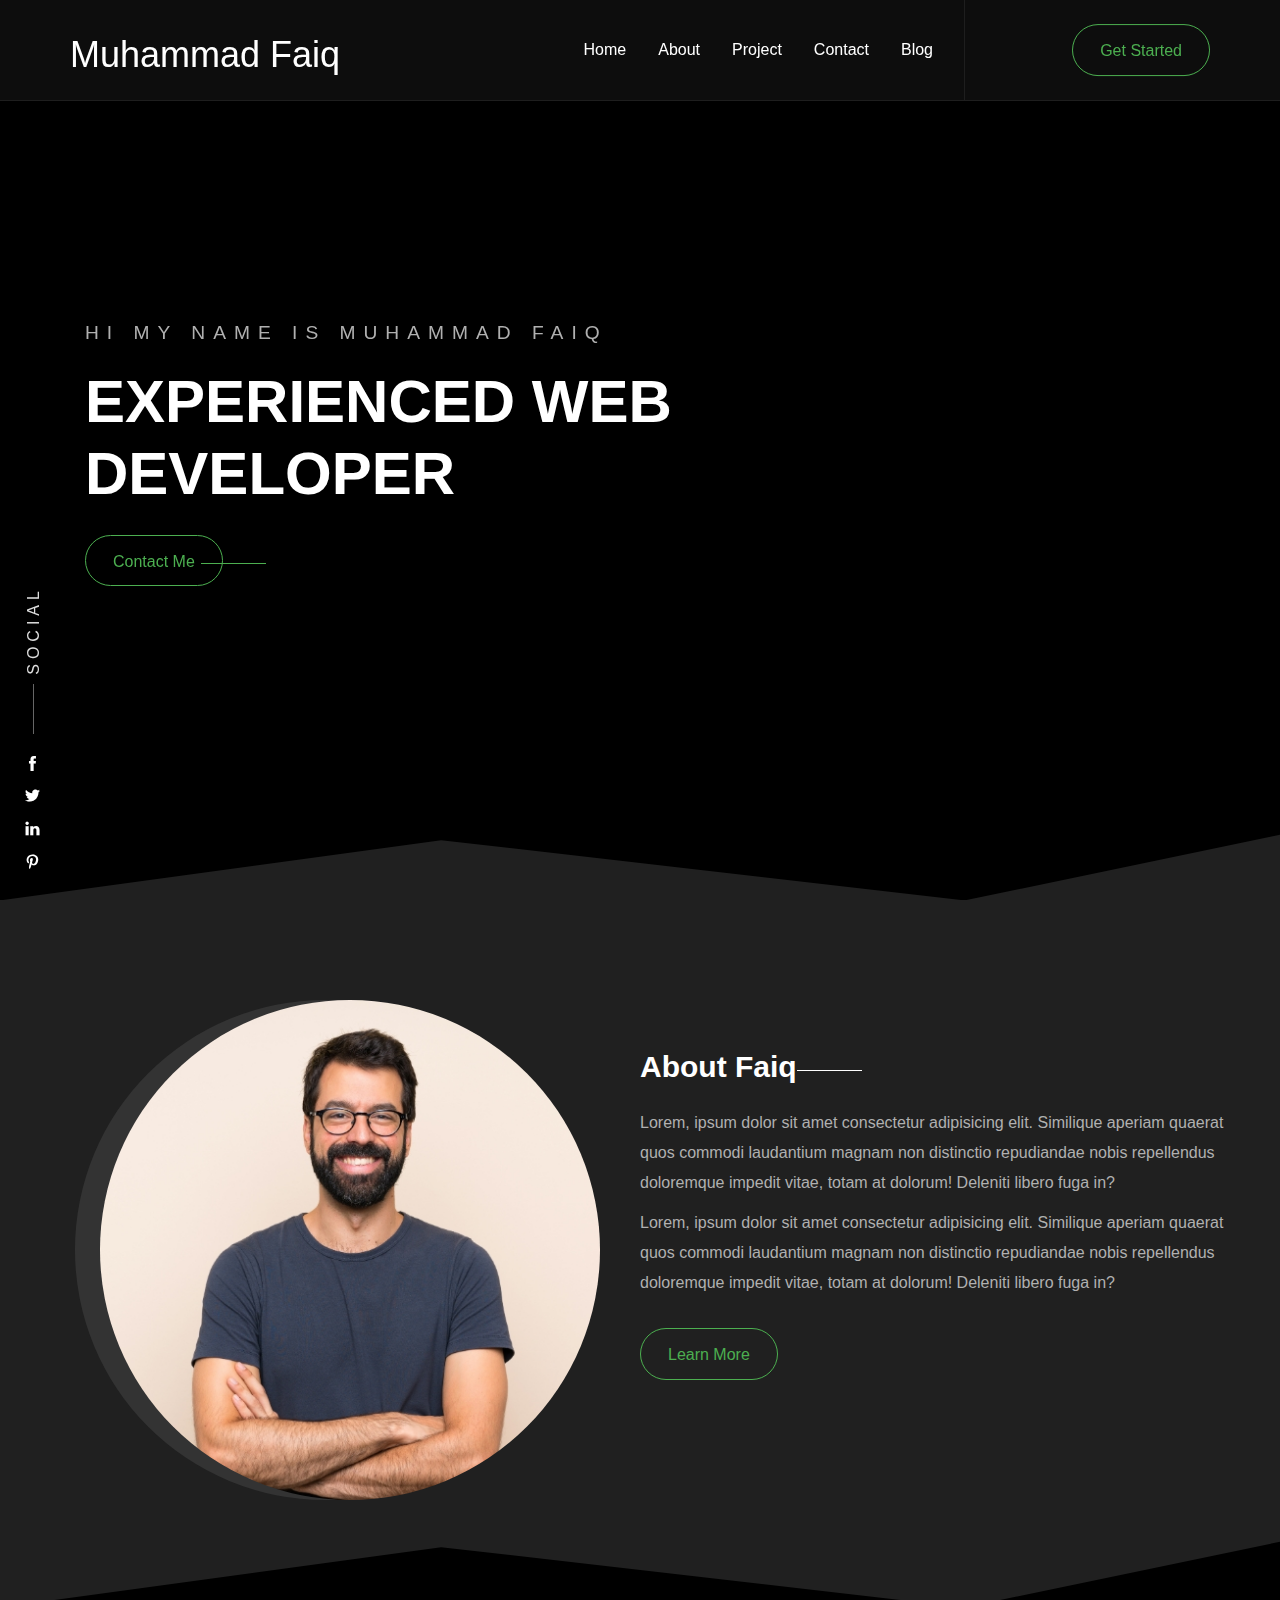
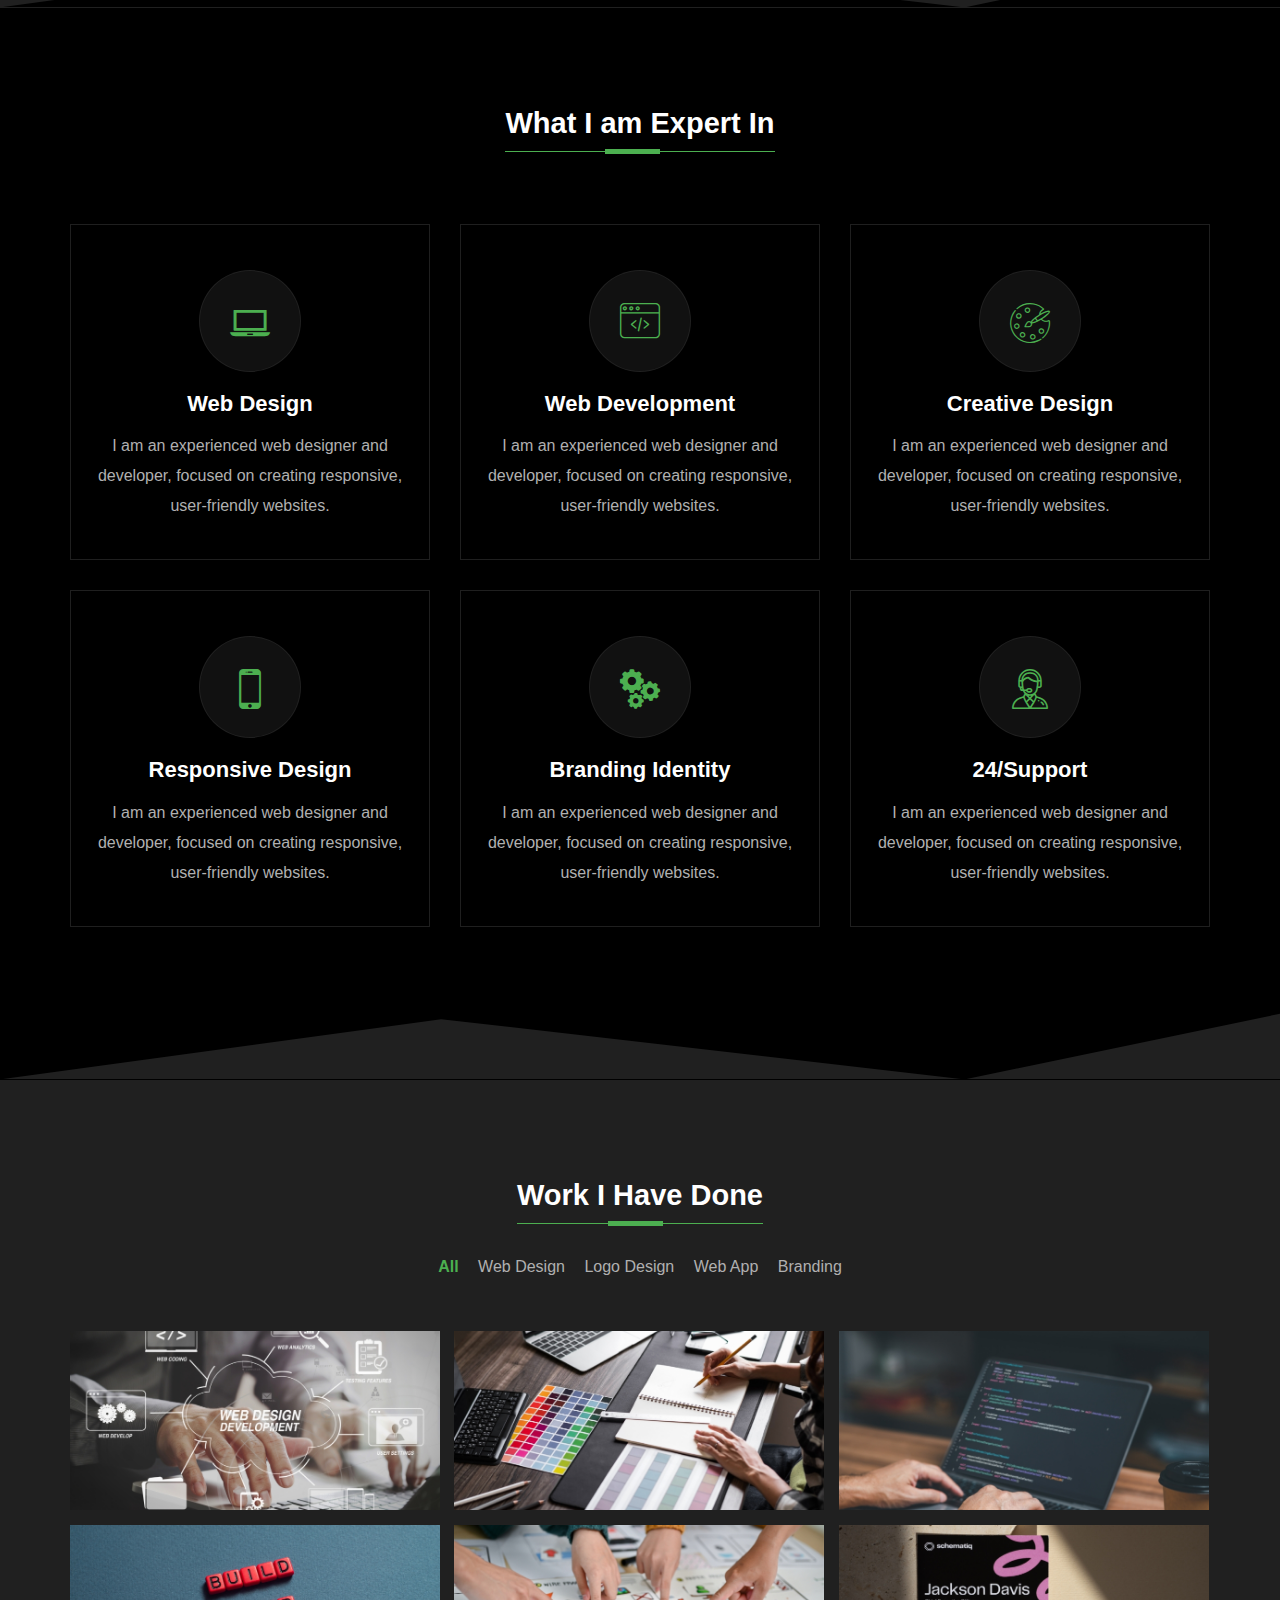
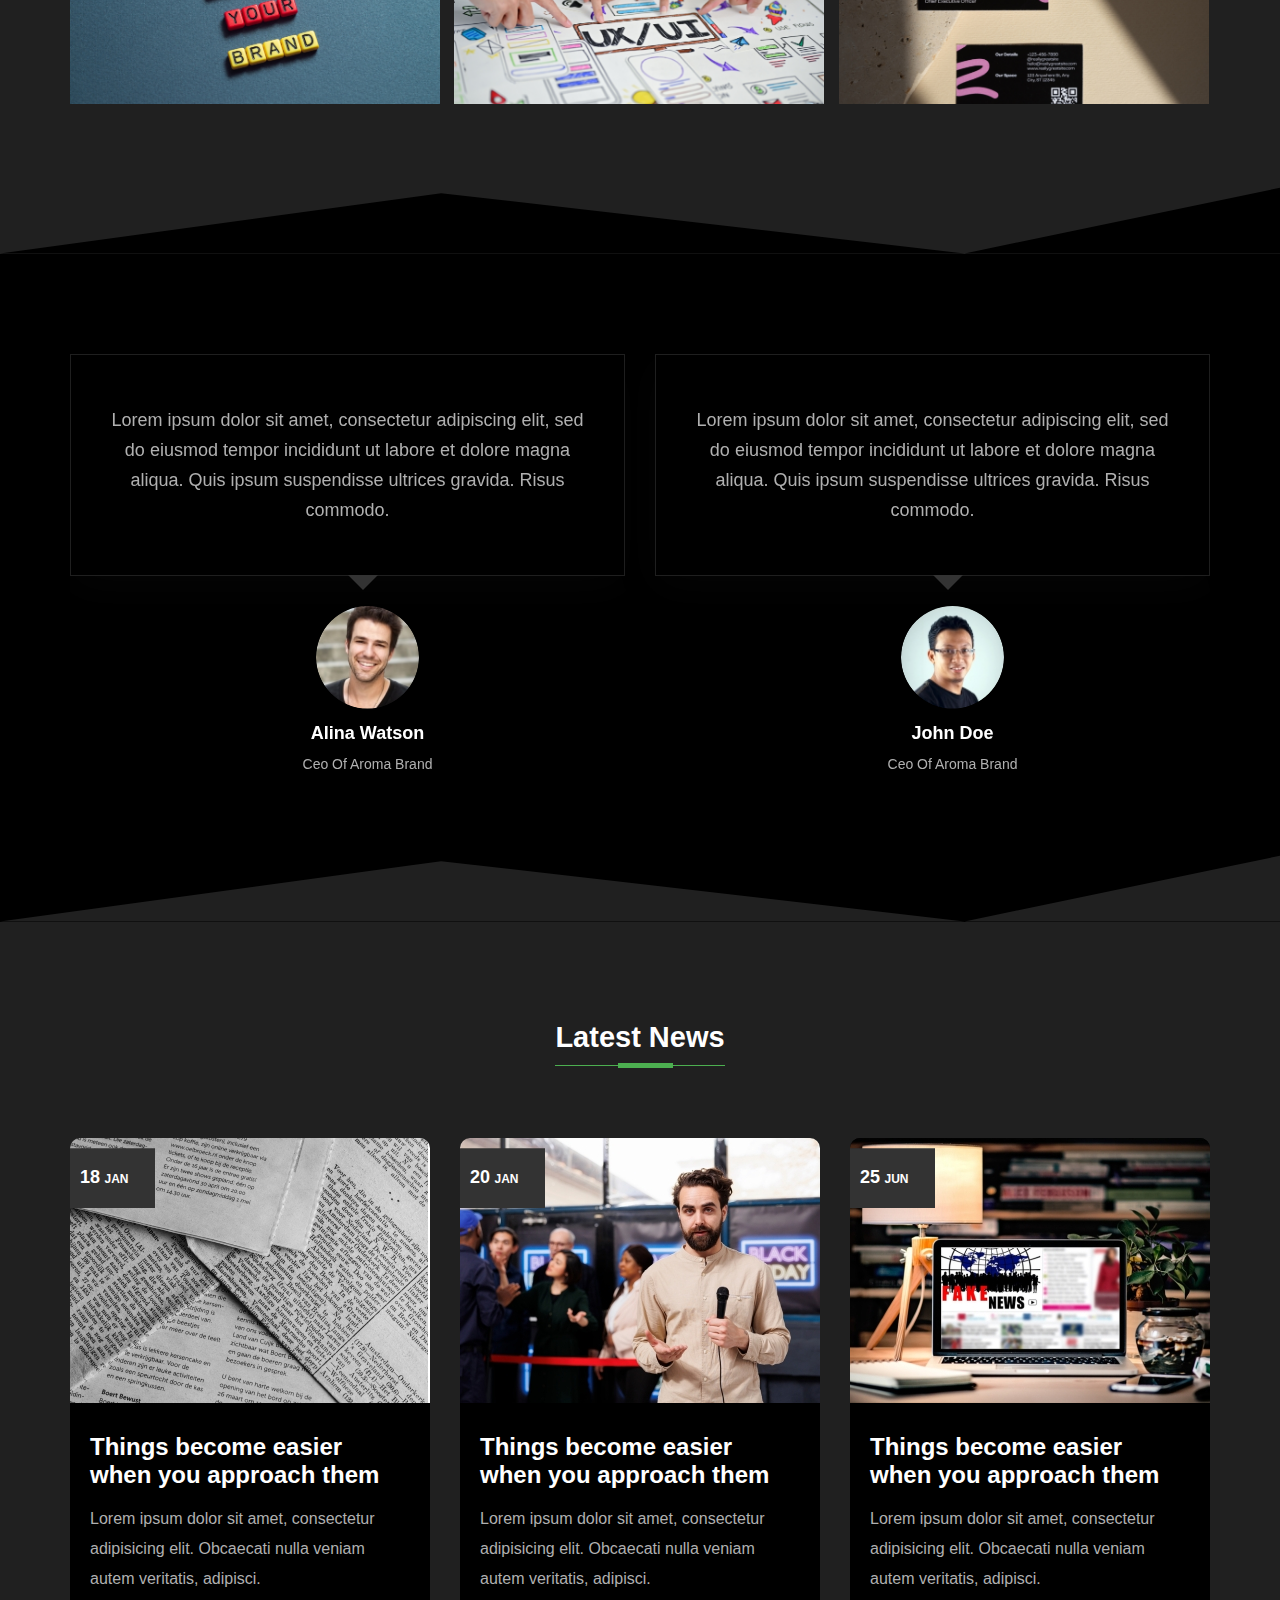
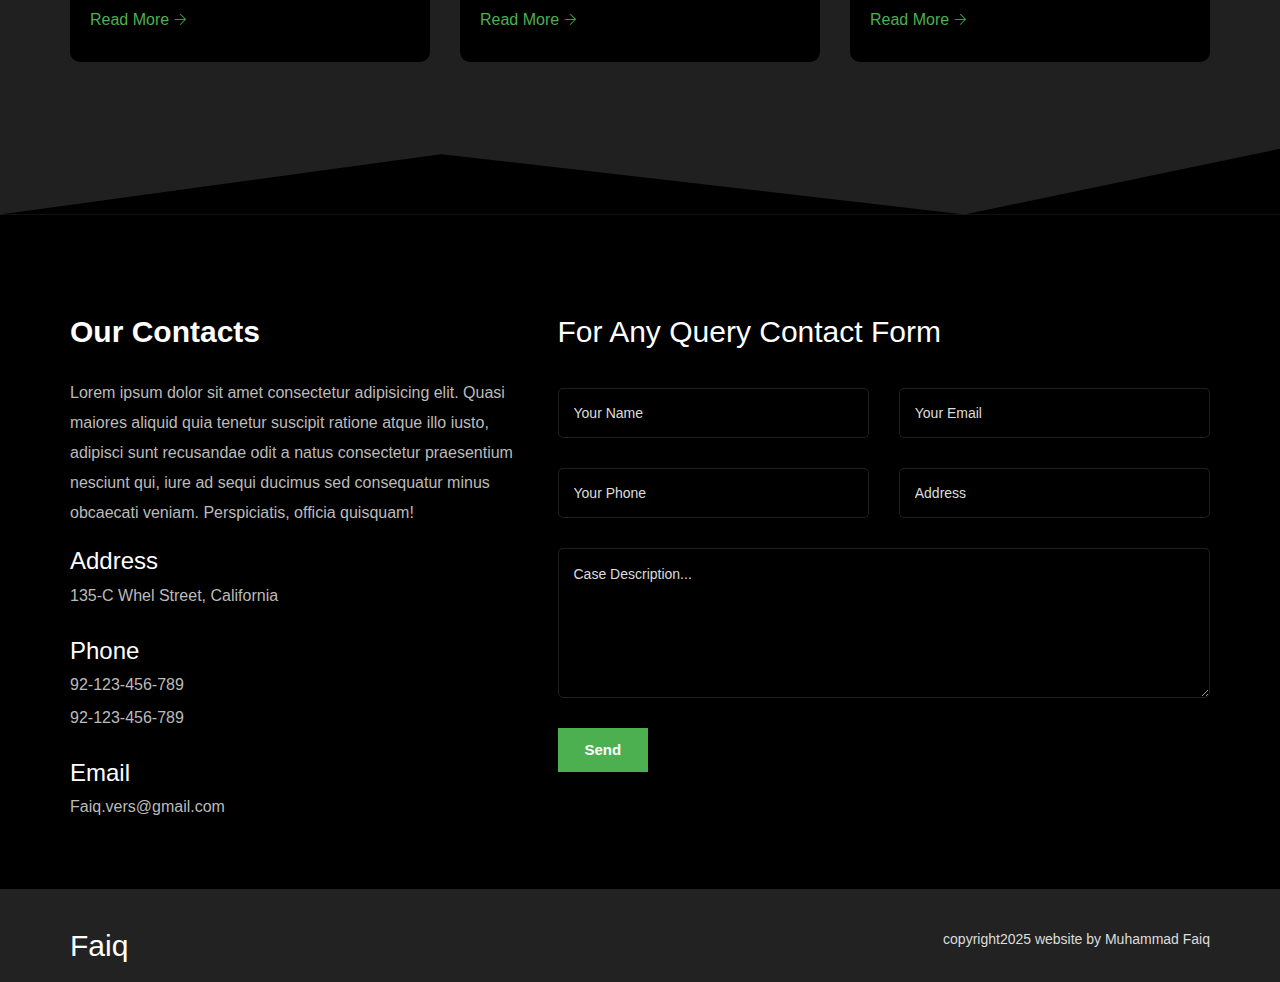
==== commit 1565b56e: "Update index.html" ====
--- a/index.html
+++ b/index.html
@@ -65,7 +65,7 @@
                             <span class="icon-bar"></span>
                         </button>
                         <!-- <a href="index.html"><img src="assets/images/logo/logo.png" alt=""></a> -->
-                        <div class="logo"><a href="index.html"><h1>Faiq</h1></a></div>
+                        <div class="logo"><a href="index.html"><h1>Muhammad Faiq</h1></a></div>
 
                     </div>
                     <div id="navbar" class="navbar-collapse collapse navbar-right navigation-holder">
@@ -106,7 +106,7 @@
                     <div class="row">
                         <div class="col col-lg-9 col-sm-10 slide-caption">
                             <div class="slide-subtitle">
-                                <h4>I Am Faiq</h4>
+                                <h4>Hi My Name is Muhammad Faiq</h4>
                             </div>
                             <div class="slide-title">
                                 <h2>Experienced Web Developer</h2>
@@ -499,7 +499,7 @@
                                         <textarea class="form-control" name="note"  id="note" placeholder="Case Description..."></textarea>
                                     </div>
                                     <div class="submit-btn-wrapper">
-                                        <button type="submit" class="theme-btn-s3">Appointment</button>
+                                        <button type="submit" class="theme-btn-s3">Send</button>
                                         <div id="loader">
                                             <i class="fa fa-refresh fa-spin fa-3x fa-fw"></i>
                                         </div>
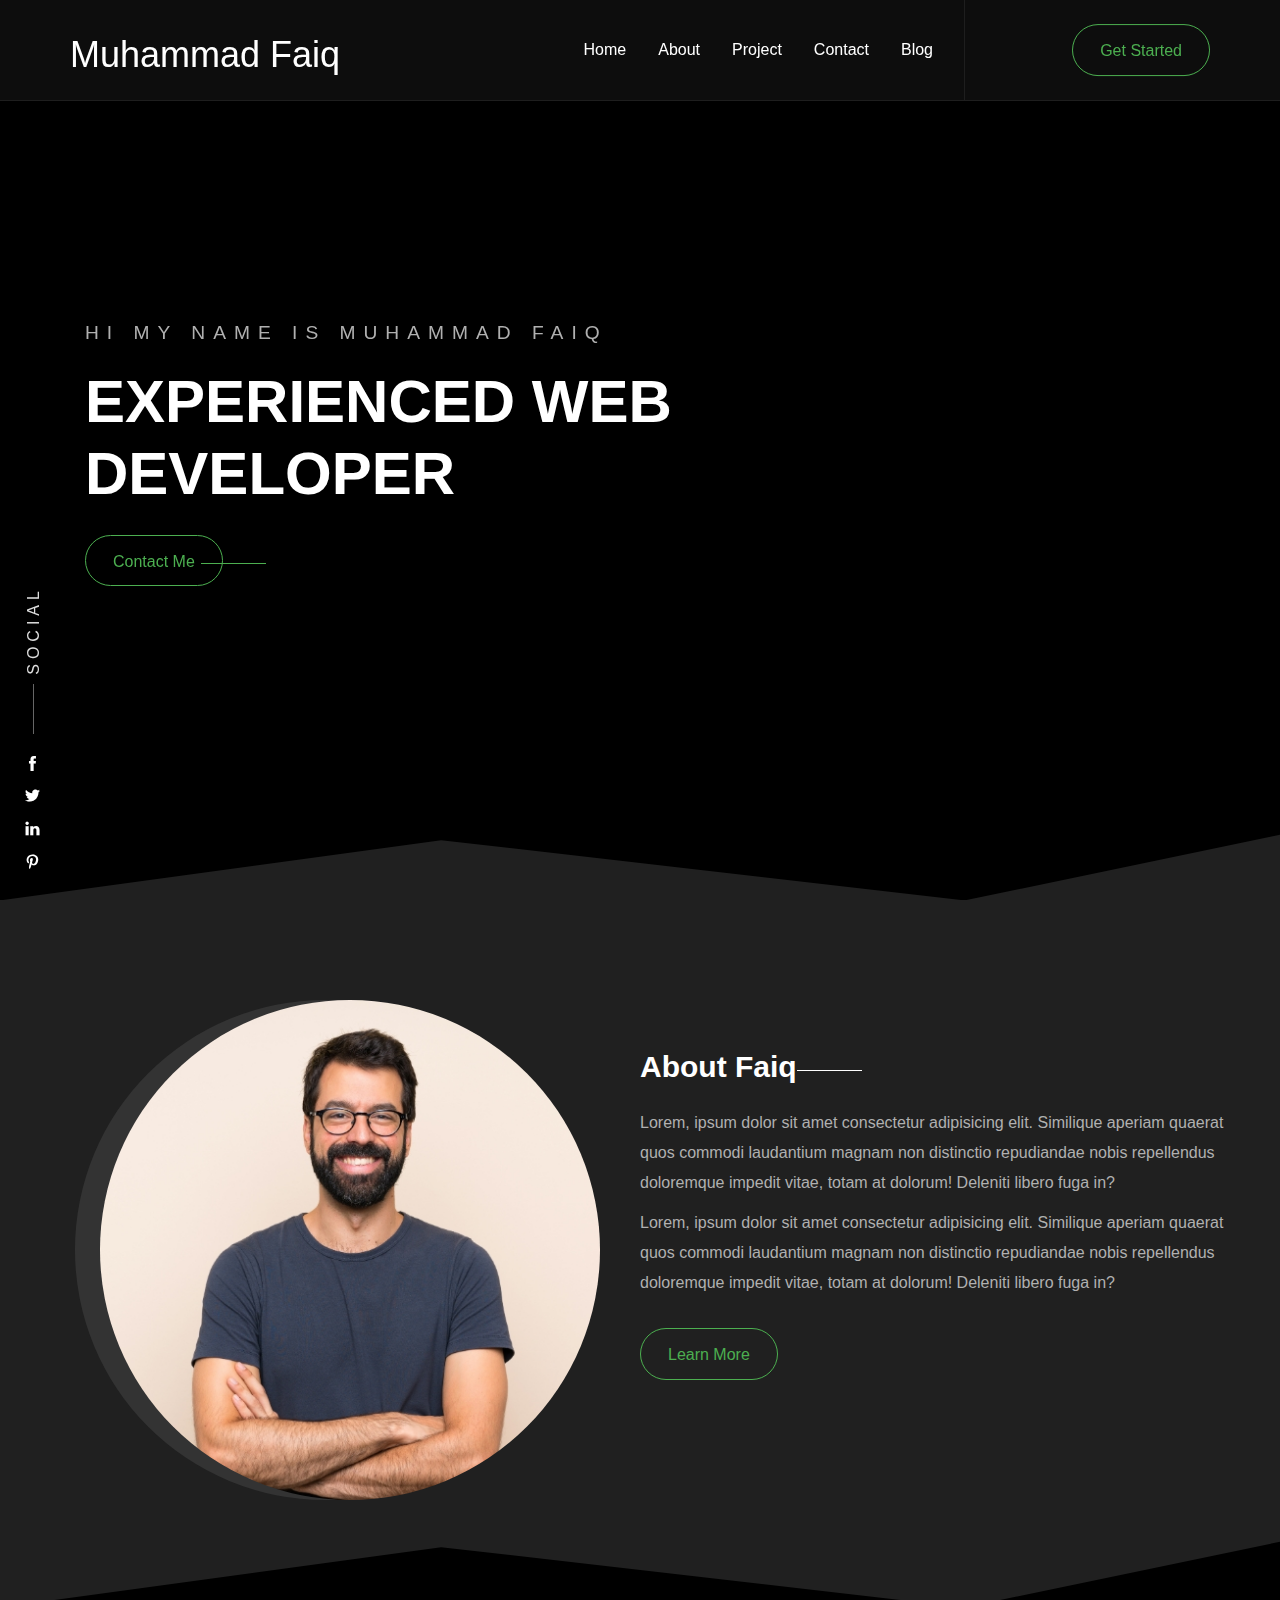
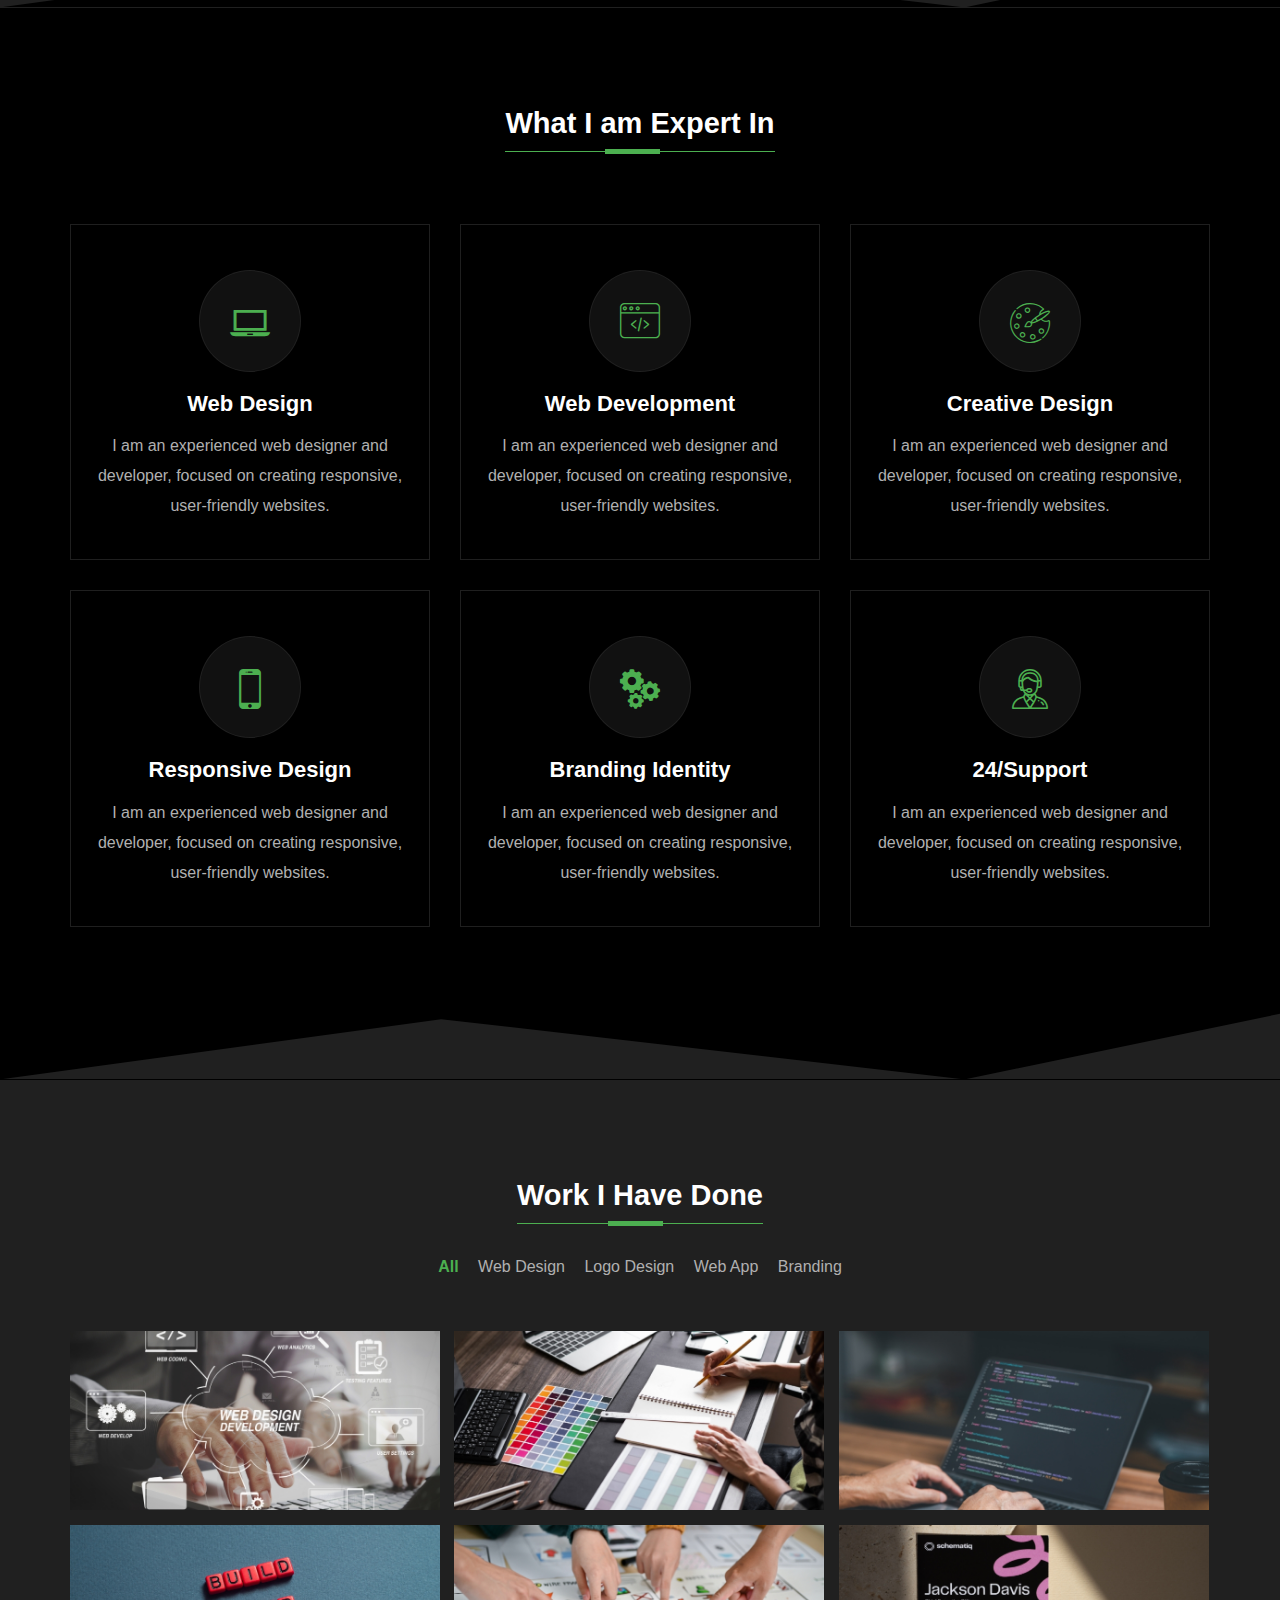
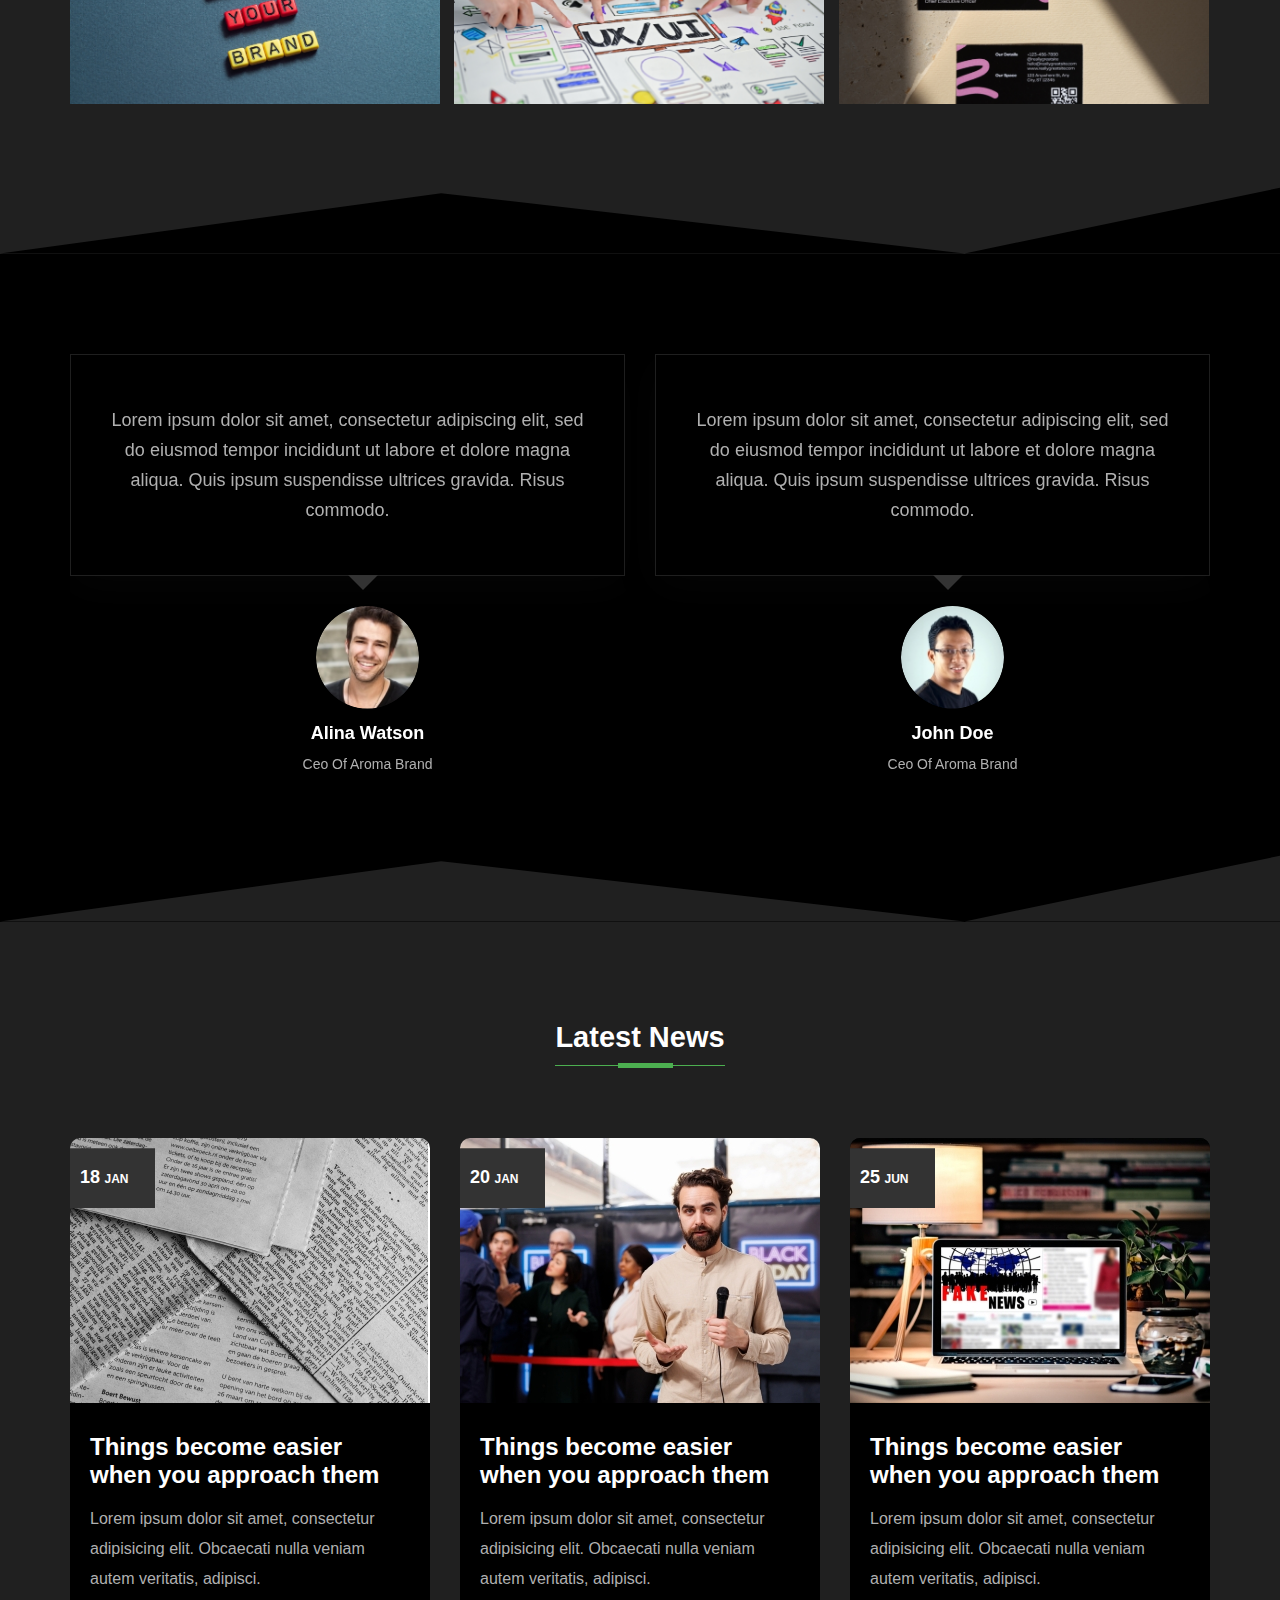
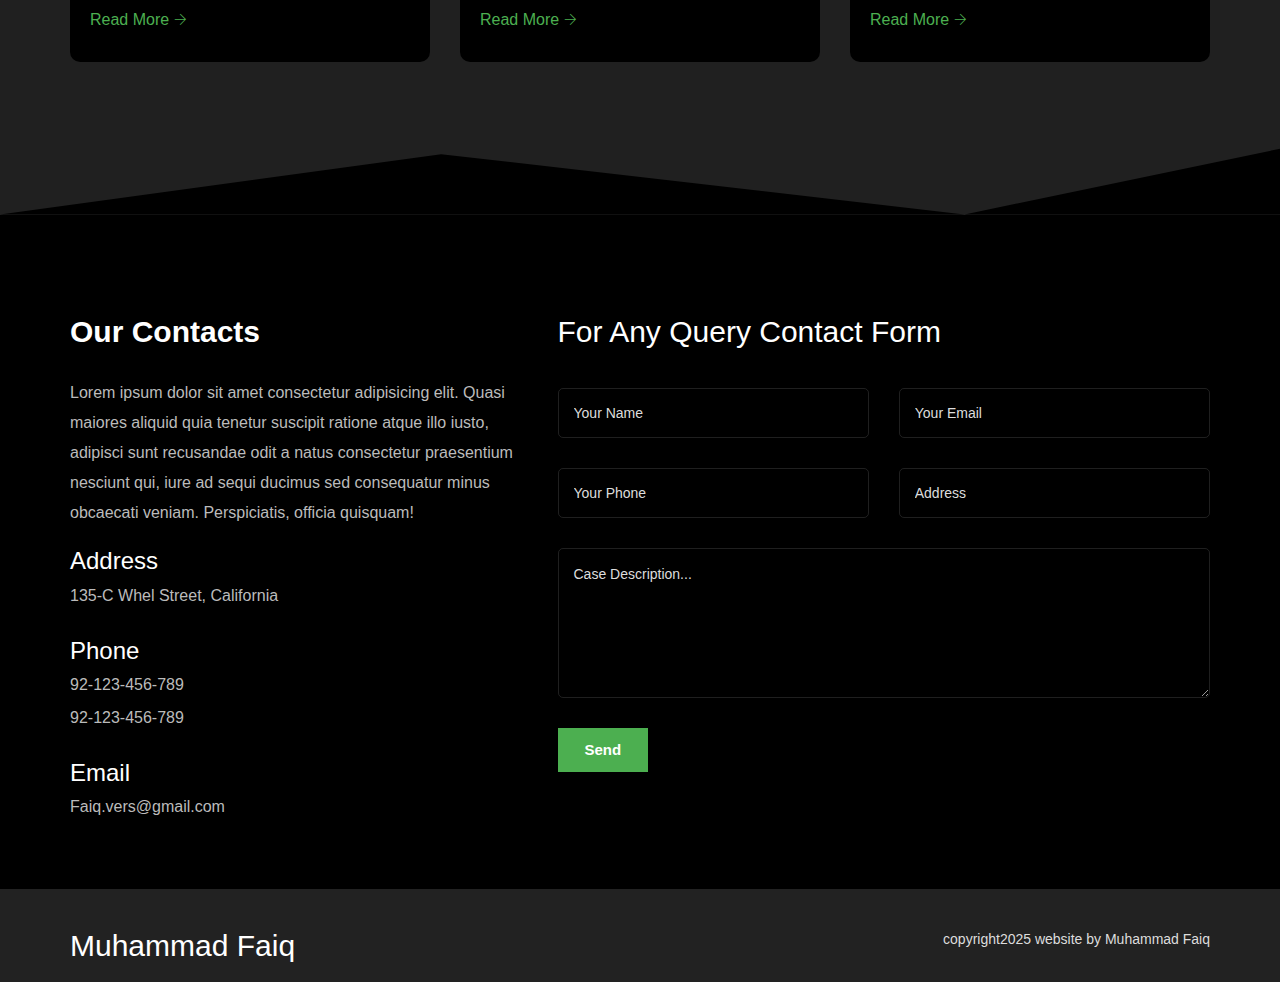
==== commit 77e37dd0: "Update index.html" ====
--- a/index.html
+++ b/index.html
@@ -523,7 +523,7 @@
                     <div class="col-md-6 col-sm-6 col-12">
                         <div class="footer-image">
                             <!-- <a href="index.html"><img src="assets/images/logo/logo.png" alt=""></a> -->
-                            <div class="footer-logo"><a href="index.html"><a href=""><h2>Faiq</h2></a></a></div>
+                            <div class="footer-logo"><a href="index.html"><a href=""><h2>Muhammad Faiq</h2></a></a></div>
 
                         </div>
                     </div>
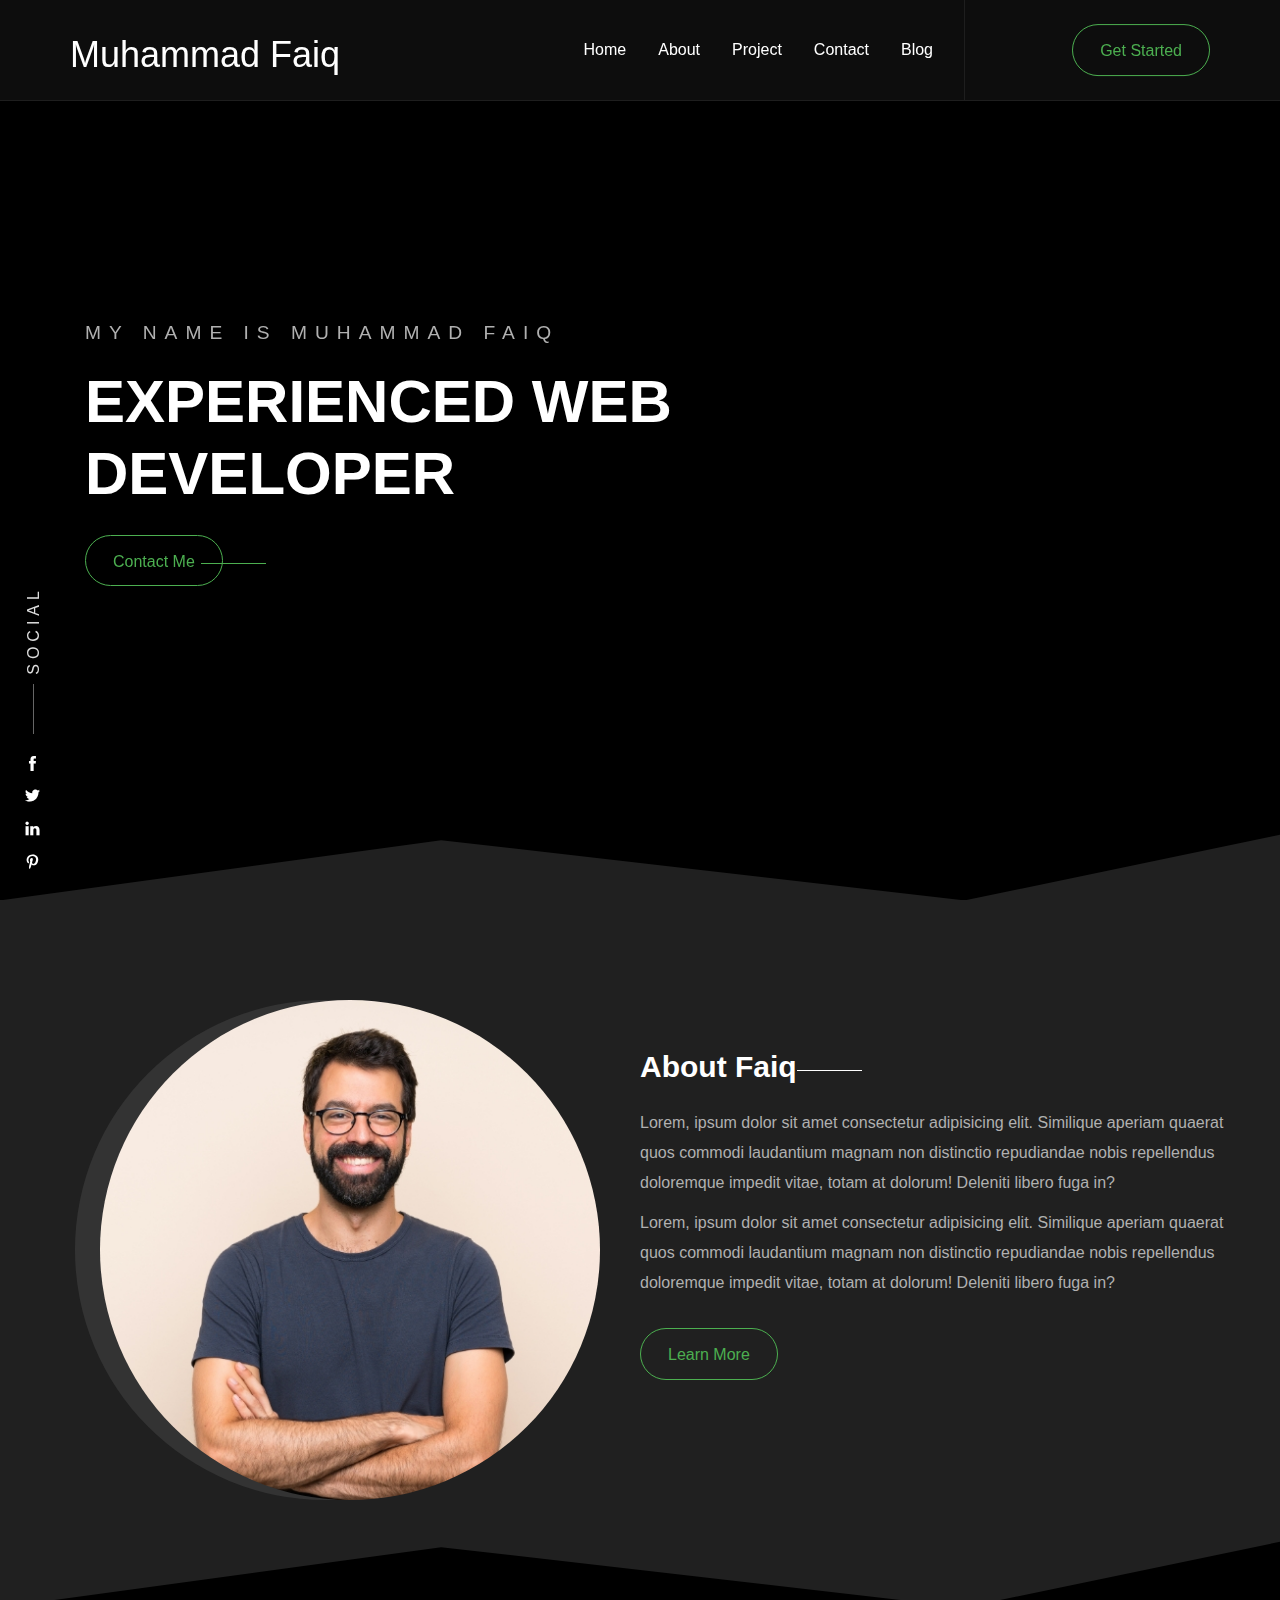
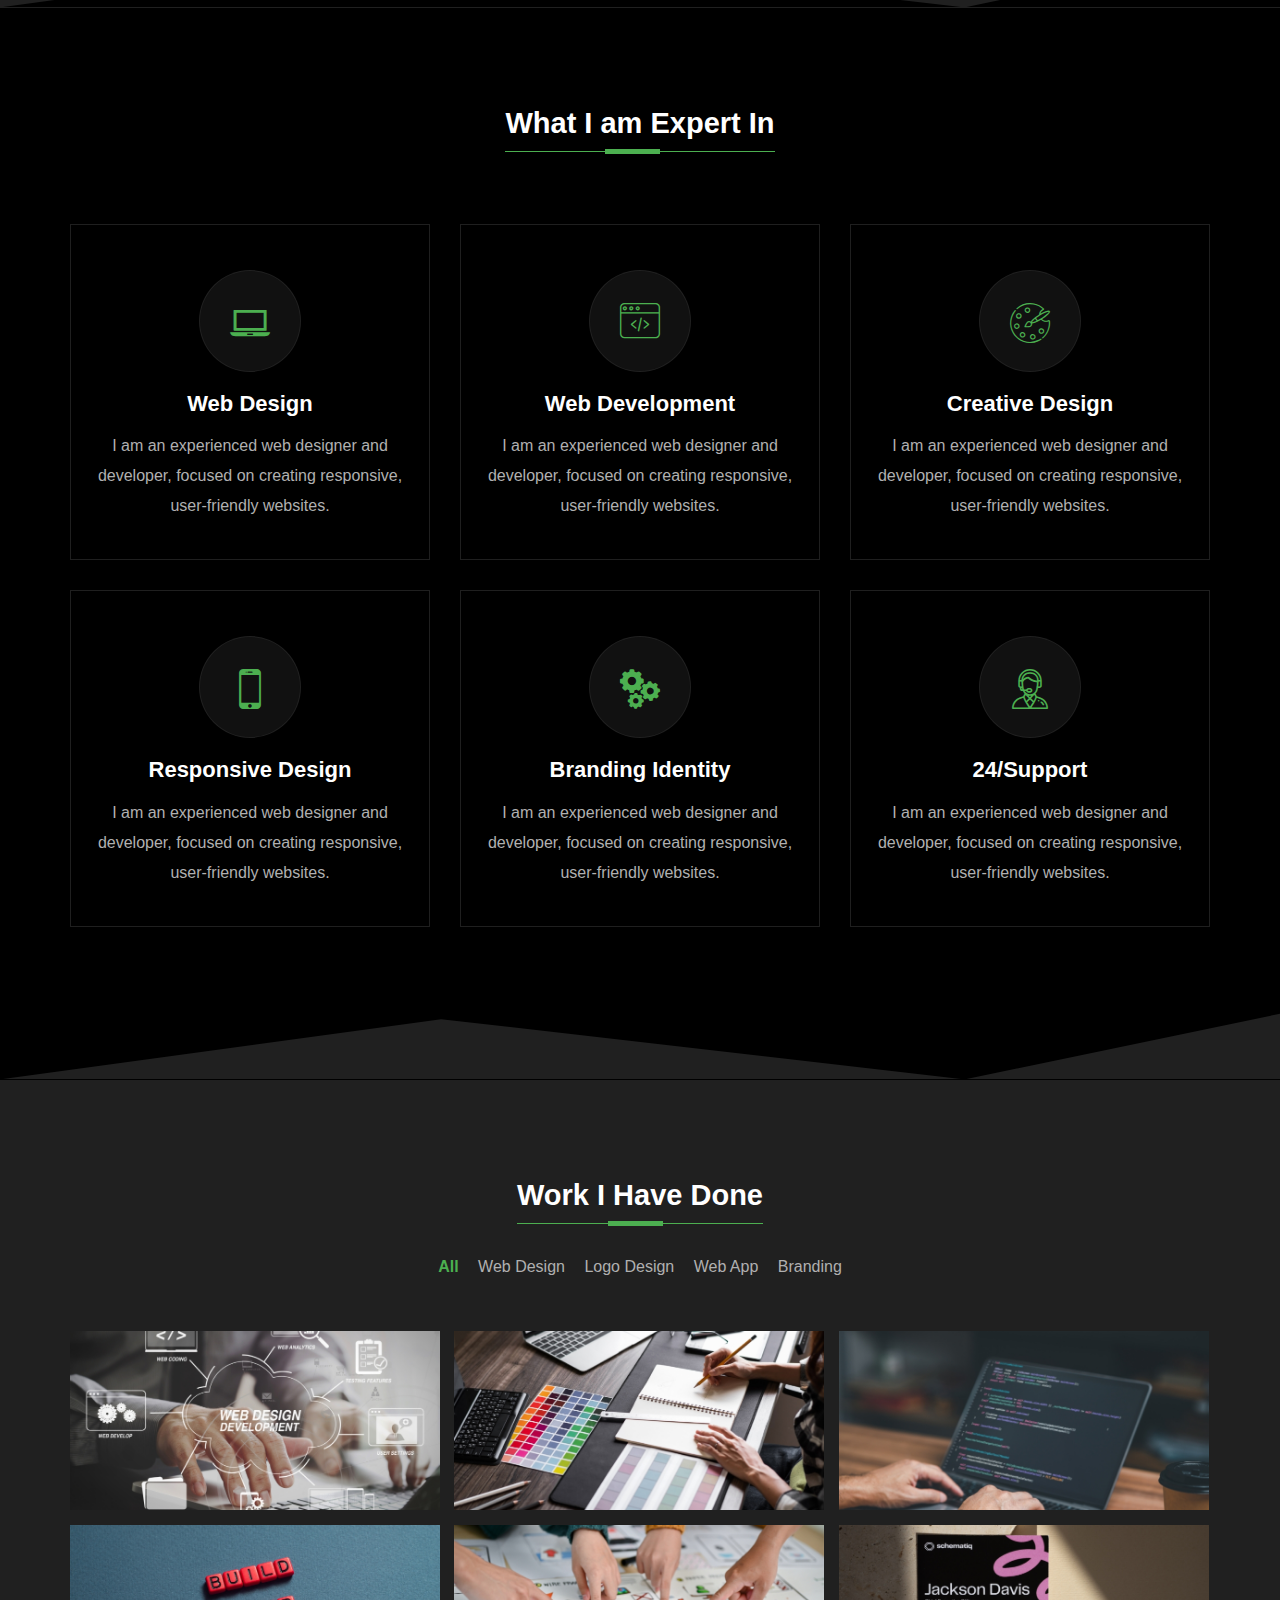
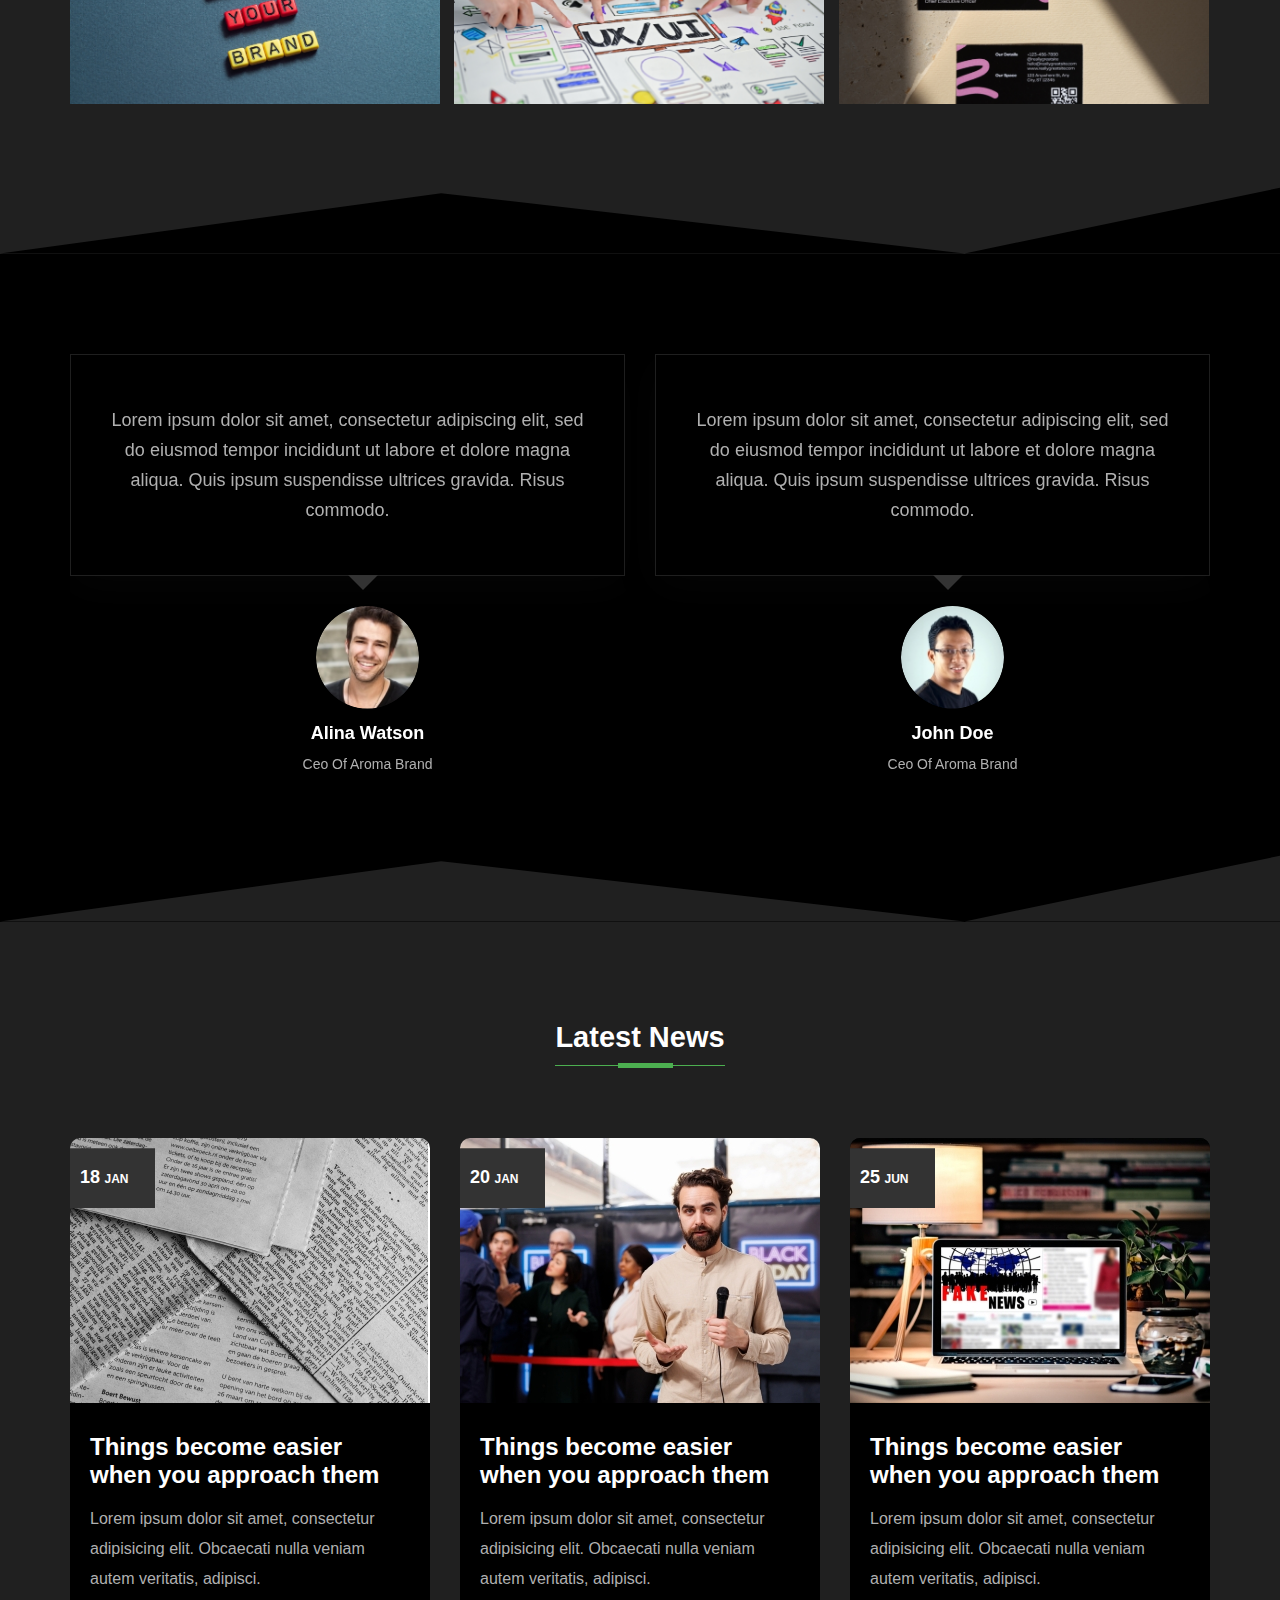
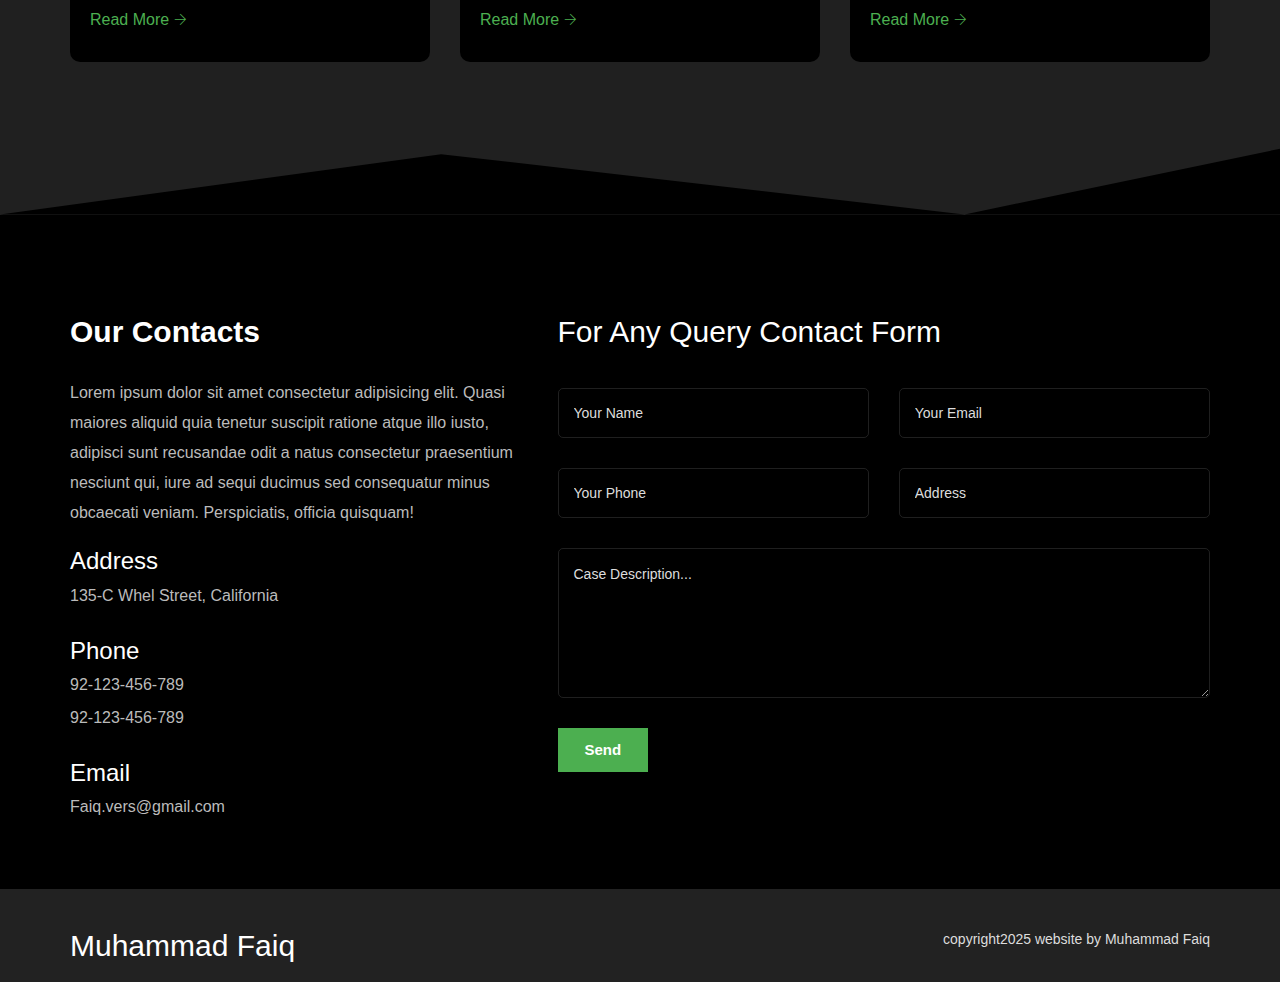
==== commit d555dda9: "Update index.html" ====
--- a/index.html
+++ b/index.html
@@ -106,13 +106,13 @@
                     <div class="row">
                         <div class="col col-lg-9 col-sm-10 slide-caption">
                             <div class="slide-subtitle">
-                                <h4>Hi My Name is Muhammad Faiq</h4>
+                                <h4> My Name is Muhammad Faiq</h4>
                             </div>
                             <div class="slide-title">
                                 <h2>Experienced Web Developer</h2>
                             </div>
                             <div class="btns">
-                                <a href="#" class="theme-btn">Contact Me</a>
+                                <a href="#Contact" class="theme-btn">Contact Me</a>
                             </div>
                         </div>
                     </div>
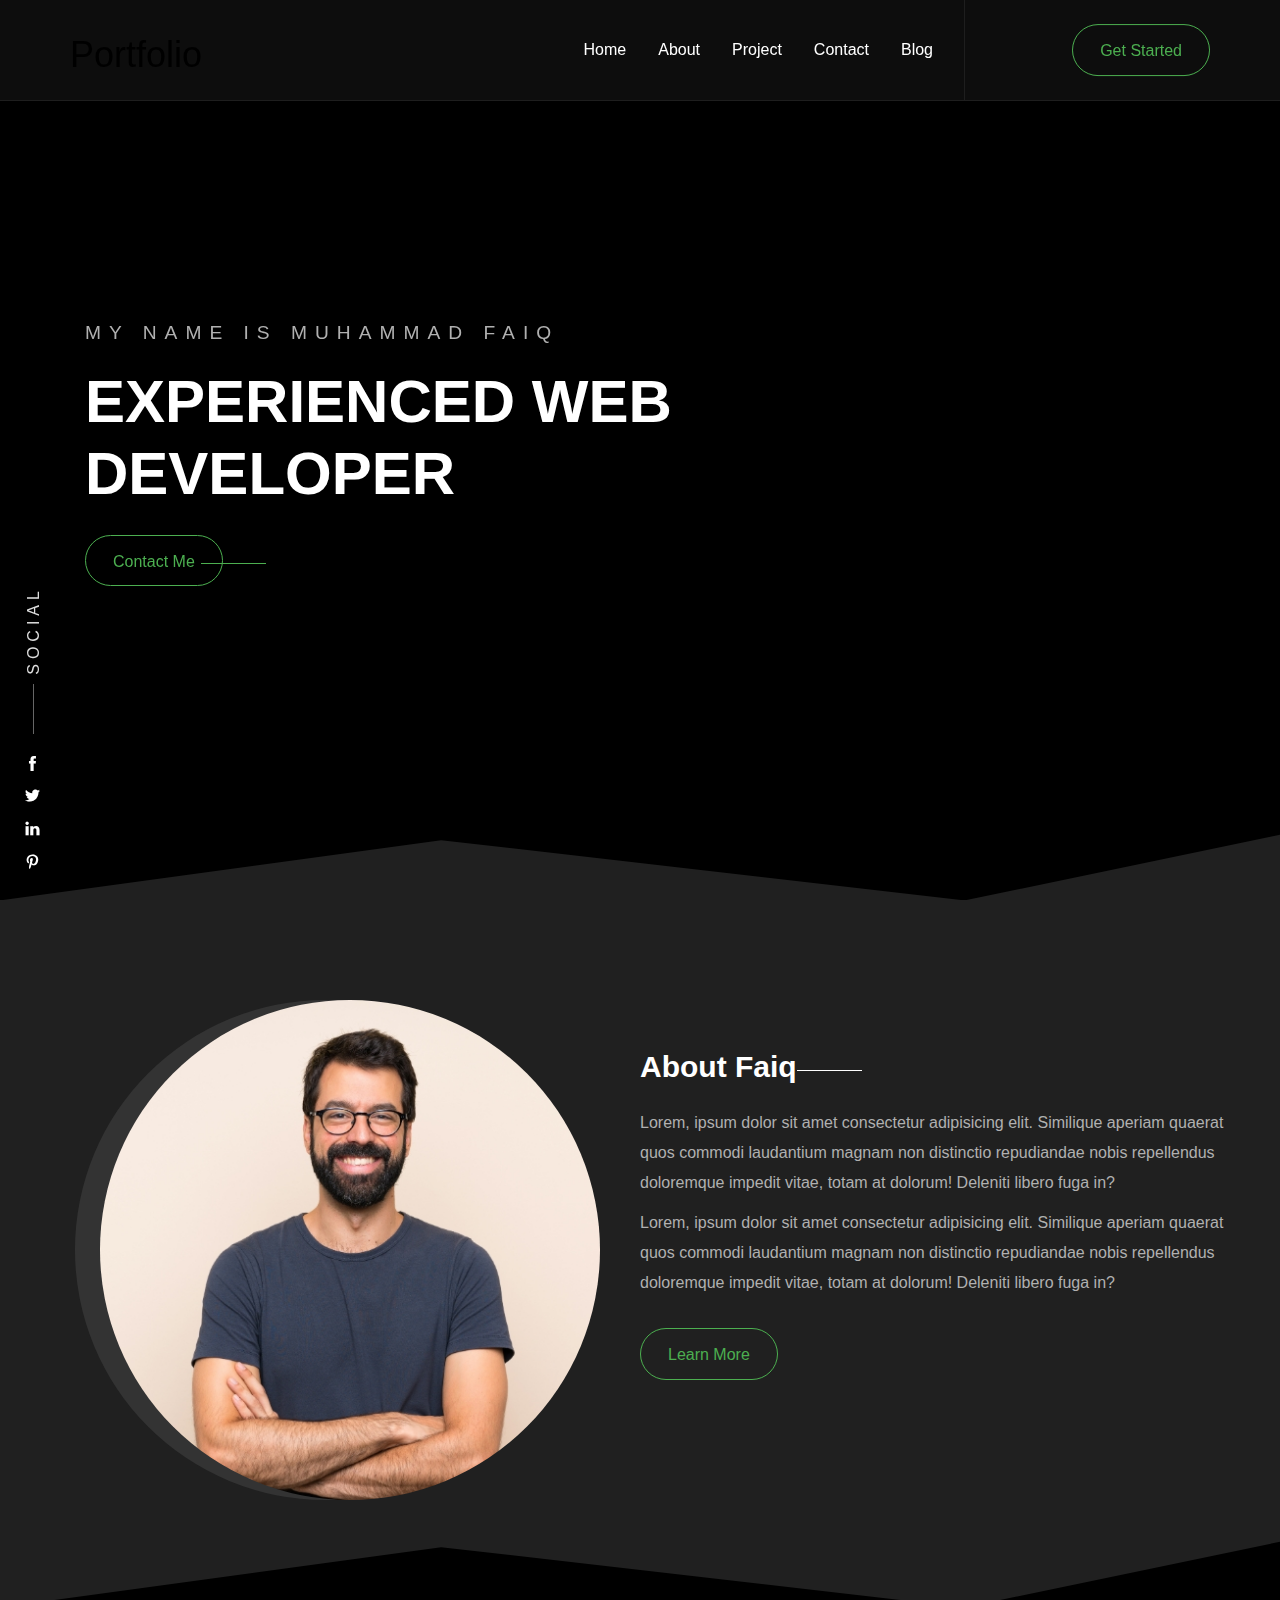
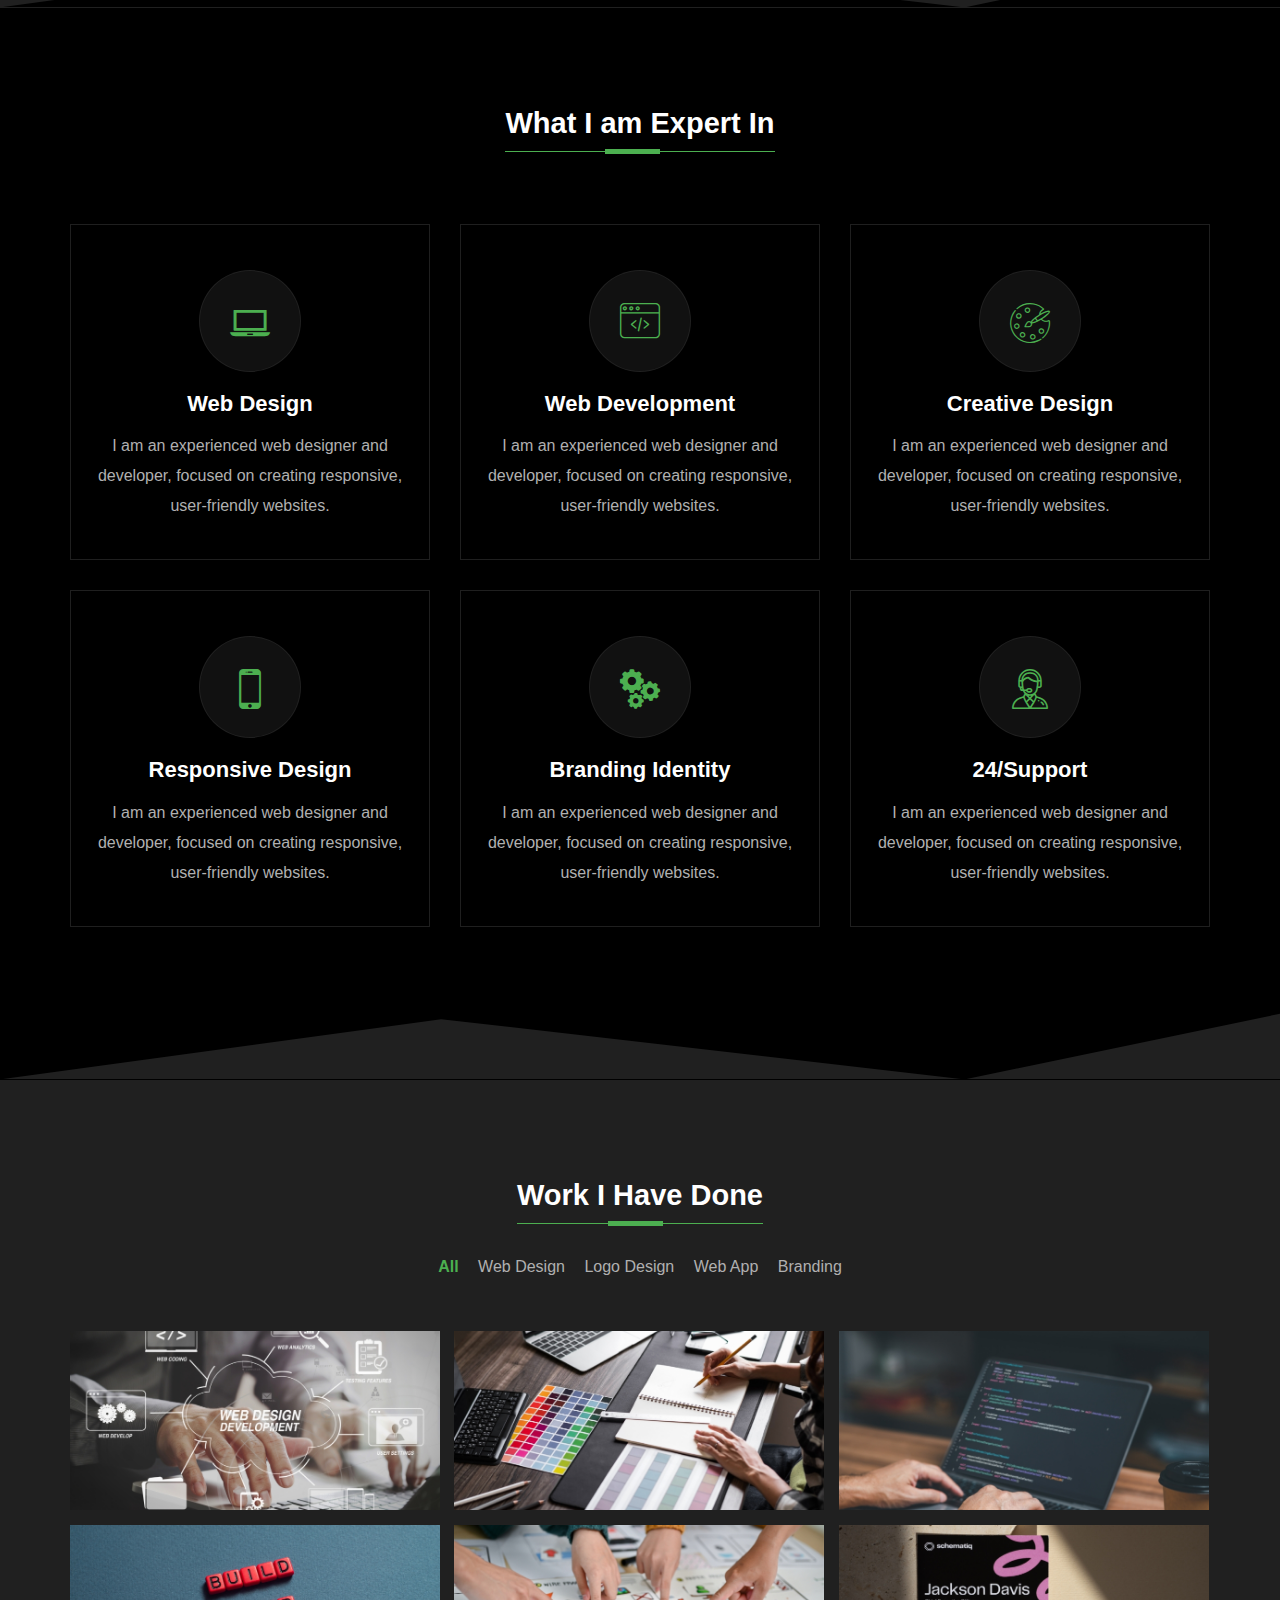
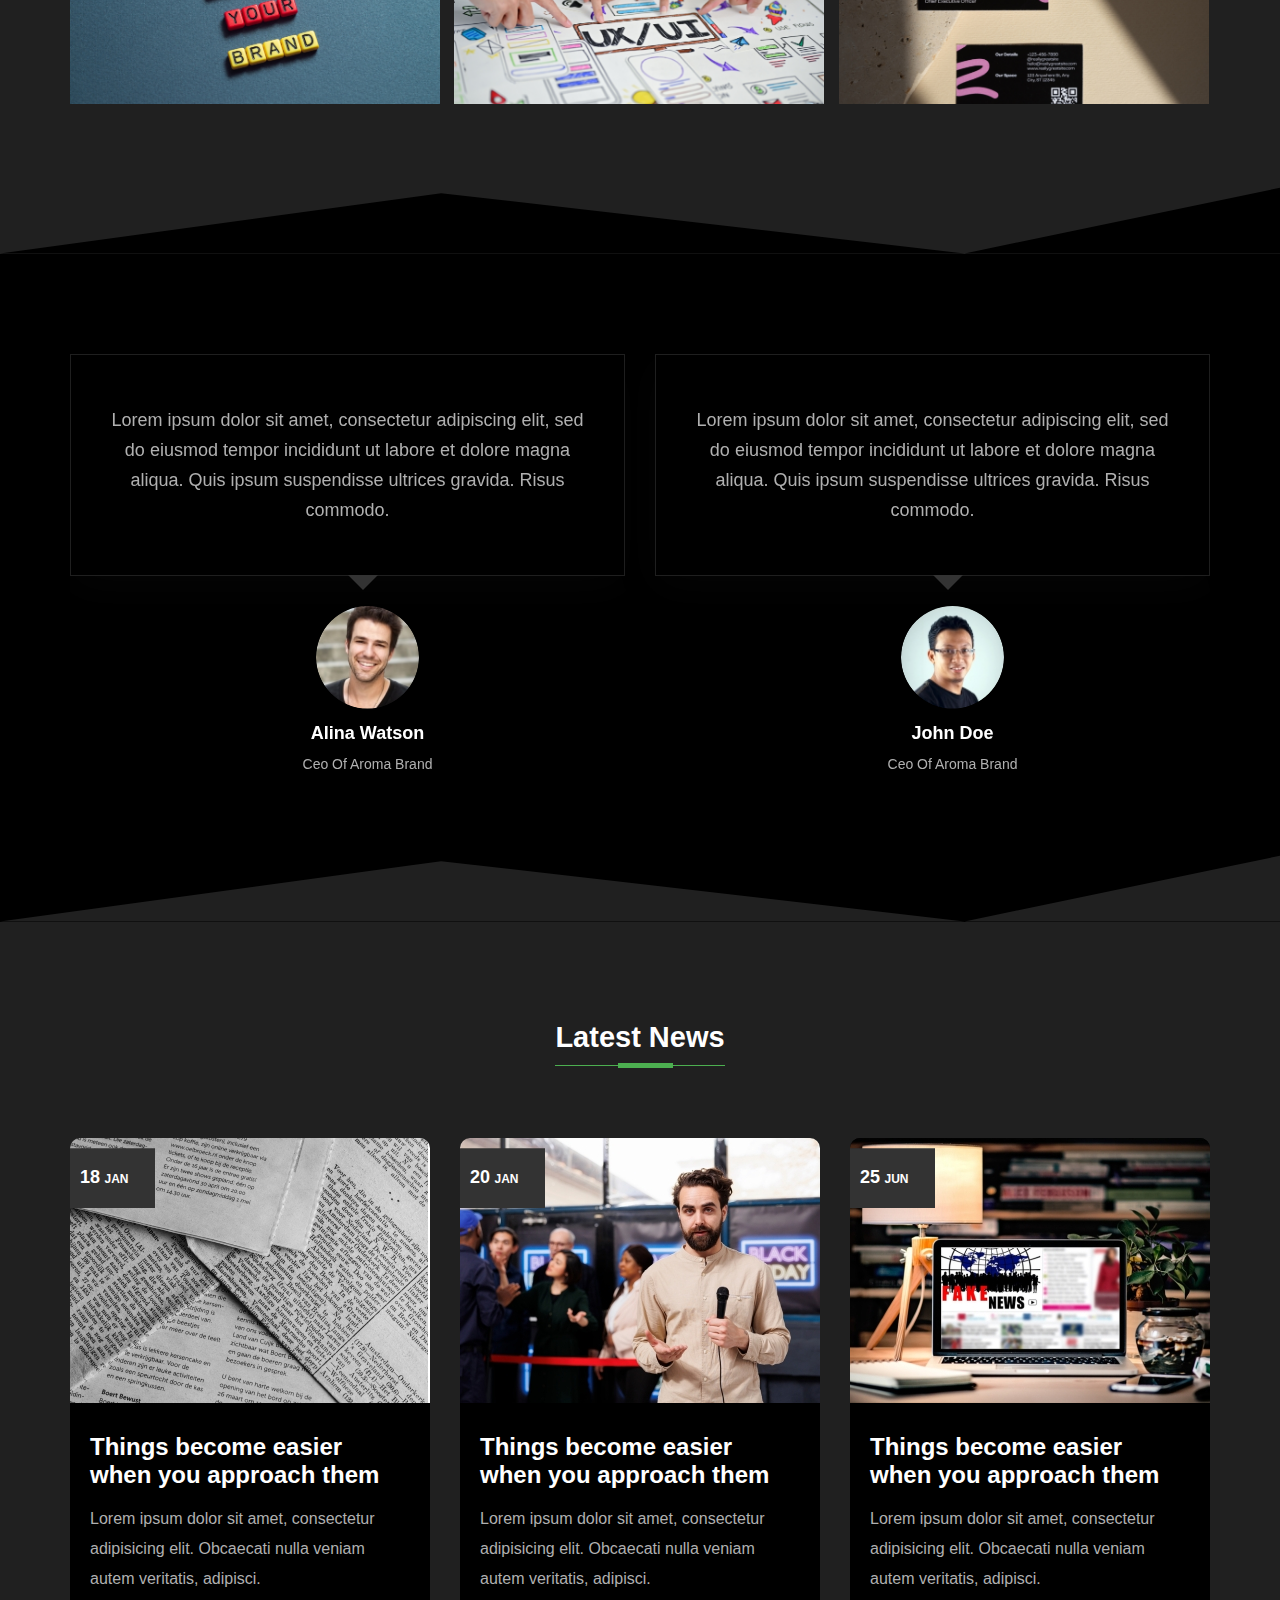
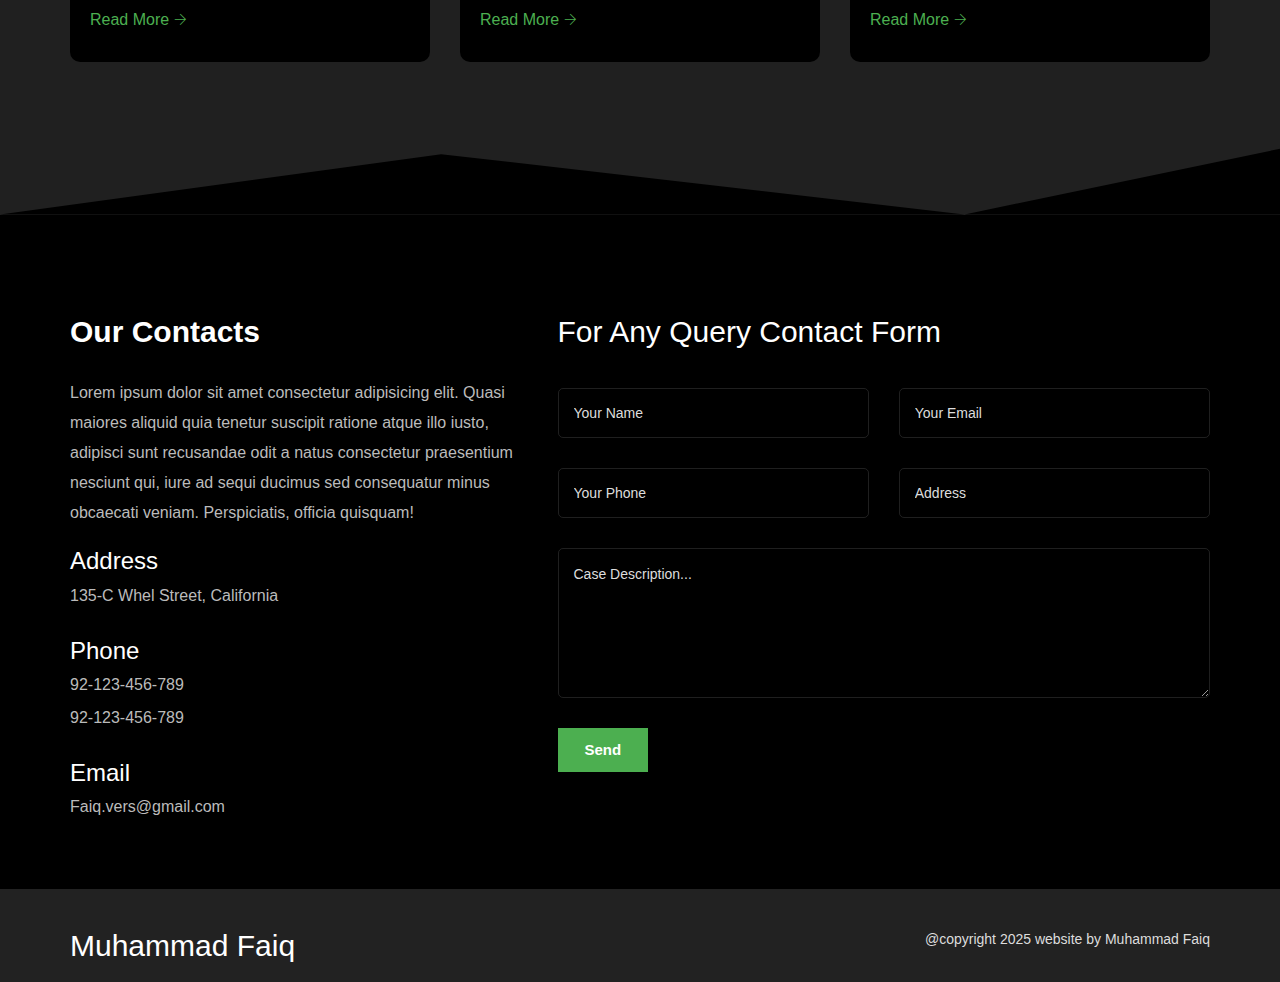
==== commit 71f94f80: "Update index.html" ====
--- a/index.html
+++ b/index.html
@@ -8,7 +8,7 @@
     <meta name="author" content="themepresss">
 
     <!-- Page Title -->
-    <title> Creative Portfolio Template</title>
+    <title> Portfolio Template</title>
 
     <!-- Icon fonts -->
     <link href="assets/css/themify-icons.css" rel="stylesheet">
@@ -65,7 +65,7 @@
                             <span class="icon-bar"></span>
                         </button>
                         <!-- <a href="index.html"><img src="assets/images/logo/logo.png" alt=""></a> -->
-                        <div class="logo"><a href="index.html"><h1>Muhammad Faiq</h1></a></div>
+                        <div class="logo"><a href="index.html"><h1>Portfolio</h1></a></div>
 
                     </div>
                     <div id="navbar" class="navbar-collapse collapse navbar-right navigation-holder">
@@ -529,7 +529,7 @@
                     </div>
                     <div class="col-md-6 col-sm-6 col-12">
                         <div class="footer-sub">
-                            <p><i class="fa fa-copyright"></i>copyright2025<span> website by Muhammad Faiq</span></p>
+                            <p><i class="fa fa-copyright"></i>@copyright 2025<span> website by Muhammad Faiq</span></p>
                         </div>
                     </div>
                 </div>
--- a/assets/css/style.css
+++ b/assets/css/style.css
@@ -100,7 +100,7 @@
 }
 
 .logo h1{
-  color: white;
+  color: black;
 }
 /*** back to top **/
 .back-to-top {
@@ -3932,4 +3932,4 @@
 
 .footer-logo h2{
   color: white;
-}+}
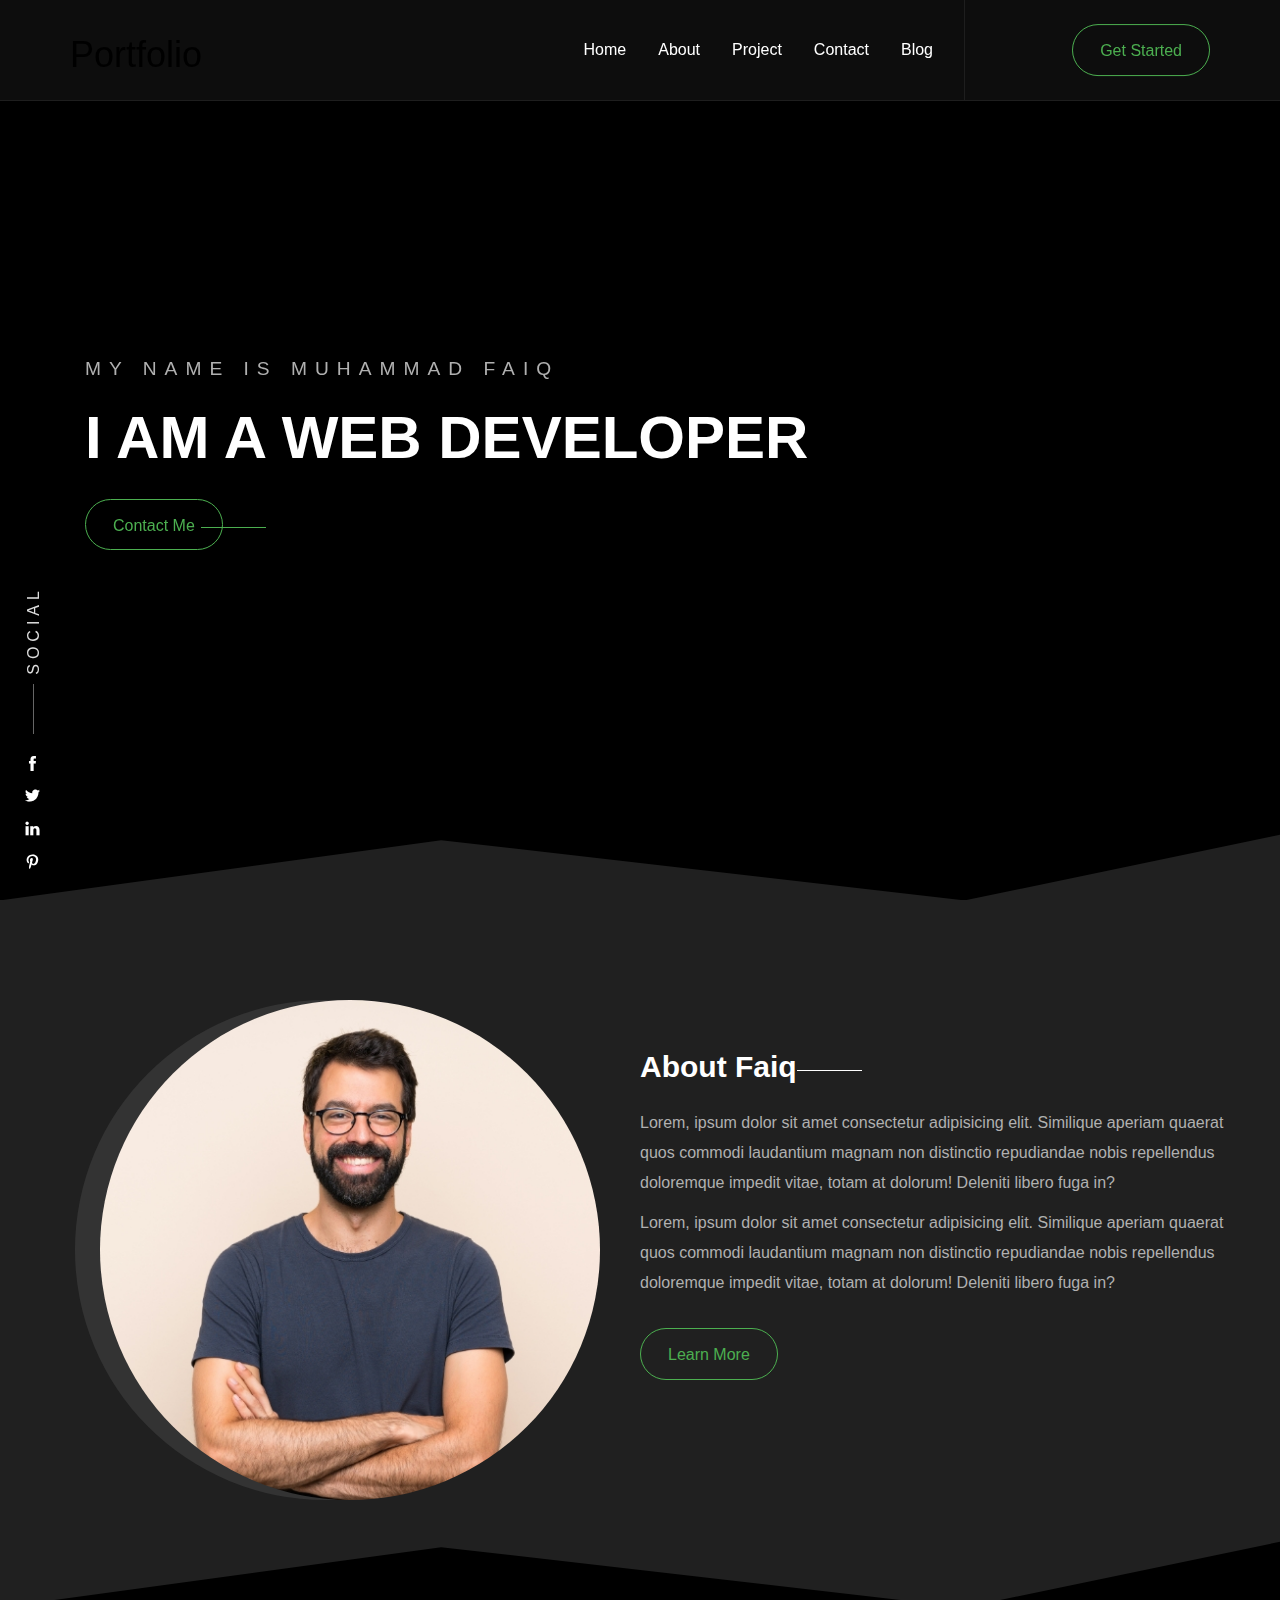
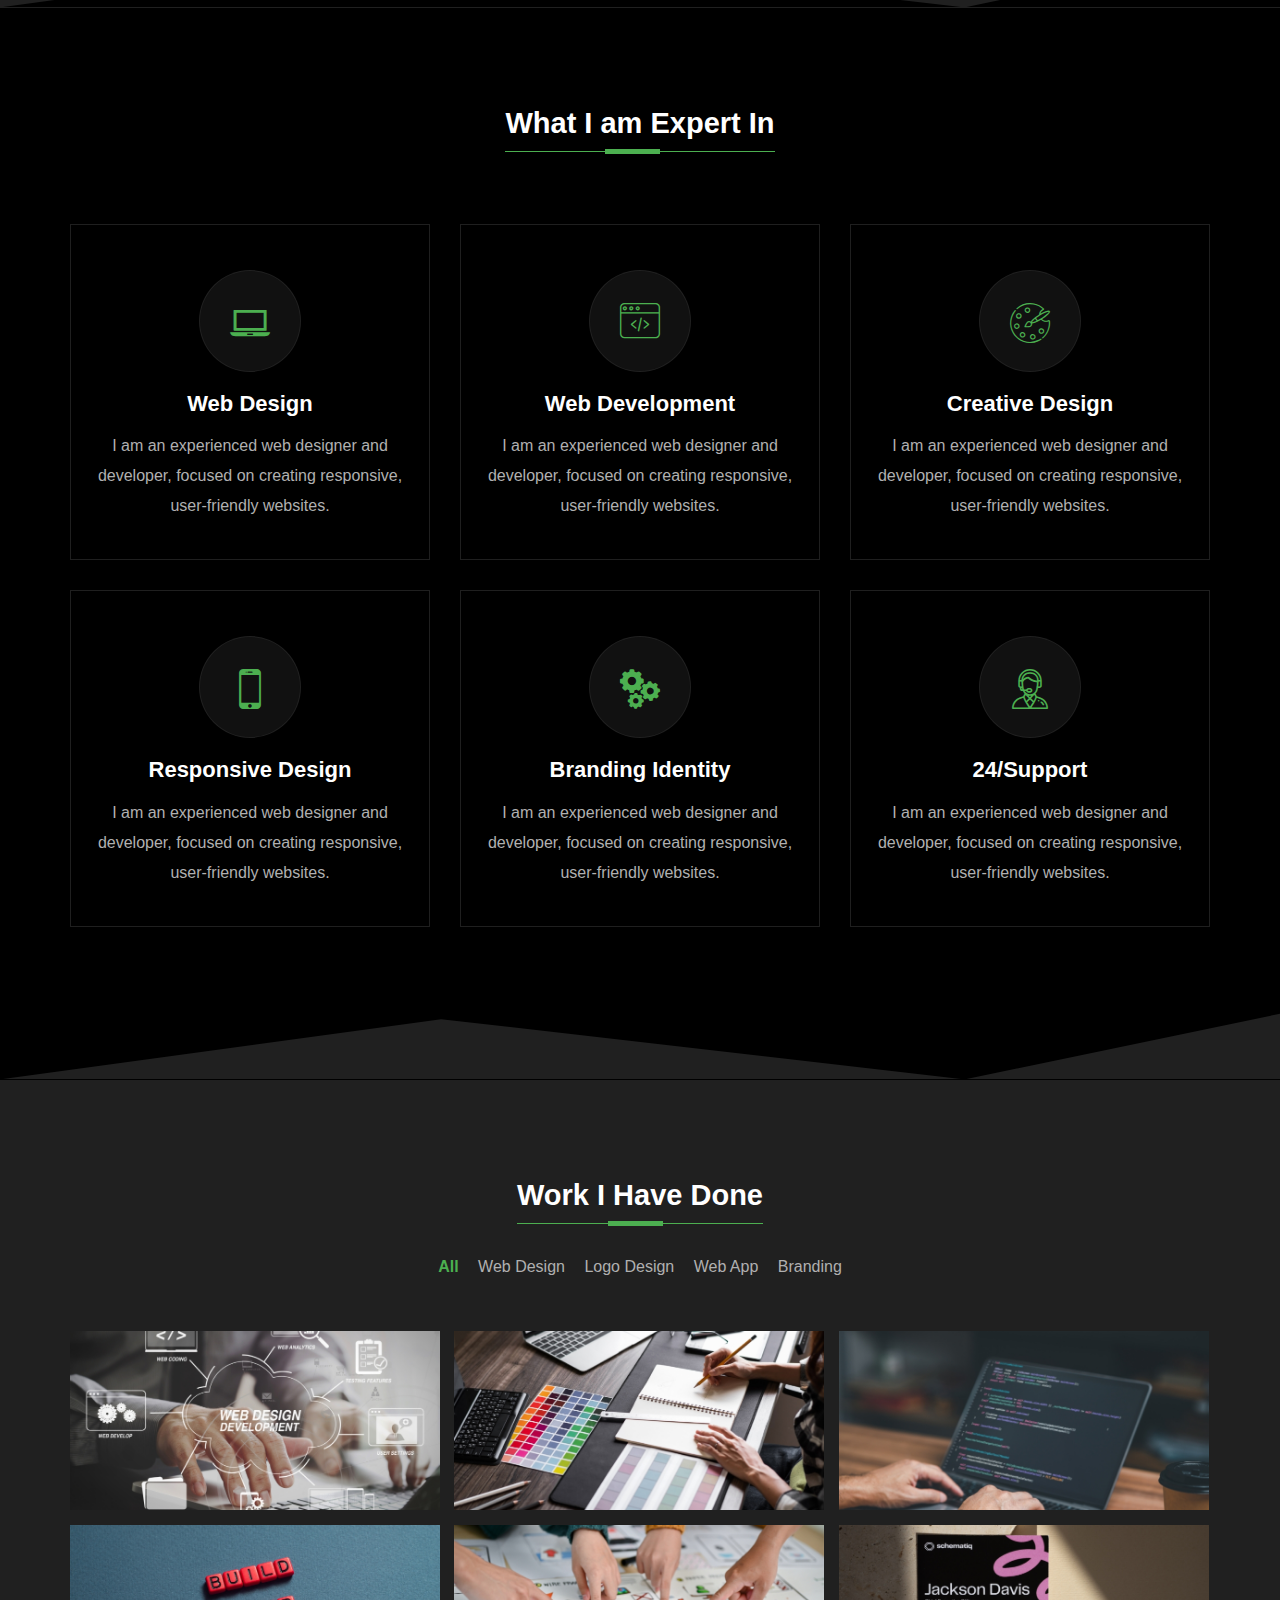
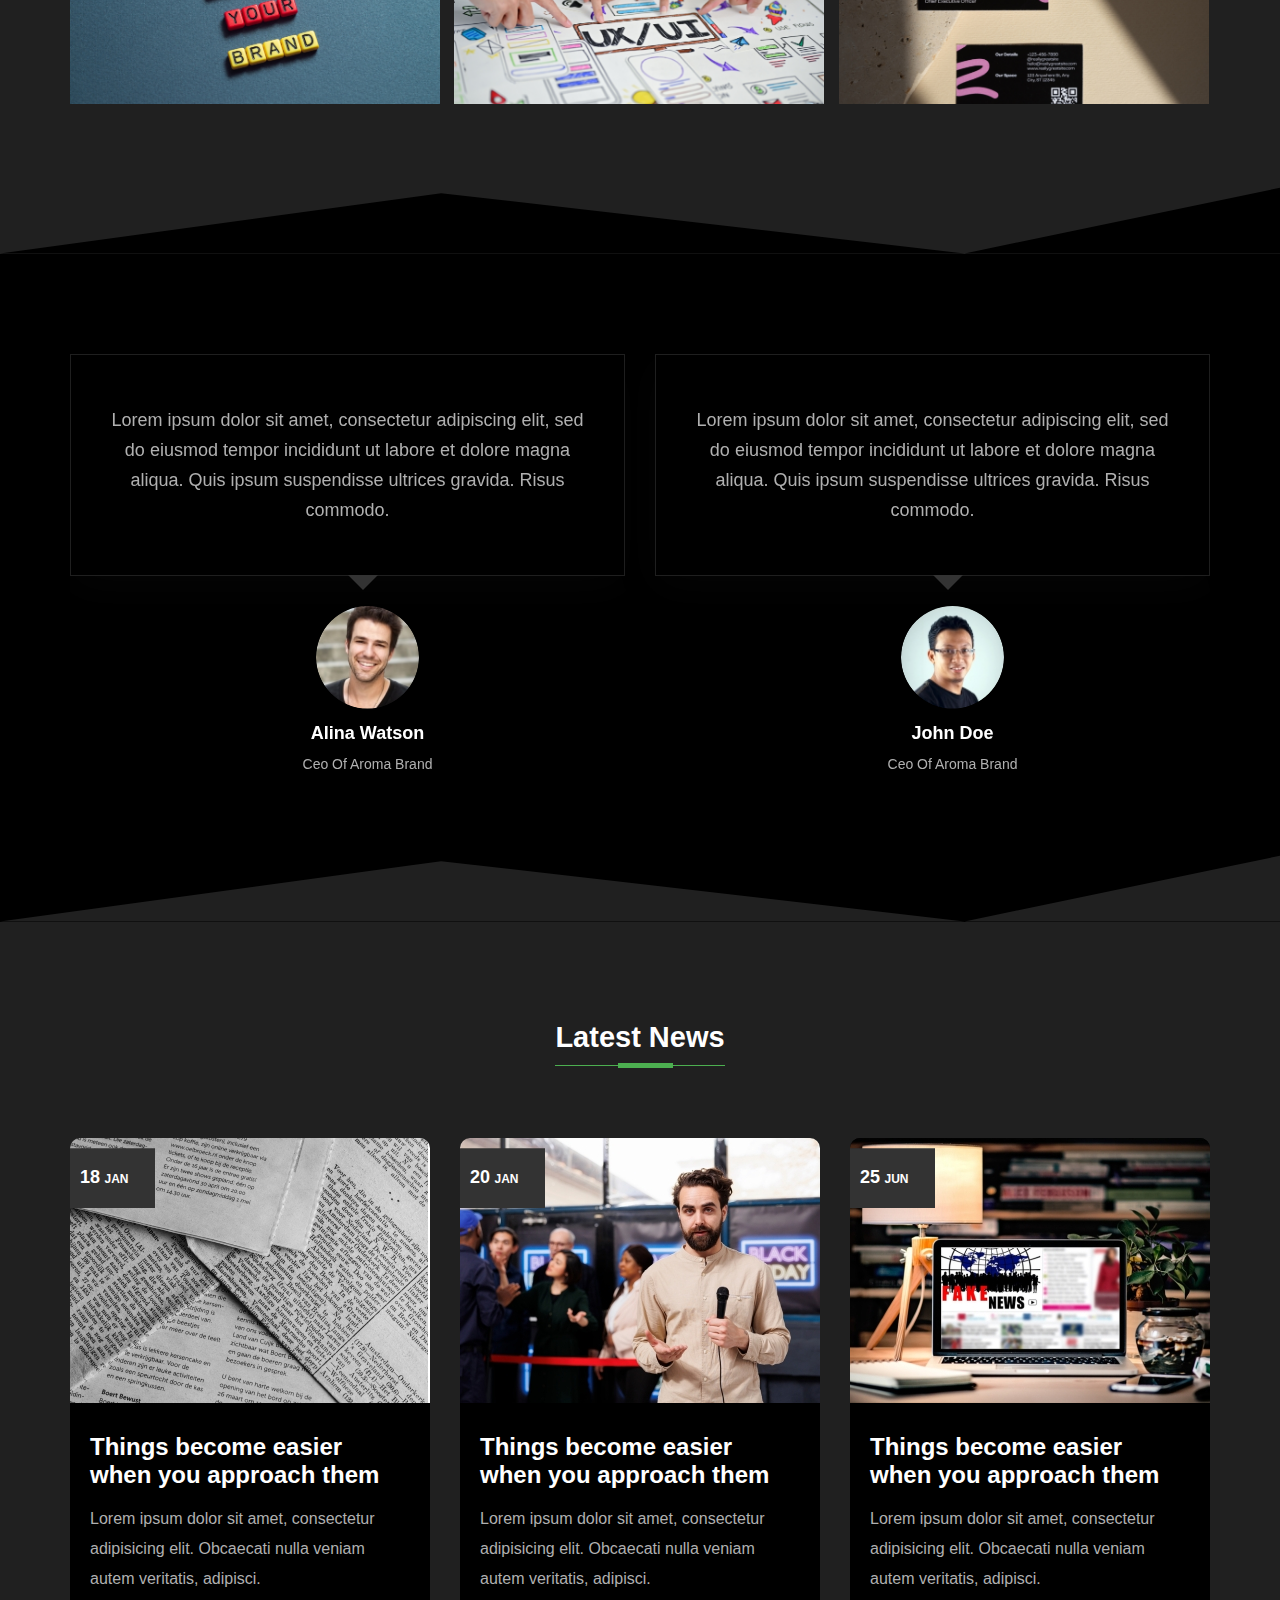
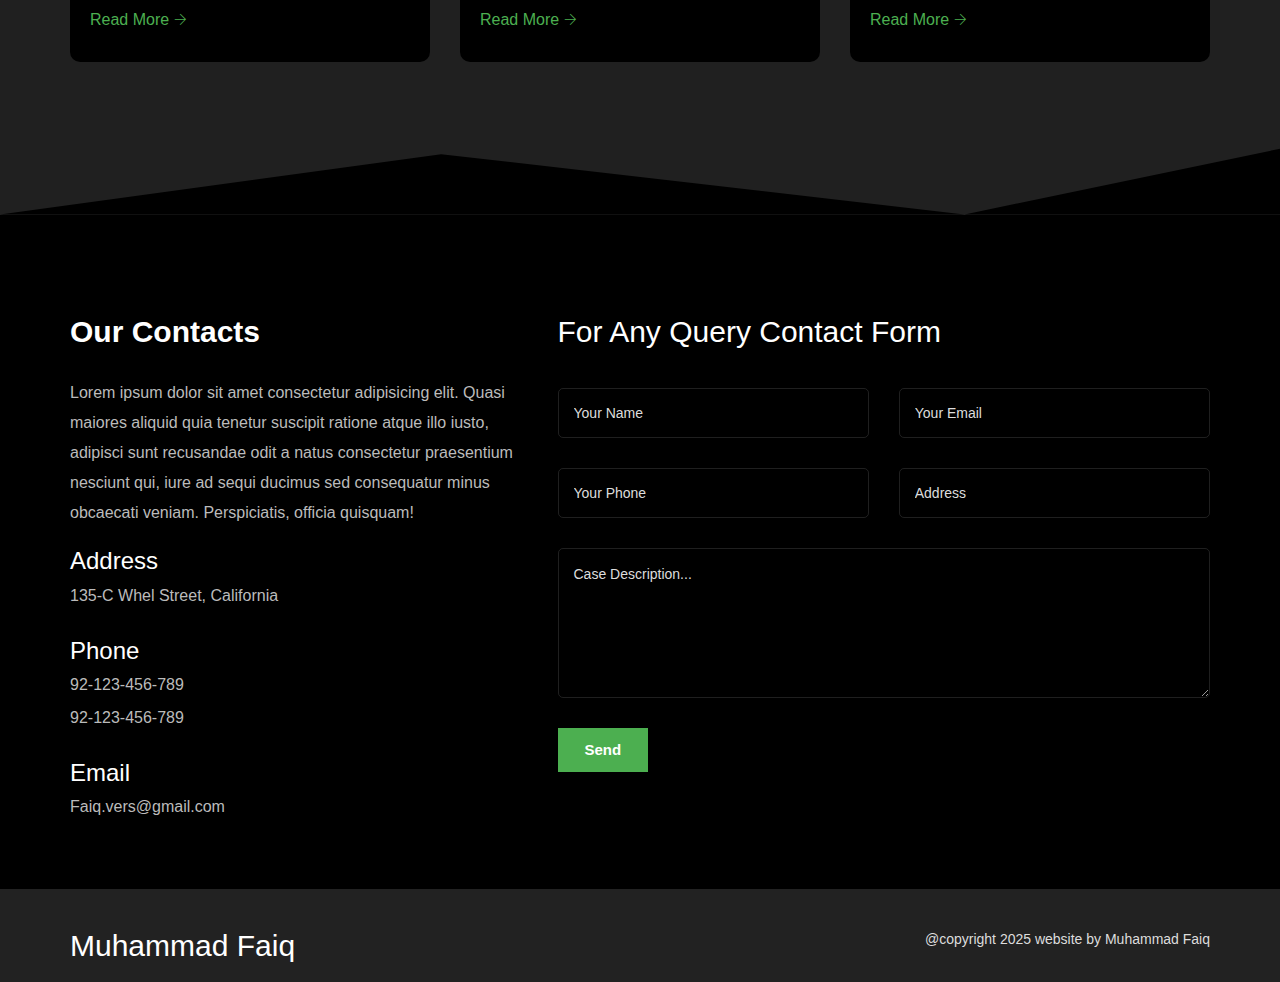
==== commit 824aa91a: "Update index.html" ====
--- a/index.html
+++ b/index.html
@@ -109,7 +109,7 @@
                                 <h4> My Name is Muhammad Faiq</h4>
                             </div>
                             <div class="slide-title">
-                                <h2>Experienced Web Developer</h2>
+                                <h2>I am a Web Developer</h2>
                             </div>
                             <div class="btns">
                                 <a href="#Contact" class="theme-btn">Contact Me</a>
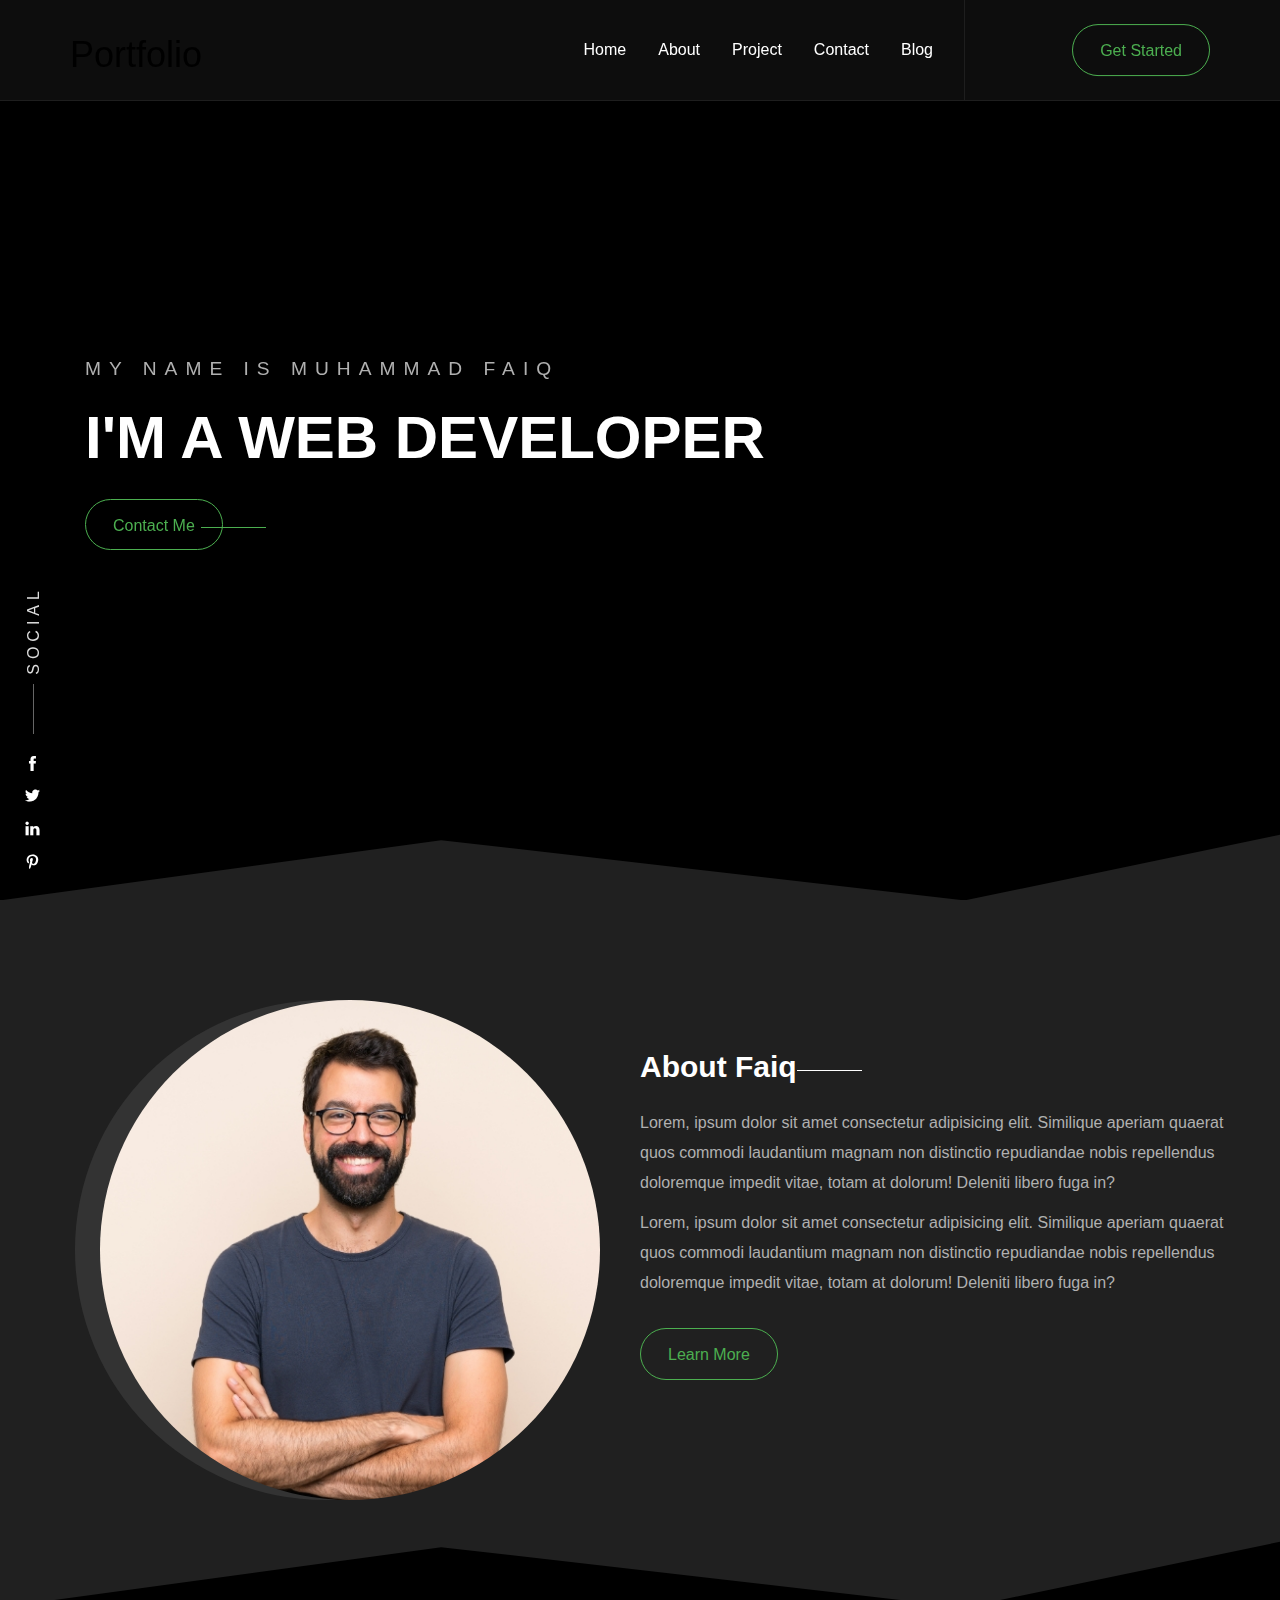
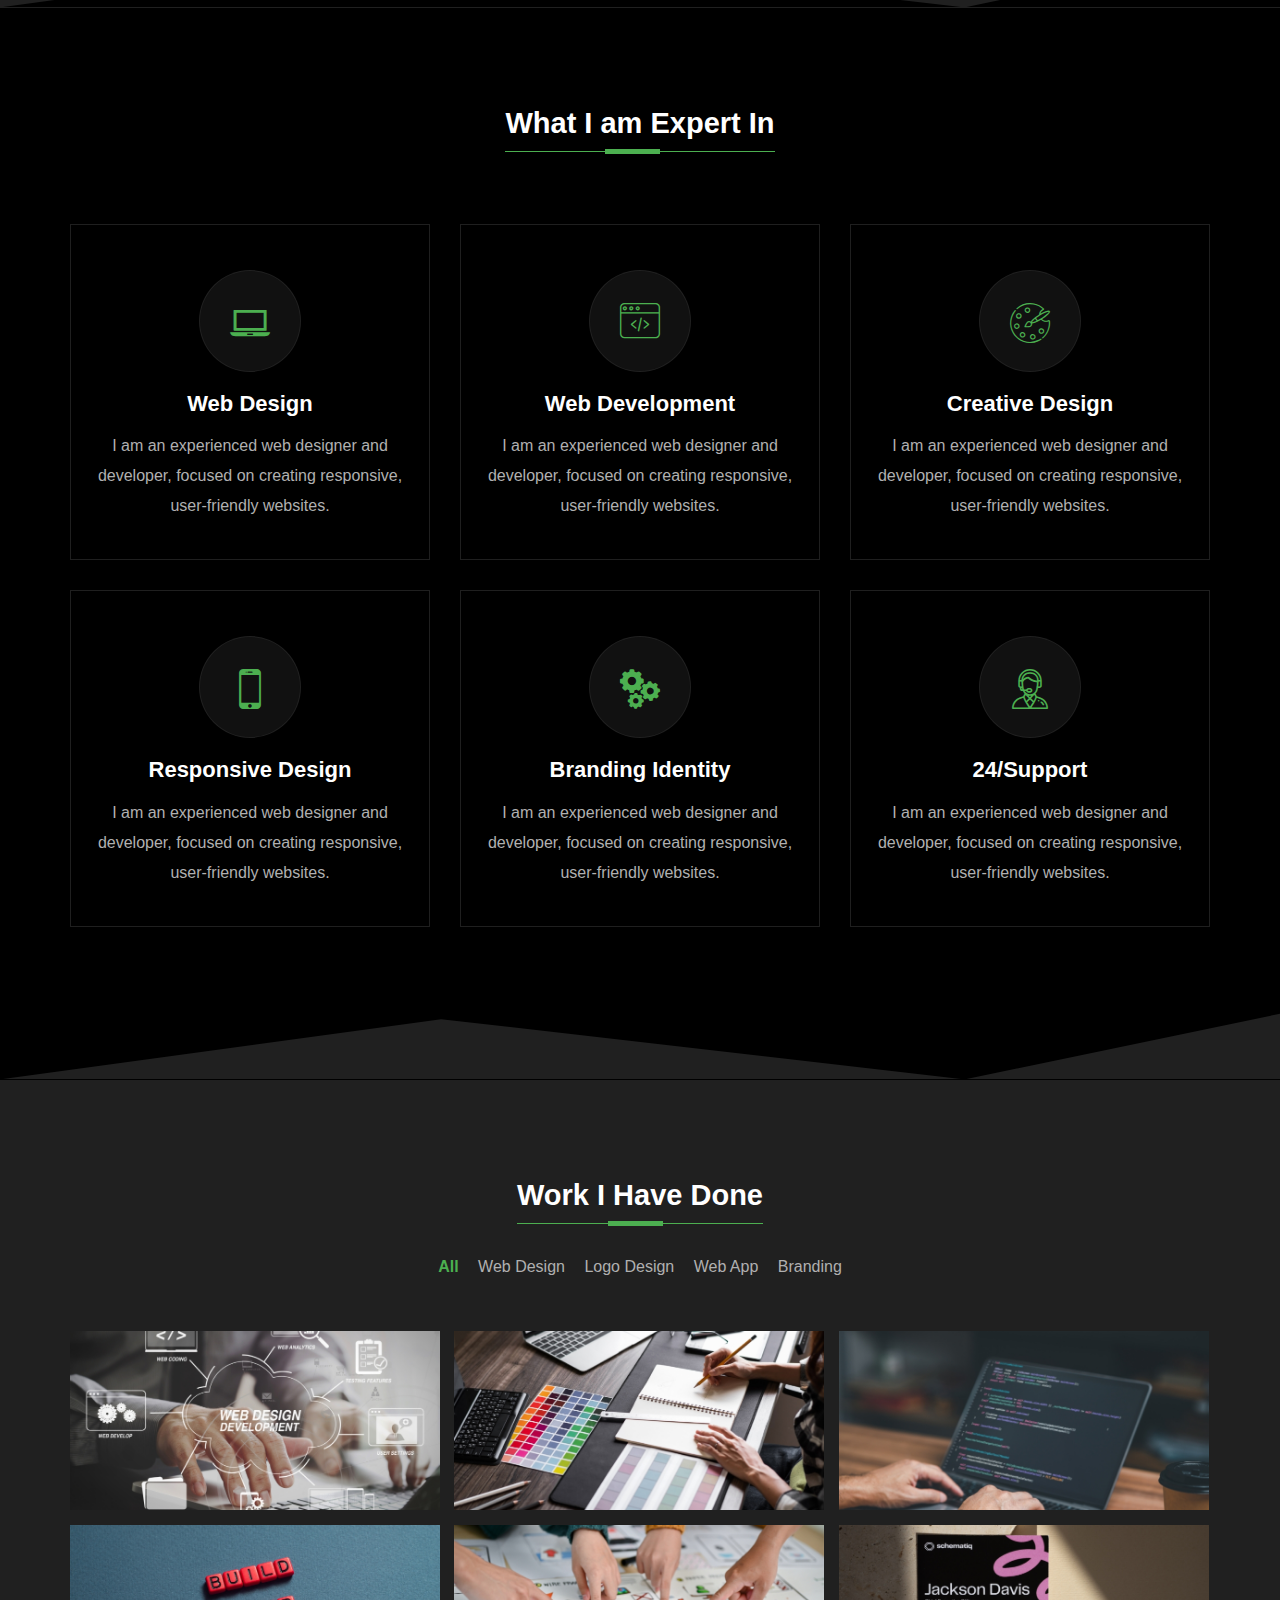
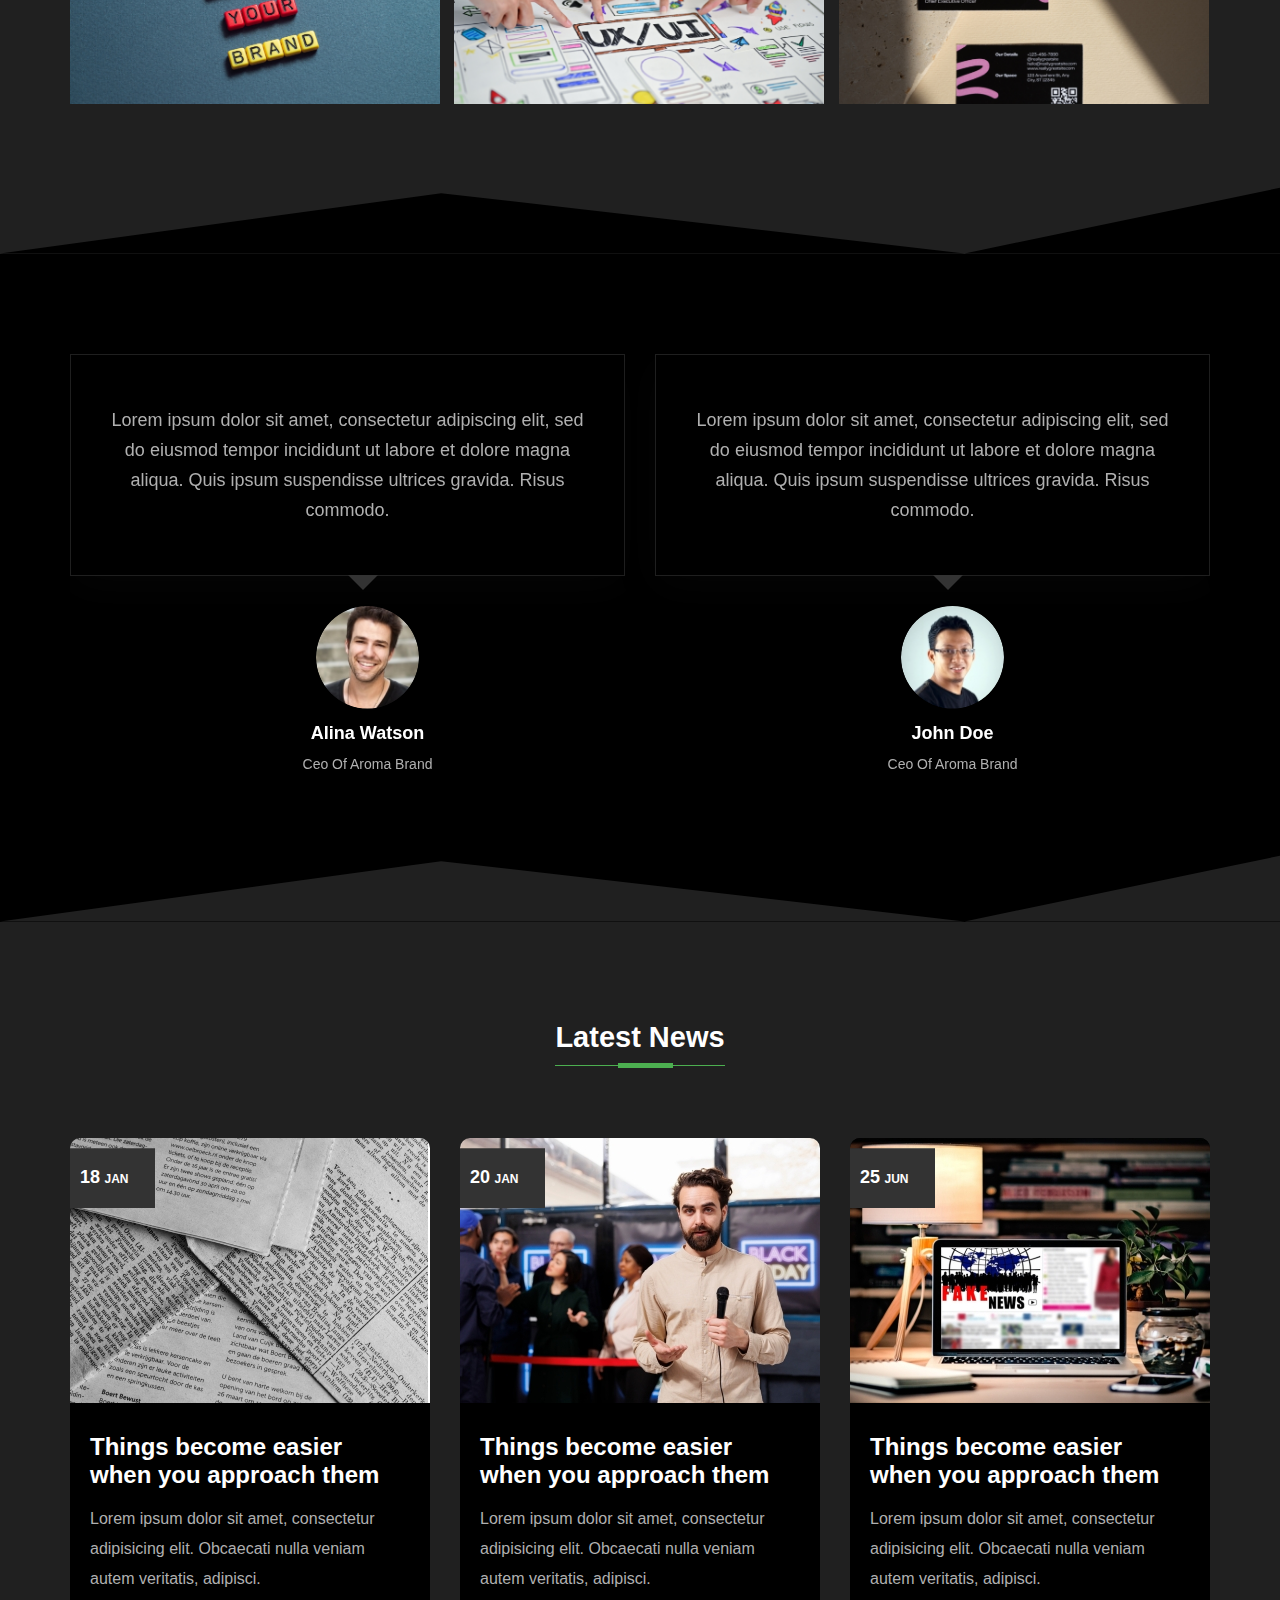
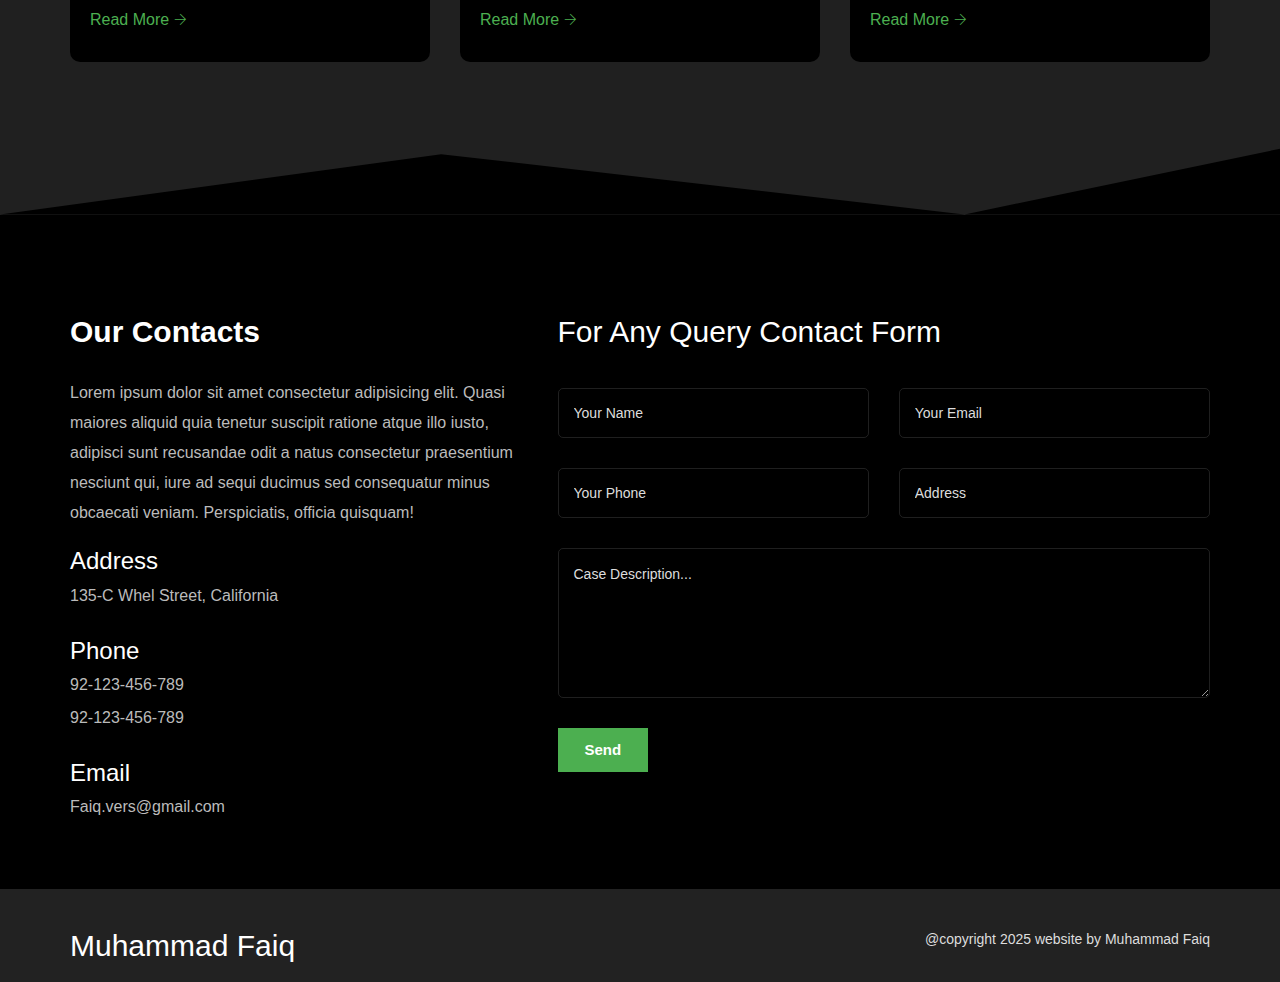
==== commit f6690bc3: "Update index.html" ====
--- a/index.html
+++ b/index.html
@@ -65,7 +65,7 @@
                             <span class="icon-bar"></span>
                         </button>
                         <!-- <a href="index.html"><img src="assets/images/logo/logo.png" alt=""></a> -->
-                        <div class="logo"><a href="index.html"><h1>Portfolio</h1></a></div>
+                        <div class="logo"><a href="index.html"><h1> Portfolio </h1></a></div>
 
                     </div>
                     <div id="navbar" class="navbar-collapse collapse navbar-right navigation-holder">
@@ -109,7 +109,7 @@
                                 <h4> My Name is Muhammad Faiq</h4>
                             </div>
                             <div class="slide-title">
-                                <h2>I am a Web Developer</h2>
+                                <h2>I'm a Web Developer</h2>
                             </div>
                             <div class="btns">
                                 <a href="#Contact" class="theme-btn">Contact Me</a>
